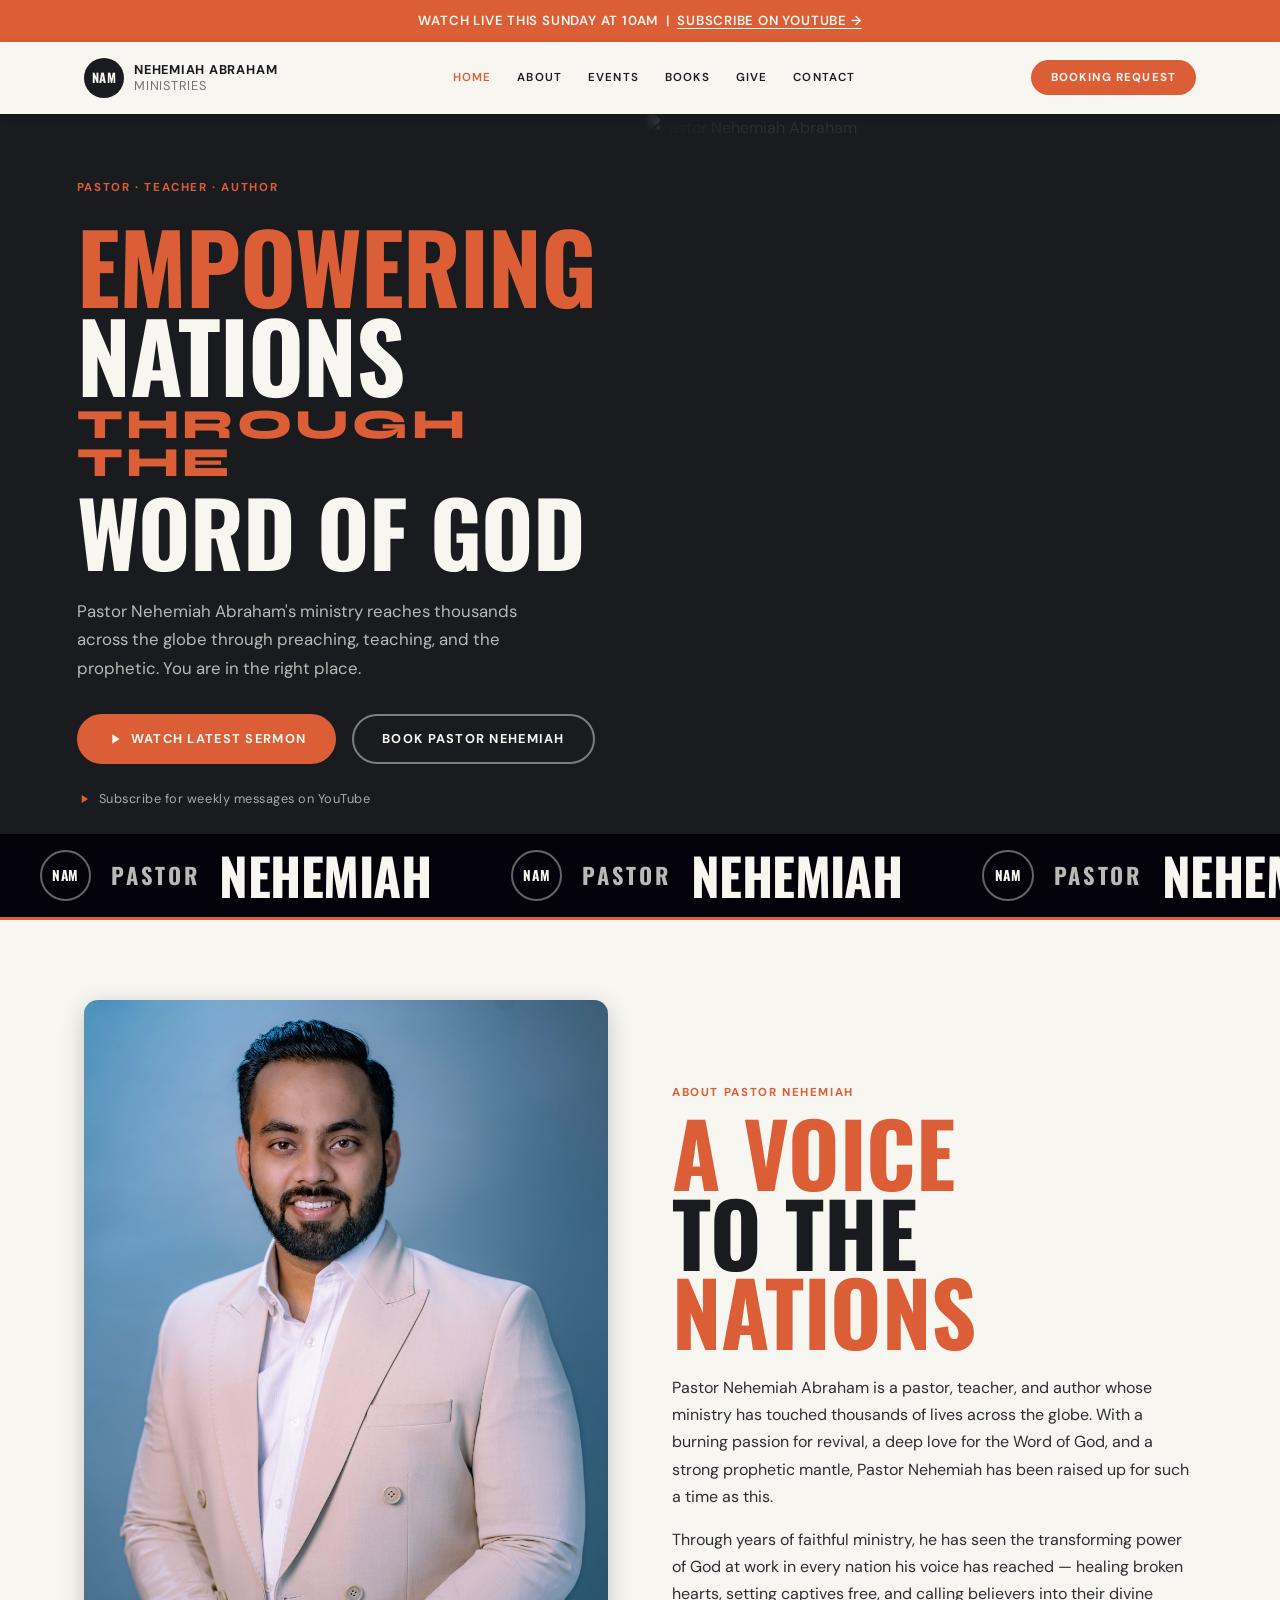
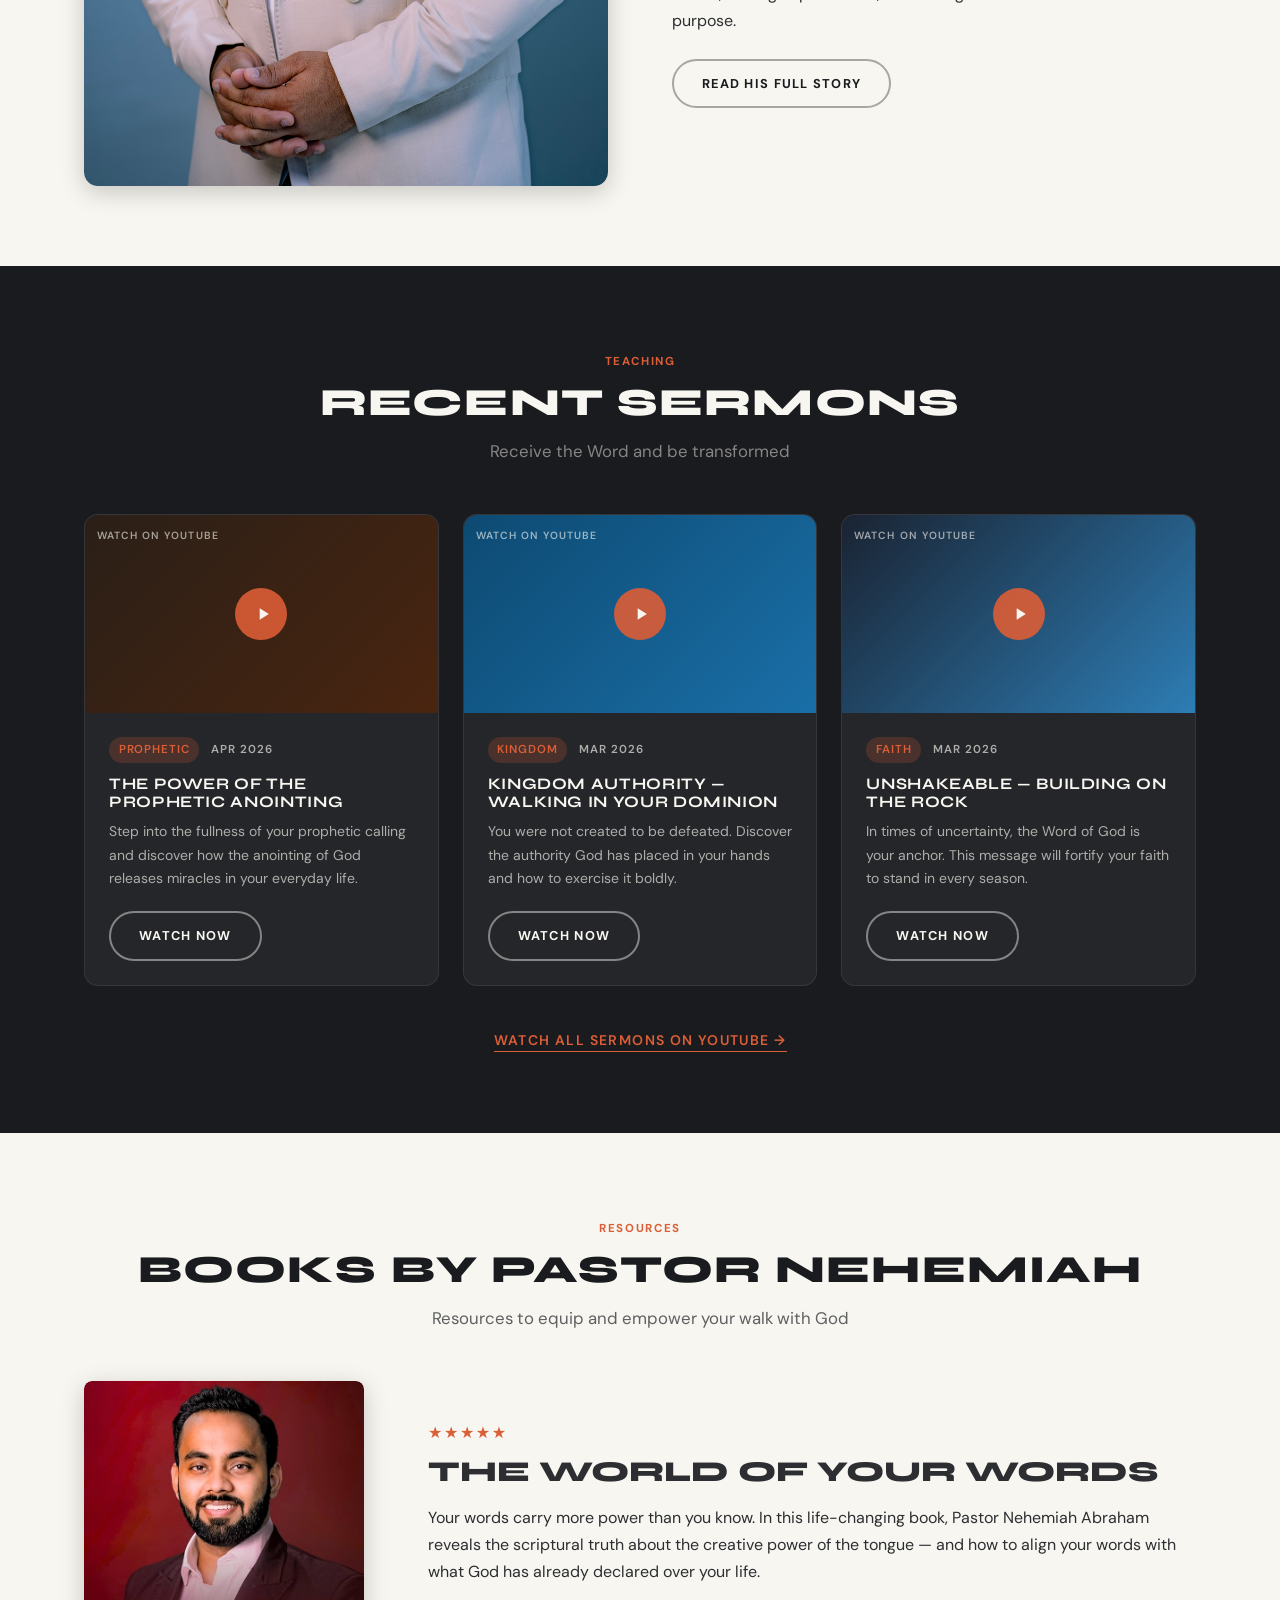
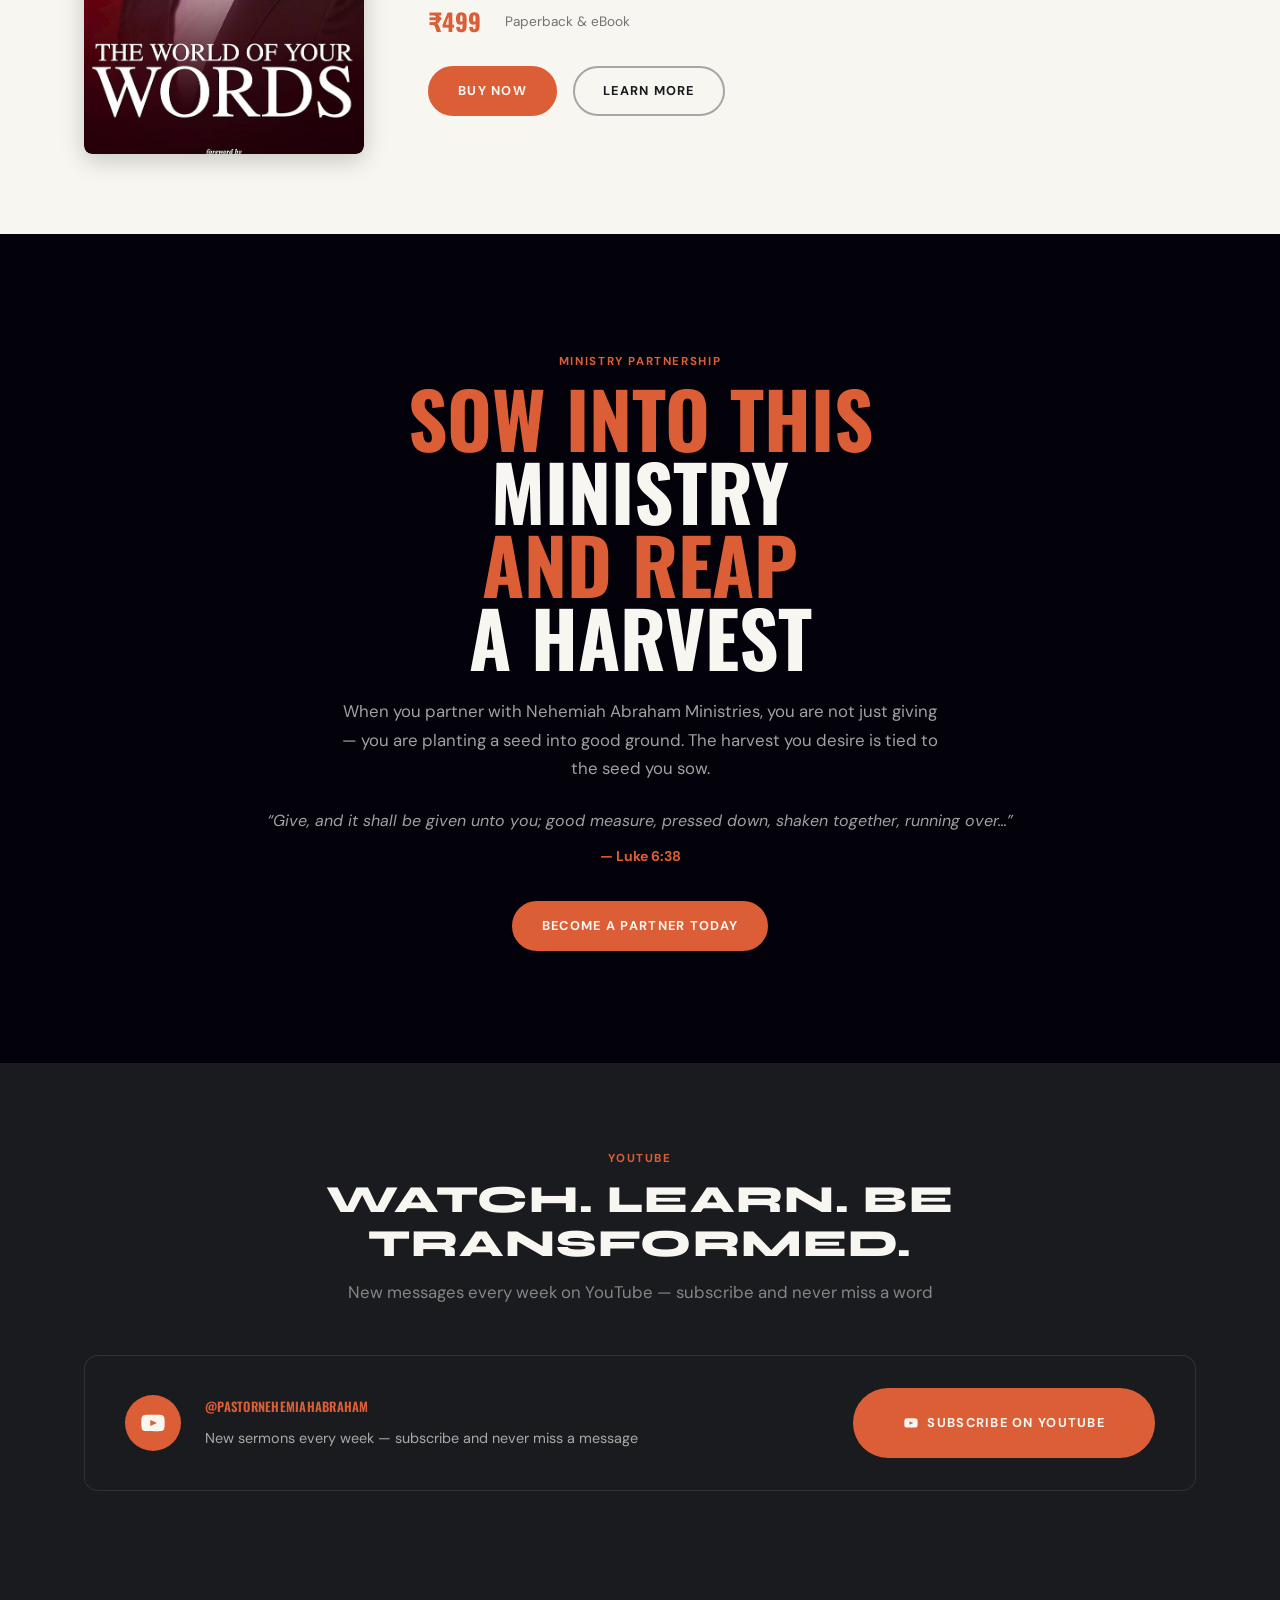
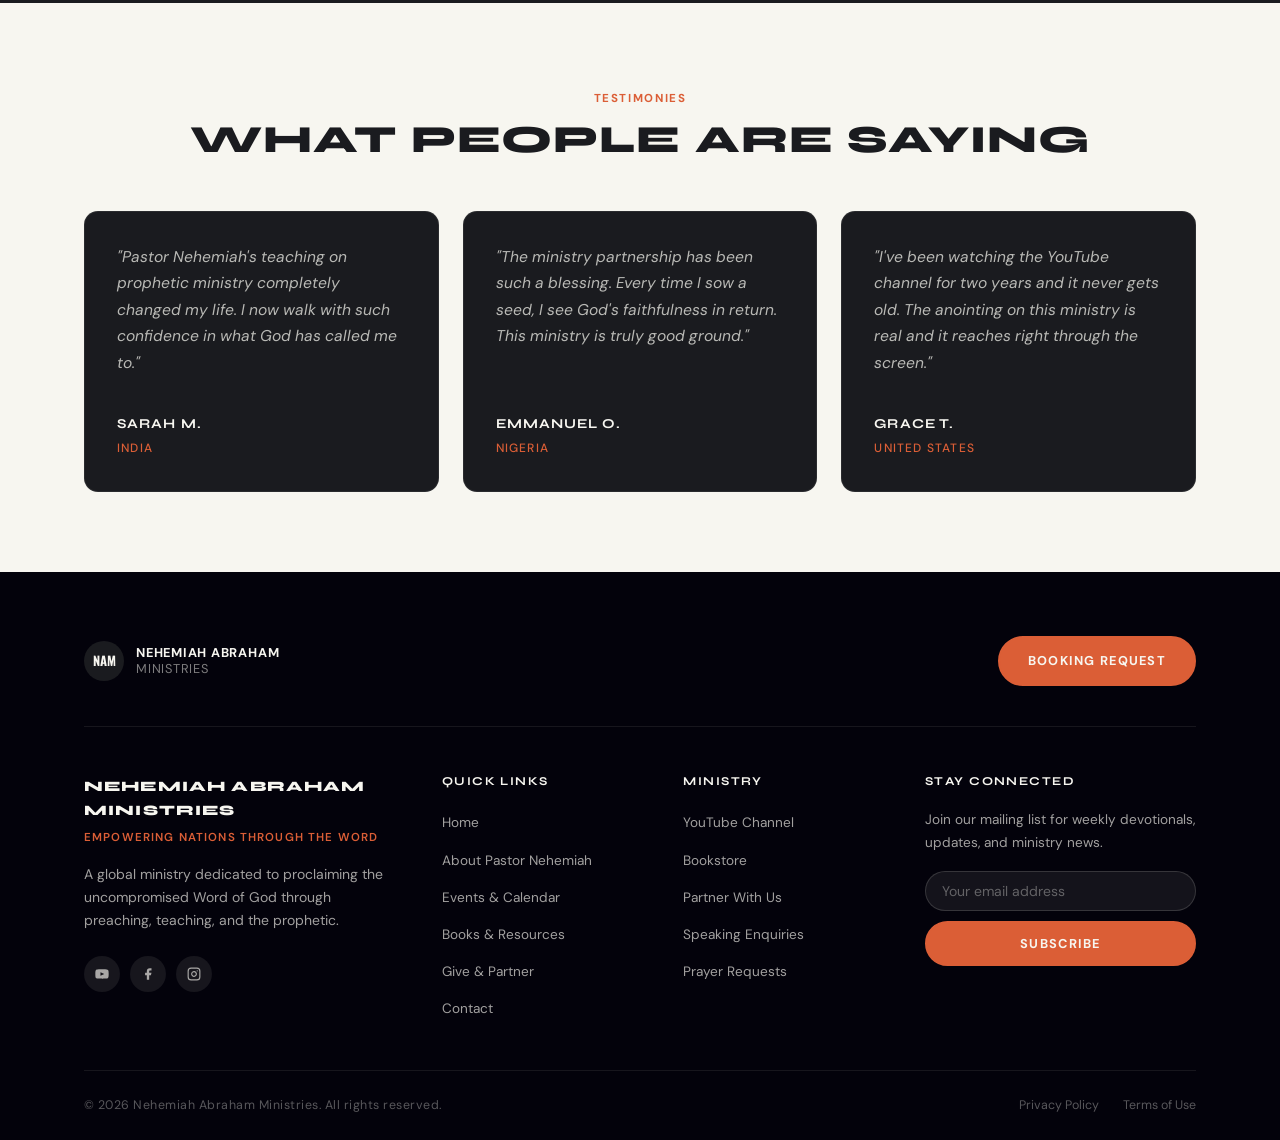
==== index.html @ fdcc4d50 "Initial commit — Nehemiah Abraham Ministries website" ====
<!DOCTYPE html>
<html lang="en">
<head>
  <meta charset="UTF-8" />
  <meta name="viewport" content="width=device-width, initial-scale=1.0" />
  <meta name="description" content="Nehemiah Abraham Ministries — Pastor, Teacher, Author. Empowering nations through the Word of God." />
  <title>Nehemiah Abraham Ministries — Empowering Nations Through the Word</title>
  <link rel="preconnect" href="https://fonts.googleapis.com" />
  <link rel="preconnect" href="https://fonts.gstatic.com" crossorigin />
  <link href="https://fonts.googleapis.com/css2?family=Oswald:wght@400;700&family=Syne:wght@700;800&family=DM+Sans:opsz,wght@9..40,400;9..40,500;9..40,600;9..40,700&display=swap" rel="stylesheet" />
  <link rel="stylesheet" href="css/style.css" />
</head>
<body>

  <a class="skip-link" href="#main">Skip to main content</a>

  <!-- ===== NOTICE BANNER ===== -->
  <div class="notice-banner">
    Watch LIVE this Sunday at 10AM &nbsp;|&nbsp;
    <a href="https://www.youtube.com/@PastorNehemiahAbraham" target="_blank" rel="noopener">Subscribe on YouTube &rarr;</a>
  </div>

  <!-- ===== NAVBAR ===== -->
  <header class="navbar">
    <div class="container">
      <div class="navbar__inner">

        <a href="index.html" class="navbar__brand">
          <div class="navbar__brand-icon">NAM</div>
          <div class="navbar__brand-name">
            Nehemiah Abraham
            <span>Ministries</span>
          </div>
        </a>

        <nav class="navbar__nav" id="nav-menu" aria-label="Main navigation">
          <a href="index.html" aria-current="page">Home</a>
          <a href="about.html">About</a>
          <a href="events.html">Events</a>
          <a href="store.html">Books</a>
          <a href="give.html">Give</a>
          <a href="contact.html">Contact</a>
        </nav>

        <a href="booking.html" class="navbar__cta">Booking Request</a>

        <button class="navbar__hamburger" id="hamburger" aria-label="Toggle menu" aria-expanded="false">
          <span></span>
          <span></span>
          <span></span>
        </button>

      </div>
    </div>
  </header>

  <main id="main">

    <!-- ===== HERO ===== -->
    <section class="hero" aria-label="Hero">

      <!-- Left: Content -->
      <div class="hero__content">
        <p class="hero__label">Pastor &middot; Teacher &middot; Author</p>

        <div class="hero__stacked" aria-label="Empowering Nations Through the Word of God">
          <span class="line-display c-orange">Empowering</span>
          <span class="line-display c-cream">Nations</span>
          <span class="line-heading c-orange">Through the</span>
          <span class="line-display c-cream" style="font-size: clamp(2.5rem, 7vw, 6rem);">Word of God</span>
        </div>

        <p class="hero__body">Pastor Nehemiah Abraham's ministry reaches thousands across the globe through preaching, teaching, and the prophetic. You are in the right place.</p>

        <div class="hero__actions">
          <a href="https://www.youtube.com/@PastorNehemiahAbraham" target="_blank" rel="noopener" class="btn btn--orange">
            <svg width="16" height="16" viewBox="0 0 24 24" fill="currentColor" aria-hidden="true"><path d="M8 5v14l11-7z"/></svg>
            Watch Latest Sermon
          </a>
          <a href="booking.html" class="btn btn--outline">Book Pastor Nehemiah</a>
        </div>

        <div class="hero__trust">
          <svg width="14" height="14" viewBox="0 0 24 24" fill="currentColor" aria-hidden="true"><path d="M8 5v14l11-7z"/></svg>
          Subscribe for weekly messages on YouTube
        </div>
      </div>

      <!-- Right: Pastor photo -->
      <div class="hero__image-col">
        <img src="images/IMG_6929.JPG" alt="Pastor Nehemiah Abraham" width="580" height="387" loading="eager" />
      </div>

    </section>

    <!-- ===== MARQUEE STRIP ===== -->
    <div class="marquee-section" aria-hidden="true">
      <div class="marquee-section__track" aria-hidden="true">
        <!-- set 1 -->
        <span class="marquee-section__item">
          <span class="marquee-section__logo">NAM</span>
          <span class="marquee-section__word marquee-section__word--sm">Pastor</span>
          <span class="marquee-section__word marquee-section__word--lg">Nehemiah</span>
        </span>
        <span class="marquee-section__item">
          <span class="marquee-section__logo">NAM</span>
          <span class="marquee-section__word marquee-section__word--sm">Pastor</span>
          <span class="marquee-section__word marquee-section__word--lg">Nehemiah</span>
        </span>
        <span class="marquee-section__item">
          <span class="marquee-section__logo">NAM</span>
          <span class="marquee-section__word marquee-section__word--sm">Pastor</span>
          <span class="marquee-section__word marquee-section__word--lg">Nehemiah</span>
        </span>
        <span class="marquee-section__item">
          <span class="marquee-section__logo">NAM</span>
          <span class="marquee-section__word marquee-section__word--sm">Pastor</span>
          <span class="marquee-section__word marquee-section__word--lg">Nehemiah</span>
        </span>
        <!-- duplicate for seamless loop -->
        <span class="marquee-section__item">
          <span class="marquee-section__logo">NAM</span>
          <span class="marquee-section__word marquee-section__word--sm">Pastor</span>
          <span class="marquee-section__word marquee-section__word--lg">Nehemiah</span>
        </span>
        <span class="marquee-section__item">
          <span class="marquee-section__logo">NAM</span>
          <span class="marquee-section__word marquee-section__word--sm">Pastor</span>
          <span class="marquee-section__word marquee-section__word--lg">Nehemiah</span>
        </span>
        <span class="marquee-section__item">
          <span class="marquee-section__logo">NAM</span>
          <span class="marquee-section__word marquee-section__word--sm">Pastor</span>
          <span class="marquee-section__word marquee-section__word--lg">Nehemiah</span>
        </span>
        <span class="marquee-section__item">
          <span class="marquee-section__logo">NAM</span>
          <span class="marquee-section__word marquee-section__word--sm">Pastor</span>
          <span class="marquee-section__word marquee-section__word--lg">Nehemiah</span>
        </span>
      </div>
    </div>

    <!-- ===== ABOUT SNIPPET ===== -->
    <section class="section section--cream">
      <div class="container">
        <div class="about-split">

          <div class="about-split__img">
            <img src="images/20-DSC00076.jpg" alt="Pastor Nehemiah Abraham" width="560" height="700" loading="lazy" />
          </div>

          <div class="about-split__text">
            <span class="label-tag">About Pastor Nehemiah</span>
            <div class="about-split__heading-editorial">
              <span class="line-orange">A Voice</span><br>
              <span class="line-dark">to the</span><br>
              <span class="line-orange">Nations</span>
            </div>
            <p>Pastor Nehemiah Abraham is a pastor, teacher, and author whose ministry has touched thousands of lives across the globe. With a burning passion for revival, a deep love for the Word of God, and a strong prophetic mantle, Pastor Nehemiah has been raised up for such a time as this.</p>
            <p>Through years of faithful ministry, he has seen the transforming power of God at work in every nation his voice has reached — healing broken hearts, setting captives free, and calling believers into their divine purpose.</p>
            <a href="about.html" class="btn btn--outline-dark" style="margin-top:0.5rem;">Read His Full Story</a>
          </div>

        </div>
      </div>
    </section>

    <!-- ===== LATEST SERMONS ===== -->
    <section class="section section--dark">
      <div class="container">

        <div class="section__header">
          <span class="label-tag">Teaching</span>
          <h2 style="color:var(--cream);">Recent Sermons</h2>
          <p style="color:var(--muted);">Receive the Word and be transformed</p>
        </div>

        <div class="sermons-grid">

          <!-- Sermon 1 -->
          <article class="sermon-card">
            <div class="sermon-card__thumb">
              <span class="sermon-card__thumb-text">Watch on YouTube</span>
              <div class="sermon-card__play">
                <svg viewBox="0 0 24 24" aria-hidden="true"><path d="M8 5v14l11-7z"/></svg>
              </div>
            </div>
            <div class="sermon-card__body">
              <div class="sermon-card__meta">
                <span class="sermon-card__tag">Prophetic</span>
                <span>Apr 2026</span>
              </div>
              <h3>The Power of the Prophetic Anointing</h3>
              <p>Step into the fullness of your prophetic calling and discover how the anointing of God releases miracles in your everyday life.</p>
              <a href="https://www.youtube.com/@PastorNehemiahAbraham" target="_blank" rel="noopener" class="btn btn--outline">Watch Now</a>
            </div>
          </article>

          <!-- Sermon 2 -->
          <article class="sermon-card">
            <div class="sermon-card__thumb sermon-card__thumb--2">
              <span class="sermon-card__thumb-text">Watch on YouTube</span>
              <div class="sermon-card__play">
                <svg viewBox="0 0 24 24" aria-hidden="true"><path d="M8 5v14l11-7z"/></svg>
              </div>
            </div>
            <div class="sermon-card__body">
              <div class="sermon-card__meta">
                <span class="sermon-card__tag">Kingdom</span>
                <span>Mar 2026</span>
              </div>
              <h3>Kingdom Authority — Walking in Your Dominion</h3>
              <p>You were not created to be defeated. Discover the authority God has placed in your hands and how to exercise it boldly.</p>
              <a href="https://www.youtube.com/@PastorNehemiahAbraham" target="_blank" rel="noopener" class="btn btn--outline">Watch Now</a>
            </div>
          </article>

          <!-- Sermon 3 -->
          <article class="sermon-card">
            <div class="sermon-card__thumb sermon-card__thumb--3">
              <span class="sermon-card__thumb-text">Watch on YouTube</span>
              <div class="sermon-card__play">
                <svg viewBox="0 0 24 24" aria-hidden="true"><path d="M8 5v14l11-7z"/></svg>
              </div>
            </div>
            <div class="sermon-card__body">
              <div class="sermon-card__meta">
                <span class="sermon-card__tag">Faith</span>
                <span>Mar 2026</span>
              </div>
              <h3>Unshakeable — Building on the Rock</h3>
              <p>In times of uncertainty, the Word of God is your anchor. This message will fortify your faith to stand in every season.</p>
              <a href="https://www.youtube.com/@PastorNehemiahAbraham" target="_blank" rel="noopener" class="btn btn--outline">Watch Now</a>
            </div>
          </article>

        </div>

        <div class="section__cta-link">
          <a href="https://www.youtube.com/@PastorNehemiahAbraham" target="_blank" rel="noopener">Watch All Sermons on YouTube &rarr;</a>
        </div>

      </div>
    </section>

    <!-- ===== FEATURED BOOK ===== -->
    <section class="section section--cream">
      <div class="container">

        <div class="section__header">
          <span class="label-tag">Resources</span>
          <h2 style="color:var(--dark);">Books by Pastor Nehemiah</h2>
          <p>Resources to equip and empower your walk with God</p>
        </div>

        <div class="single-book-feature">
          <div class="single-book-feature__cover">
            <img src="images/worldofyourwords.jpg" alt="The World Of Your Words — Nehemiah Abraham" width="280" height="420" loading="lazy" style="width:100%;height:100%;object-fit:cover;border-radius:var(--radius-card);" />
          </div>
          <div class="single-book-feature__info">
            <div class="star-rating">&#9733;&#9733;&#9733;&#9733;&#9733;</div>
            <h3>The World Of Your Words</h3>
            <p>Your words carry more power than you know. In this life-changing book, Pastor Nehemiah Abraham reveals the scriptural truth about the creative power of the tongue — and how to align your words with what God has already declared over your life.</p>
            <div style="display:flex;align-items:center;gap:1.5rem;margin-top:1rem;">
              <span class="book-price">&#8377;499</span>
              <span class="book-meta">Paperback &amp; eBook</span>
            </div>
            <div class="book-actions">
              <a href="#" class="btn btn--orange">Buy Now</a>
              <a href="store.html" class="btn btn--outline-dark">Learn More</a>
            </div>
          </div>
        </div>

      </div>
    </section>

    <!-- ===== PARTNER CTA ===== -->
    <section class="section section--black">
      <div class="container">
        <div class="partner-cta">
          <span class="label-tag">Ministry Partnership</span>
          <div class="partner-cta__heading">
            <div class="line-orange">Sow Into This</div>
            <div style="color:var(--cream);">Ministry</div>
            <div class="line-orange">And Reap</div>
            <div style="color:var(--cream);">A Harvest</div>
          </div>
          <p class="partner-cta__body">When you partner with Nehemiah Abraham Ministries, you are not just giving — you are planting a seed into good ground. The harvest you desire is tied to the seed you sow.</p>
          <blockquote>
            &ldquo;Give, and it shall be given unto you; good measure, pressed down, shaken together, running over&hellip;&rdquo;
            <cite>— Luke 6:38</cite>
          </blockquote>
          <a href="give.html" class="btn btn--orange">Become a Partner Today</a>
        </div>
      </div>
    </section>

    <!-- ===== YOUTUBE SECTION ===== -->
    <section class="section section--dark">
      <div class="container">

        <div class="section__header">
          <span class="label-tag">YouTube</span>
          <h2 style="color:var(--cream);">Watch. Learn. Be Transformed.</h2>
          <p style="color:var(--muted);">New messages every week on YouTube — subscribe and never miss a word</p>
        </div>

        <a href="https://www.youtube.com/@PastorNehemiahAbraham" target="_blank" rel="noopener" class="yt-channel-card" aria-label="Visit Pastor Nehemiah Abraham on YouTube">
          <div class="yt-channel-card__left">
            <div class="yt-channel-card__icon" aria-hidden="true">
              <svg viewBox="0 0 24 24" fill="currentColor"><path d="M21.8 8s-.2-1.4-.8-2c-.8-.8-1.7-.8-2.1-.9C16.2 5 12 5 12 5s-4.2 0-6.9.1c-.4.1-1.3.1-2.1.9C2.4 6.6 2.2 8 2.2 8S2 9.6 2 11.2v1.5C2 14.3 2.2 16 2.2 16s.2 1.4.8 2c.8.8 1.8.8 2.3.9C6.8 19 12 19 12 19s4.2 0 6.9-.2c.4-.1 1.3-.1 2.1-.9.6-.6.8-2 .8-2S22 14.3 22 12.7v-1.5C22 9.6 21.8 8 21.8 8zM9.7 14.5v-5l5.7 2.5-5.7 2.5z"/></svg>
            </div>
            <div>
              <p class="yt-channel-card__handle">@PastorNehemiahAbraham</p>
              <p class="yt-channel-card__sub">New sermons every week &mdash; subscribe and never miss a message</p>
            </div>
          </div>
          <div class="yt-channel-card__cta">
            <span class="btn btn--orange">
              <svg width="16" height="16" viewBox="0 0 24 24" fill="currentColor" aria-hidden="true"><path d="M21.8 8s-.2-1.4-.8-2c-.8-.8-1.7-.8-2.1-.9C16.2 5 12 5 12 5s-4.2 0-6.9.1c-.4.1-1.3.1-2.1.9C2.4 6.6 2.2 8 2.2 8S2 9.6 2 11.2v1.5C2 14.3 2.2 16 2.2 16s.2 1.4.8 2c.8.8 1.8.8 2.3.9C6.8 19 12 19 12 19s4.2 0 6.9-.2c.4-.1 1.3-.1 2.1-.9.6-.6.8-2 .8-2S22 14.3 22 12.7v-1.5C22 9.6 21.8 8 21.8 8zM9.7 14.5v-5l5.7 2.5-5.7 2.5z"/></svg>
              Subscribe on YouTube
            </span>
          </div>
        </a>

      </div>
    </section>

    <!-- ===== TESTIMONIALS ===== -->
    <section class="section section--cream">
      <div class="container">

        <div class="section__header">
          <span class="label-tag">Testimonies</span>
          <h2 style="color:var(--dark);">What People Are Saying</h2>
        </div>

        <div class="testimonials-grid">

          <div class="testimonial-card">
            <p>"Pastor Nehemiah's teaching on prophetic ministry completely changed my life. I now walk with such confidence in what God has called me to."</p>
            <div>
              <span class="testimonial-card__name">Sarah M.</span>
              <span class="testimonial-card__role">India</span>
            </div>
          </div>

          <div class="testimonial-card">
            <p>"The ministry partnership has been such a blessing. Every time I sow a seed, I see God's faithfulness in return. This ministry is truly good ground."</p>
            <div>
              <span class="testimonial-card__name">Emmanuel O.</span>
              <span class="testimonial-card__role">Nigeria</span>
            </div>
          </div>

          <div class="testimonial-card">
            <p>"I've been watching the YouTube channel for two years and it never gets old. The anointing on this ministry is real and it reaches right through the screen."</p>
            <div>
              <span class="testimonial-card__name">Grace T.</span>
              <span class="testimonial-card__role">United States</span>
            </div>
          </div>

        </div>

      </div>
    </section>

  </main>

  <!-- ===== FOOTER ===== -->
  <footer class="footer">
    <div class="container">

      <div class="footer__top-bar">
        <div class="footer__brand-logo">
          <div class="footer__brand-logo-icon">NAM</div>
          <div class="footer__brand-logo-name">
            Nehemiah Abraham
            <span>Ministries</span>
          </div>
        </div>
        <a href="booking.html" class="btn btn--orange">Booking Request</a>
      </div>

      <div class="footer__grid">

        <!-- Brand col -->
        <div class="footer__col">
          <p class="footer__brand-name">Nehemiah Abraham Ministries</p>
          <p class="footer__brand-sub">Empowering Nations Through the Word</p>
          <p class="footer__tagline">A global ministry dedicated to proclaiming the uncompromised Word of God through preaching, teaching, and the prophetic.</p>
          <div class="footer__social">
            <a href="https://www.youtube.com/@PastorNehemiahAbraham" target="_blank" rel="noopener" class="footer__social-link" aria-label="YouTube">
              <svg width="16" height="16" viewBox="0 0 24 24" fill="currentColor" aria-hidden="true"><path d="M21.8 8s-.2-1.4-.8-2c-.8-.8-1.7-.8-2.1-.9C16.2 5 12 5 12 5s-4.2 0-6.9.1c-.4.1-1.3.1-2.1.9C2.4 6.6 2.2 8 2.2 8S2 9.6 2 11.2v1.5C2 14.3 2.2 16 2.2 16s.2 1.4.8 2c.8.8 1.8.8 2.3.9C6.8 19 12 19 12 19s4.2 0 6.9-.2c.4-.1 1.3-.1 2.1-.9.6-.6.8-2 .8-2S22 14.3 22 12.7v-1.5C22 9.6 21.8 8 21.8 8zM9.7 14.5v-5l5.7 2.5-5.7 2.5z"/></svg>
            </a>
            <a href="#" class="footer__social-link" aria-label="Facebook">
              <svg width="14" height="14" viewBox="0 0 24 24" fill="currentColor" aria-hidden="true"><path d="M18 2h-3a5 5 0 00-5 5v3H7v4h3v8h4v-8h3l1-4h-4V7a1 1 0 011-1h3z"/></svg>
            </a>
            <a href="#" class="footer__social-link" aria-label="Instagram">
              <svg width="14" height="14" viewBox="0 0 24 24" fill="none" stroke="currentColor" stroke-width="2" stroke-linecap="round" stroke-linejoin="round" aria-hidden="true"><rect x="2" y="2" width="20" height="20" rx="5" ry="5"/><path d="M16 11.37A4 4 0 1112.63 8 4 4 0 0116 11.37z"/><line x1="17.5" y1="6.5" x2="17.51" y2="6.5"/></svg>
            </a>
          </div>
        </div>

        <!-- Quick links -->
        <div class="footer__col">
          <h4>Quick Links</h4>
          <ul class="footer__links">
            <li><a href="index.html">Home</a></li>
            <li><a href="about.html">About Pastor Nehemiah</a></li>
            <li><a href="events.html">Events &amp; Calendar</a></li>
            <li><a href="store.html">Books &amp; Resources</a></li>
            <li><a href="give.html">Give &amp; Partner</a></li>
            <li><a href="contact.html">Contact</a></li>
          </ul>
        </div>

        <!-- Ministry -->
        <div class="footer__col">
          <h4>Ministry</h4>
          <ul class="footer__links">
            <li><a href="https://www.youtube.com/@PastorNehemiahAbraham" target="_blank" rel="noopener">YouTube Channel</a></li>
            <li><a href="store.html">Bookstore</a></li>
            <li><a href="give.html">Partner With Us</a></li>
            <li><a href="contact.html">Speaking Enquiries</a></li>
            <li><a href="give.html">Prayer Requests</a></li>
          </ul>
        </div>

        <!-- Newsletter -->
        <div class="footer__col">
          <h4>Stay Connected</h4>
          <form action="#" onsubmit="return false" class="footer__newsletter-form">
            <p>Join our mailing list for weekly devotionals, updates, and ministry news.</p>
            <input type="email" placeholder="Your email address" aria-label="Email address" />
            <button type="submit" class="btn btn--orange">Subscribe</button>
          </form>
        </div>

      </div>

      <div class="footer__bottom">
        <p class="footer__copyright">&copy; 2026 Nehemiah Abraham Ministries. All rights reserved.</p>
        <div class="footer__bottom-links">
          <a href="#">Privacy Policy</a>
          <a href="#">Terms of Use</a>
        </div>
      </div>

    </div>
  </footer>

  <!-- ===== HAMBURGER SCRIPT ===== -->
  <script>
    const hamburger = document.getElementById('hamburger');
    const navMenu = document.getElementById('nav-menu');
    hamburger.addEventListener('click', function() {
      const isOpen = navMenu.classList.toggle('is-open');
      hamburger.classList.toggle('is-open', isOpen);
      hamburger.setAttribute('aria-expanded', String(isOpen));
    });
    document.querySelectorAll('.navbar__nav a').forEach(link => {
      link.addEventListener('click', () => {
        navMenu.classList.remove('is-open');
        hamburger.classList.remove('is-open');
        hamburger.setAttribute('aria-expanded', 'false');
      });
    });
  </script>

</body>
</html>
---- css/style.css ----
/* ============================================================
   NEHEMIAH ABRAHAM MINISTRIES — STYLESHEET
   Inspired by pastorsam.com design aesthetic
   ============================================================ */

/* ============================================================
   1. GOOGLE FONTS + CSS CUSTOM PROPERTIES
   ============================================================ */
@import url('https://fonts.googleapis.com/css2?family=Oswald:wght@400;700&family=Syne:wght@700;800&family=DM+Sans:opsz,wght@9..40,400;9..40,500;9..40,600;9..40,700&display=swap');

:root {
  --cream:        #F7F6F0;
  --cream-dim:    rgba(247,246,240,0.72);
  --orange:       #DB5E36;
  --orange-dark:  #B84D2A;
  --black:        #03020B;
  --dark:         #1A1B1F;
  --body-text:    #2D2E32;
  --muted:        rgba(247,246,240,0.65);

  --font-display: 'Oswald', sans-serif;
  --font-heading: 'Syne', sans-serif;
  --font-body:    'DM Sans', system-ui, sans-serif;

  --radius-btn:   999px;
  --radius-card:  8px;
  --radius-lg:    14px;
  --shadow-sm:    0 2px 8px rgba(0,0,0,0.12);
  --shadow-md:    0 6px 24px rgba(0,0,0,0.2);
  --transition:   0.22s ease;
  --max-w:        1160px;
  --nav-h:        72px;
}

/* ============================================================
   2. RESET & BASE
   ============================================================ */
*, *::before, *::after {
  box-sizing: border-box;
  margin: 0;
  padding: 0;
}

html {
  scroll-behavior: smooth;
  -webkit-text-size-adjust: 100%;
}

body {
  font-family: var(--font-body);
  font-size: 1rem;
  line-height: 1.7;
  color: var(--body-text);
  background: var(--cream);
  -webkit-font-smoothing: antialiased;
}

img, video, iframe {
  max-width: 100%;
  display: block;
}

a {
  color: inherit;
  text-decoration: none;
  transition: color var(--transition);
}

ul { list-style: none; }

p { margin-bottom: 1rem; }
p:last-child { margin-bottom: 0; }

/* ============================================================
   3. FOCUS / ACCESSIBILITY
   ============================================================ */
.skip-link {
  position: absolute;
  top: -100%;
  left: 1rem;
  z-index: 9999;
  background: var(--orange);
  color: var(--cream);
  font-family: var(--font-body);
  font-weight: 700;
  font-size: 0.875rem;
  padding: 0.5rem 1.25rem;
  border-radius: var(--radius-btn);
  text-transform: uppercase;
  letter-spacing: 0.1em;
  transition: top var(--transition);
}
.skip-link:focus-visible {
  top: 1rem;
  outline: 3px solid var(--cream);
  outline-offset: 2px;
}

:focus-visible {
  outline: 2px solid var(--orange);
  outline-offset: 3px;
}

/* ============================================================
   4. TYPOGRAPHY
   ============================================================ */
h1, h2, h3, h4, h5, h6 {
  line-height: 1.15;
  text-transform: uppercase;
}

h2 {
  font-family: var(--font-heading);
  font-weight: 800;
  font-size: clamp(1.6rem, 3.5vw, 2.4rem);
  letter-spacing: 0.03em;
}

h3 {
  font-family: var(--font-heading);
  font-weight: 700;
  font-size: clamp(1.1rem, 2vw, 1.35rem);
}

h4 {
  font-family: var(--font-heading);
  font-weight: 700;
  font-size: 1rem;
}

.label-tag {
  display: inline-block;
  font-family: var(--font-body);
  font-size: 0.72rem;
  font-weight: 700;
  letter-spacing: 0.14em;
  text-transform: uppercase;
  color: var(--orange);
  margin-bottom: 0.6rem;
}

/* ============================================================
   5. LAYOUT UTILITIES
   ============================================================ */
.container {
  width: 100%;
  max-width: var(--max-w);
  margin-inline: auto;
  padding-inline: 1.5rem;
}

.section {
  padding-block: 5rem;
}

.section--cream { background: var(--cream); color: var(--body-text); }
.section--dark   { background: var(--dark);  color: var(--cream); }
.section--black  { background: var(--black); color: var(--cream); }

.section__header {
  text-align: center;
  margin-bottom: 3rem;
}
.section__header h2 { margin-bottom: 0.5rem; }
.section__header p  { margin-top: 0.75rem; opacity: 0.75; font-size: 1.05rem; }

.section__cta-link {
  text-align: center;
  margin-top: 2.5rem;
}
.section__cta-link a {
  font-family: var(--font-body);
  font-weight: 600;
  font-size: 0.875rem;
  letter-spacing: 0.1em;
  text-transform: uppercase;
  color: var(--orange);
  border-bottom: 1px solid var(--orange);
  padding-bottom: 2px;
  transition: opacity var(--transition);
}
.section__cta-link a:hover { opacity: 0.75; }

/* ============================================================
   6. NOTICE BANNER
   ============================================================ */
.notice-banner {
  background: var(--orange);
  color: var(--cream);
  text-align: center;
  padding: 0.6rem 1rem;
  font-family: var(--font-body);
  font-size: 0.825rem;
  font-weight: 600;
  letter-spacing: 0.06em;
  text-transform: uppercase;
}
.notice-banner a {
  color: var(--cream);
  text-decoration: underline;
  text-underline-offset: 3px;
}
.notice-banner a:hover { opacity: 0.8; }

/* ============================================================
   7. NAVBAR
   ============================================================ */
.navbar {
  position: sticky;
  top: 0;
  z-index: 1000;
  background: var(--cream);
  box-shadow: 0 1px 0 rgba(0,0,0,0.08), var(--shadow-sm);
  height: var(--nav-h);
}

.navbar__inner {
  display: flex;
  align-items: center;
  gap: 1.5rem;
  height: var(--nav-h);
}

.navbar__brand {
  display: flex;
  align-items: center;
  gap: 0.625rem;
  flex-shrink: 0;
  text-decoration: none;
}

.navbar__brand-icon {
  width: 40px;
  height: 40px;
  border-radius: 50%;
  background: var(--dark);
  color: var(--cream);
  font-family: var(--font-display);
  font-weight: 700;
  font-size: 0.8rem;
  letter-spacing: 0.05em;
  display: flex;
  align-items: center;
  justify-content: center;
  flex-shrink: 0;
}

.navbar__brand-name {
  font-family: var(--font-body);
  font-weight: 700;
  font-size: 0.8rem;
  text-transform: uppercase;
  letter-spacing: 0.06em;
  color: var(--dark);
  line-height: 1.2;
}
.navbar__brand-name span {
  display: block;
  font-weight: 400;
  opacity: 0.6;
}

.navbar__nav {
  display: flex;
  align-items: center;
  gap: 0.125rem;
  margin-inline: auto;
}

.navbar__nav a {
  font-family: var(--font-body);
  font-weight: 600;
  font-size: 0.72rem;
  text-transform: uppercase;
  letter-spacing: 0.1em;
  color: var(--dark);
  padding: 0.375rem 0.75rem;
  border-radius: 4px;
  transition: color var(--transition), background var(--transition);
}
.navbar__nav a:hover,
.navbar__nav a.active,
.navbar__nav a[aria-current="page"] {
  color: var(--orange);
}

.navbar__cta {
  flex-shrink: 0;
  background: var(--orange);
  color: var(--cream);
  font-family: var(--font-body);
  font-weight: 700;
  font-size: 0.72rem;
  text-transform: uppercase;
  letter-spacing: 0.1em;
  padding: 0.5rem 1.25rem;
  border-radius: var(--radius-btn);
  transition: background var(--transition);
  white-space: nowrap;
}
.navbar__cta:hover { background: var(--orange-dark); color: var(--cream); }

.navbar__hamburger {
  display: none;
  flex-direction: column;
  justify-content: center;
  align-items: center;
  gap: 5px;
  width: 44px;
  height: 44px;
  padding: 10px;
  background: none;
  border: none;
  cursor: pointer;
  flex-shrink: 0;
  border-radius: 4px;
}
.navbar__hamburger span {
  display: block;
  width: 22px;
  height: 2px;
  background: var(--dark);
  border-radius: 2px;
  transition: transform var(--transition), opacity var(--transition);
  transform-origin: center;
}
.navbar__hamburger:focus-visible {
  outline: 2px solid var(--orange);
  outline-offset: 2px;
}
.navbar__hamburger.is-open span:nth-child(1) { transform: translateY(7px) rotate(45deg); }
.navbar__hamburger.is-open span:nth-child(2) { opacity: 0; }
.navbar__hamburger.is-open span:nth-child(3) { transform: translateY(-7px) rotate(-45deg); }

/* ============================================================
   8. HERO (index only)
   ============================================================ */
.hero {
  background: var(--dark);
  height: 720px;
  display: grid;
  grid-template-columns: 1fr 1fr;
  align-items: stretch;
  overflow: hidden;
}

.hero__content {
  display: flex;
  flex-direction: column;
  justify-content: center;
  padding-top: 4rem;
  padding-bottom: 5rem;
  padding-left: clamp(2rem, 6vw, 6rem);
  padding-right: 3rem;
}

.hero__label {
  font-family: var(--font-body);
  font-size: 0.72rem;
  font-weight: 700;
  text-transform: uppercase;
  letter-spacing: 0.14em;
  color: var(--orange);
  margin-bottom: 1.5rem;
}

.hero__stacked {
  line-height: 0.92;
  margin-bottom: 1.5rem;
}
.hero__stacked .line-display {
  display: block;
  font-family: var(--font-display);
  font-weight: 700;
  font-size: clamp(3rem, 7.5vw, 6.5rem);
  text-transform: uppercase;
  letter-spacing: -0.01em;
}
.hero__stacked .line-heading {
  display: block;
  font-family: var(--font-heading);
  font-weight: 800;
  font-size: clamp(1.4rem, 3.5vw, 2.6rem);
  text-transform: uppercase;
  letter-spacing: 0.08em;
  margin-block: 0.5rem;
}
.hero__stacked .c-orange { color: var(--orange); }
.hero__stacked .c-cream  { color: var(--cream); }

.hero__body {
  color: var(--cream-dim);
  font-size: 1.05rem;
  margin-bottom: 2rem;
  max-width: 480px;
}

.hero__actions {
  display: flex;
  gap: 1rem;
  flex-wrap: wrap;
  margin-bottom: 1.5rem;
}

.hero__trust {
  display: flex;
  align-items: center;
  gap: 0.5rem;
  font-family: var(--font-body);
  font-size: 0.8rem;
  color: var(--muted);
  letter-spacing: 0.04em;
}
.hero__trust svg { flex-shrink: 0; color: var(--orange); }

.hero__image-col {
  position: relative;
  overflow: hidden;
}
.hero__image-col::before {
  content: '';
  position: absolute;
  inset: 0;
  left: 0;
  width: 120px;
  background: linear-gradient(to right, var(--dark), transparent);
  z-index: 1;
  pointer-events: none;
}
.hero__image-col img {
  width: 100%;
  height: 100%;
  object-fit: cover;
  object-position: center center;
}

/* ============================================================
   9. MARQUEE STRIP
   ============================================================ */
.marquee-section {
  background: var(--black);
  overflow: hidden;
  padding-block: 0;
  border-bottom: 3px solid var(--orange);
}

.marquee-section__track {
  display: flex;
  gap: 0;
  white-space: nowrap;
  animation: marquee-scroll 22s linear infinite;
}

.marquee-section__item {
  display: inline-flex;
  align-items: center;
  gap: 1.25rem;
  padding-inline: 2.5rem;
  padding-block: 1rem;
}

.marquee-section__word {
  font-family: var(--font-display);
  font-weight: 700;
  text-transform: uppercase;
  color: var(--cream);
  line-height: 1;
}

.marquee-section__word--sm {
  font-size: clamp(1rem, 2vw, 1.4rem);
  letter-spacing: 0.12em;
  opacity: 0.75;
}

.marquee-section__word--lg {
  font-size: clamp(2rem, 4vw, 3.25rem);
  letter-spacing: -0.01em;
}

.marquee-section__logo {
  display: flex;
  align-items: center;
  justify-content: center;
  width: clamp(36px, 4vw, 52px);
  height: clamp(36px, 4vw, 52px);
  border-radius: 50%;
  border: 2px solid rgba(247,246,240,0.4);
  font-family: var(--font-display);
  font-weight: 700;
  font-size: clamp(0.6rem, 1.2vw, 0.85rem);
  color: var(--cream);
  flex-shrink: 0;
  letter-spacing: 0.05em;
}

@keyframes marquee-scroll {
  from { transform: translateX(0); }
  to   { transform: translateX(-50%); }
}

@media (prefers-reduced-motion: reduce) {
  .marquee-section__track { animation: none; }
}

/* ============================================================
   10. ABOUT SPLIT
   ============================================================ */
.about-split {
  display: grid;
  grid-template-columns: 1fr 1fr;
  gap: 4rem;
  align-items: center;
}

.about-split__img {
  position: relative;
  border-radius: var(--radius-lg);
  overflow: hidden;
  box-shadow: var(--shadow-md);
}
.about-split__img img {
  width: 100%;
  height: 100%;
  object-fit: cover;
  display: block;
}

.about-split__text h2 {
  color: var(--dark);
  margin-bottom: 0.5rem;
}

.about-split__text p {
  color: var(--body-text);
  margin-bottom: 1rem;
}

/* Big editorial heading variant for about snippet on index */
.about-split__heading-editorial {
  font-family: var(--font-display);
  font-weight: 700;
  font-size: clamp(3rem, 7vw, 5.5rem);
  text-transform: uppercase;
  line-height: 0.9;
  margin-bottom: 1.5rem;
}
.about-split__heading-editorial .line-orange { color: var(--orange); }
.about-split__heading-editorial .line-dark   { color: var(--dark); }

/* ============================================================
   11. BUTTONS
   ============================================================ */
.btn {
  display: inline-flex;
  align-items: center;
  gap: 0.5rem;
  font-family: var(--font-body);
  font-weight: 700;
  font-size: 0.8rem;
  text-transform: uppercase;
  letter-spacing: 0.1em;
  padding: 0.75rem 1.75rem;
  border-radius: var(--radius-btn);
  border: 2px solid transparent;
  cursor: pointer;
  transition: background var(--transition), color var(--transition), border-color var(--transition);
  text-decoration: none;
  white-space: nowrap;
}

.btn--orange {
  background: var(--orange);
  color: var(--cream);
  border-color: var(--orange);
}
.btn--orange:hover { background: var(--orange-dark); border-color: var(--orange-dark); color: var(--cream); }

.btn--dark {
  background: var(--dark);
  color: var(--cream);
  border-color: var(--dark);
}
.btn--dark:hover { background: var(--cream); color: var(--dark); border-color: var(--dark); }

.btn--cream {
  background: var(--cream);
  color: var(--dark);
  border-color: var(--cream);
}
.btn--cream:hover { background: transparent; color: var(--cream); border-color: var(--cream); }

.btn--outline {
  background: transparent;
  color: var(--cream);
  border-color: rgba(247,246,240,0.45);
}
.btn--outline:hover { background: var(--cream); color: var(--dark); border-color: var(--cream); }

.btn--outline-dark {
  background: transparent;
  color: var(--dark);
  border-color: rgba(45,46,50,0.4);
}
.btn--outline-dark:hover { background: var(--dark); color: var(--cream); border-color: var(--dark); }

/* ============================================================
   12. SERMON CARDS
   ============================================================ */
.sermons-grid {
  display: grid;
  grid-template-columns: repeat(3, 1fr);
  gap: 1.5rem;
}

.sermon-card {
  background: rgba(255,255,255,0.05);
  border-radius: var(--radius-lg);
  overflow: hidden;
  border: 1px solid rgba(247,246,240,0.08);
  transition: transform var(--transition), box-shadow var(--transition);
}
.sermon-card:hover {
  transform: translateY(-4px);
  box-shadow: var(--shadow-md);
}

.sermon-card__thumb {
  position: relative;
  aspect-ratio: 16/9;
  background: linear-gradient(135deg, #2a1f17 0%, #4a2510 100%);
  display: flex;
  align-items: center;
  justify-content: center;
}
.sermon-card__thumb--2 { background: linear-gradient(135deg, #0d4a72 0%, #1A6FA8 100%); }
.sermon-card__thumb--3 { background: linear-gradient(135deg, #1A2332 0%, #2d7db5 100%); }

.sermon-card__thumb-text {
  position: absolute;
  top: 0.75rem;
  left: 0.75rem;
  font-family: var(--font-body);
  font-size: 0.65rem;
  font-weight: 600;
  text-transform: uppercase;
  letter-spacing: 0.1em;
  color: rgba(247,246,240,0.6);
}

.sermon-card__play {
  width: 52px;
  height: 52px;
  border-radius: 50%;
  background: rgba(219,94,54,0.9);
  display: flex;
  align-items: center;
  justify-content: center;
  transition: background var(--transition), transform var(--transition);
}
.sermon-card:hover .sermon-card__play {
  background: var(--orange);
  transform: scale(1.1);
}
.sermon-card__play svg {
  width: 20px;
  height: 20px;
  fill: var(--cream);
  margin-left: 3px;
}

.sermon-card__body {
  padding: 1.5rem;
}

.sermon-card__meta {
  display: flex;
  align-items: center;
  gap: 0.75rem;
  margin-bottom: 0.75rem;
  font-family: var(--font-body);
  font-size: 0.72rem;
  font-weight: 600;
  text-transform: uppercase;
  letter-spacing: 0.08em;
  color: var(--muted);
}

.sermon-card__tag {
  background: rgba(219,94,54,0.2);
  color: var(--orange);
  padding: 0.2rem 0.6rem;
  border-radius: 999px;
}

.sermon-card h3 {
  font-family: var(--font-heading);
  font-size: 1rem;
  font-weight: 700;
  color: var(--cream);
  text-transform: uppercase;
  letter-spacing: 0.04em;
  margin-bottom: 0.5rem;
}

.sermon-card p {
  font-size: 0.875rem;
  color: var(--muted);
  margin-bottom: 1.25rem;
}

/* ============================================================
   13. FEATURED BOOK
   ============================================================ */
.single-book-feature {
  display: grid;
  grid-template-columns: 280px 1fr;
  gap: 4rem;
  align-items: center;
}

.single-book-feature__cover {
  border-radius: var(--radius-card);
  aspect-ratio: 3/4;
  overflow: hidden;
  box-shadow: var(--shadow-md);
}

.single-book-feature__cover-label {
  font-family: var(--font-body);
  font-size: 0.6rem;
  font-weight: 700;
  letter-spacing: 0.15em;
  text-transform: uppercase;
  color: rgba(247,246,240,0.6);
  margin-bottom: 0.5rem;
}

.single-book-feature__cover-title {
  font-family: var(--font-display);
  font-weight: 700;
  font-size: 1.5rem;
  text-transform: uppercase;
  letter-spacing: 0.04em;
  color: var(--cream);
  line-height: 1.1;
  margin-bottom: 1rem;
}

.single-book-feature__cover-line {
  height: 3px;
  width: 40px;
  background: var(--orange);
  border-radius: 2px;
}

.single-book-feature__info .star-rating {
  color: var(--orange);
  font-size: 1rem;
  letter-spacing: 0.1em;
  margin-bottom: 0.5rem;
}

.single-book-feature__info h3 {
  font-family: var(--font-heading);
  font-weight: 800;
  font-size: clamp(1.3rem, 2.5vw, 1.8rem);
  color: var(--body-text);
  margin-bottom: 1rem;
}

.single-book-feature__info p {
  color: var(--body-text);
  font-size: 1rem;
  margin-bottom: 1rem;
}

.book-price {
  font-family: var(--font-display);
  font-weight: 700;
  font-size: 1.5rem;
  color: var(--orange);
}

.book-meta {
  font-size: 0.85rem;
  color: var(--body-text);
  opacity: 0.65;
}

.book-actions {
  display: flex;
  gap: 1rem;
  flex-wrap: wrap;
  margin-top: 1.5rem;
}

/* ============================================================
   14. PARTNER CTA
   ============================================================ */
.partner-cta {
  text-align: center;
  max-width: 780px;
  margin-inline: auto;
  padding-block: 2rem;
}

.partner-cta__heading {
  font-family: var(--font-display);
  font-weight: 700;
  font-size: clamp(2.5rem, 6vw, 5rem);
  text-transform: uppercase;
  line-height: 0.95;
  color: var(--cream);
  margin-bottom: 1.5rem;
}
.partner-cta__heading .line-orange { color: var(--orange); }

.partner-cta__body {
  color: var(--muted);
  font-size: 1.05rem;
  margin-bottom: 1.5rem;
  max-width: 600px;
  margin-inline: auto;
}

.partner-cta blockquote {
  font-style: italic;
  color: var(--muted);
  font-size: 1rem;
  margin-bottom: 2rem;
  line-height: 1.8;
}
.partner-cta blockquote cite {
  display: block;
  font-style: normal;
  font-size: 0.88rem;
  color: var(--orange);
  margin-top: 0.5rem;
  font-weight: 700;
}

/* ============================================================
   15. YOUTUBE SECTION
   ============================================================ */
.yt-channel-card {
  display: flex;
  align-items: center;
  justify-content: space-between;
  gap: 2rem;
  background: rgba(255,255,255,0.05);
  border: 1px solid rgba(255,255,255,0.1);
  border-radius: var(--radius-lg);
  padding: 2rem 2.5rem;
  text-decoration: none;
  transition: background var(--transition), border-color var(--transition);
}
.yt-channel-card:hover {
  background: rgba(255,255,255,0.08);
  border-color: var(--orange);
}
.yt-channel-card__left {
  display: flex;
  align-items: center;
  gap: 1.5rem;
}
.yt-channel-card__icon {
  width: 56px;
  height: 56px;
  border-radius: 50%;
  background: var(--orange);
  display: flex;
  align-items: center;
  justify-content: center;
  flex-shrink: 0;
}
.yt-channel-card__icon svg {
  width: 28px;
  height: 28px;
  fill: var(--cream);
}
.yt-channel-card__handle {
  font-family: var(--font-display);
  font-size: clamp(1.1rem, 2vw, 1.4rem);
  font-weight: 700;
  color: var(--cream);
  text-transform: uppercase;
  letter-spacing: 0.02em;
  margin: 0 0 0.25rem;
}
.yt-channel-card__sub {
  font-size: 0.9rem;
  color: var(--muted);
  margin: 0;
}
.yt-channel-card__cta {
  flex-shrink: 0;
}
@media (max-width: 640px) {
  .yt-channel-card {
    flex-direction: column;
    align-items: flex-start;
    padding: 1.5rem;
  }
  .yt-channel-card__cta { width: 100%; }
  .yt-channel-card__cta .btn { width: 100%; justify-content: center; }
}

.yt-grid {
  display: grid;
  grid-template-columns: repeat(3, 1fr);
  gap: 1.5rem;
}

.yt-item { }

.yt-placeholder {
  display: block;
  aspect-ratio: 16/9;
  background: linear-gradient(135deg, #1a120c 0%, #3a1f0d 100%);
  border-radius: var(--radius-card);
  position: relative;
  overflow: hidden;
  transition: transform var(--transition);
}
.yt-placeholder:hover { transform: scale(1.02); }
.yt-placeholder--2 { background: linear-gradient(135deg, #0d3a5c 0%, #1A6FA8 100%); }
.yt-placeholder--3 { background: linear-gradient(135deg, #1A2332 0%, #243148 100%); }

.yt-placeholder__play {
  position: absolute;
  inset: 0;
  display: flex;
  align-items: center;
  justify-content: center;
}
.yt-placeholder__play svg {
  width: 40px;
  height: 40px;
  fill: var(--cream);
  opacity: 0.8;
  transition: opacity var(--transition), transform var(--transition);
}
.yt-placeholder:hover .yt-placeholder__play svg {
  opacity: 1;
  transform: scale(1.15);
}

.yt-item__title {
  font-family: var(--font-body);
  font-size: 0.875rem;
  font-weight: 600;
  color: var(--muted);
  margin-top: 0.75rem;
  text-transform: uppercase;
  letter-spacing: 0.04em;
}

/* ============================================================
   16. TESTIMONIALS
   ============================================================ */
.testimonials-grid {
  display: grid;
  grid-template-columns: repeat(3, 1fr);
  gap: 1.5rem;
}

.testimonial-card {
  background: var(--dark);
  border-radius: var(--radius-lg);
  padding: 2rem;
  border: 1px solid rgba(247,246,240,0.07);
  display: flex;
  flex-direction: column;
  gap: 1.25rem;
}

.testimonial-card p {
  color: var(--cream-dim);
  font-size: 0.975rem;
  font-style: italic;
  line-height: 1.7;
  flex: 1;
}

.testimonial-card__name {
  display: block;
  font-family: var(--font-heading);
  font-weight: 700;
  font-size: 0.85rem;
  text-transform: uppercase;
  letter-spacing: 0.08em;
  color: var(--cream);
}

.testimonial-card__role {
  display: block;
  font-family: var(--font-body);
  font-size: 0.75rem;
  font-weight: 500;
  color: var(--orange);
  text-transform: uppercase;
  letter-spacing: 0.1em;
  margin-top: 0.2rem;
}

/* ============================================================
   17. PAGE HERO (inner pages)
   ============================================================ */
.page-hero {
  background: var(--dark);
  padding-block: 5rem 4rem;
  text-align: center;
}

.page-hero h1 {
  font-family: var(--font-display);
  font-weight: 700;
  font-size: clamp(2.5rem, 7vw, 5.5rem);
  text-transform: uppercase;
  letter-spacing: -0.01em;
  color: var(--cream);
  line-height: 1;
  margin-bottom: 0.75rem;
}

.page-hero p {
  font-family: var(--font-body);
  font-size: 1rem;
  color: var(--muted);
  text-transform: uppercase;
  letter-spacing: 0.1em;
  font-weight: 500;
}

.breadcrumb {
  display: inline-flex;
  align-items: center;
  gap: 0.5rem;
  font-family: var(--font-body);
  font-size: 0.75rem;
  font-weight: 600;
  text-transform: uppercase;
  letter-spacing: 0.1em;
  color: var(--muted);
  margin-top: 1.5rem;
}
.breadcrumb a { color: var(--orange); }
.breadcrumb a:hover { opacity: 0.8; }
.breadcrumb-sep { color: rgba(247,246,240,0.3); }

/* ============================================================
   18. STATS STRIP
   ============================================================ */
.stats-strip {
  background: var(--orange);
  padding-block: 3rem;
}

.stats-strip__inner {
  display: grid;
  grid-template-columns: repeat(3, 1fr);
  gap: 2rem;
  text-align: center;
}

.stat-item__number {
  display: block;
  font-family: var(--font-display);
  font-weight: 700;
  font-size: clamp(2.5rem, 5vw, 4rem);
  color: var(--cream);
  letter-spacing: -0.02em;
  line-height: 1;
  margin-bottom: 0.375rem;
}

.stat-item__label {
  display: block;
  font-family: var(--font-body);
  font-size: 0.75rem;
  font-weight: 600;
  text-transform: uppercase;
  letter-spacing: 0.12em;
  color: rgba(247,246,240,0.75);
}

/* ============================================================
   19. VISION & MISSION CARDS
   ============================================================ */
.vm-cards {
  display: grid;
  grid-template-columns: 1fr 1fr;
  gap: 2rem;
}

.vm-card {
  border-radius: var(--radius-lg);
  padding: 2.5rem;
  border: 1px solid rgba(247,246,240,0.1);
}
.vm-card--vision { background: rgba(219,94,54,0.12); border-color: rgba(219,94,54,0.25); }
.vm-card--mission { background: rgba(247,246,240,0.05); }

.vm-card__icon {
  display: flex;
  align-items: center;
  justify-content: center;
  width: 48px;
  height: 48px;
  background: rgba(219,94,54,0.15);
  border-radius: 10px;
  margin-bottom: 1.25rem;
  color: var(--orange);
}

.vm-card h3 {
  color: var(--cream);
  margin-bottom: 0.75rem;
  font-size: 1.15rem;
}

.vm-card p {
  color: var(--cream-dim);
  font-size: 0.975rem;
  line-height: 1.7;
}

/* ============================================================
   20. DOCTRINE GRID
   ============================================================ */
.doctrine-grid {
  display: grid;
  grid-template-columns: repeat(3, 1fr);
  gap: 1.5rem;
}

.doctrine-card {
  background: rgba(247,246,240,0.04);
  border: 1px solid rgba(247,246,240,0.08);
  border-radius: var(--radius-lg);
  padding: 2rem;
  transition: border-color var(--transition), background var(--transition);
}
.doctrine-card:hover {
  background: rgba(247,246,240,0.07);
  border-color: rgba(219,94,54,0.3);
}

.doctrine-card__icon {
  display: flex;
  align-items: center;
  justify-content: center;
  width: 44px;
  height: 44px;
  background: rgba(219,94,54,0.12);
  border-radius: 10px;
  margin-bottom: 1rem;
  color: var(--orange);
}
.doctrine-card__icon svg {
  width: 22px;
  height: 22px;
  stroke: var(--orange);
  stroke-width: 2;
  stroke-linecap: round;
  stroke-linejoin: round;
  fill: none;
}

.doctrine-card h4 {
  color: var(--cream);
  font-size: 0.9rem;
  margin-bottom: 0.5rem;
}

.doctrine-card p {
  color: var(--muted);
  font-size: 0.875rem;
  line-height: 1.65;
}

/* ============================================================
   21. SPEAKING CTA
   ============================================================ */
.speaking-cta {
  text-align: center;
  max-width: 640px;
  margin-inline: auto;
}
.speaking-cta h2 { color: var(--dark); margin-bottom: 1rem; }
.speaking-cta p { color: var(--body-text); margin-bottom: 2rem; }

/* ============================================================
   22. EVENT CARDS
   ============================================================ */
.events-list {
  display: flex;
  flex-direction: column;
  gap: 1.25rem;
  margin-bottom: 3.5rem;
}

.event-card {
  display: grid;
  grid-template-columns: 80px 1fr auto;
  gap: 1.5rem;
  align-items: center;
  background: rgba(247,246,240,0.04);
  border: 1px solid rgba(247,246,240,0.08);
  border-radius: var(--radius-lg);
  padding: 1.5rem;
  transition: border-color var(--transition), background var(--transition);
}
.event-card:hover {
  background: rgba(247,246,240,0.07);
  border-color: rgba(219,94,54,0.3);
}

.event-card__date {
  text-align: center;
  background: rgba(219,94,54,0.15);
  border-radius: var(--radius-card);
  padding: 0.625rem 0.75rem;
  border: 1px solid rgba(219,94,54,0.25);
}

.event-card__day {
  font-family: var(--font-display);
  font-weight: 700;
  font-size: 1.75rem;
  color: var(--orange);
  line-height: 1;
}

.event-card__month {
  font-family: var(--font-body);
  font-size: 0.65rem;
  font-weight: 700;
  text-transform: uppercase;
  letter-spacing: 0.1em;
  color: var(--muted);
  margin-top: 0.2rem;
}

.event-card__cat {
  font-family: var(--font-body);
  font-size: 0.65rem;
  font-weight: 700;
  text-transform: uppercase;
  letter-spacing: 0.12em;
  color: var(--orange);
  margin-bottom: 0.3rem;
}

.event-card__title {
  font-family: var(--font-heading);
  font-weight: 700;
  font-size: 1rem;
  color: var(--cream);
  text-transform: uppercase;
  letter-spacing: 0.04em;
  margin-bottom: 0.3rem;
}

.event-card__meta {
  font-family: var(--font-body);
  font-size: 0.8rem;
  color: var(--muted);
}

.badge {
  display: inline-block;
  font-family: var(--font-body);
  font-size: 0.65rem;
  font-weight: 700;
  text-transform: uppercase;
  letter-spacing: 0.1em;
  padding: 0.3rem 0.75rem;
  border-radius: var(--radius-btn);
}
.badge--green  { background: rgba(34,197,94,0.15);  color: #4ade80; border: 1px solid rgba(34,197,94,0.25); }
.badge--special { background: rgba(219,94,54,0.15); color: var(--orange); border: 1px solid rgba(219,94,54,0.25); }

.events-subheader {
  margin-top: 3.5rem;
  margin-bottom: 1.5rem;
}
.events-subheader h2 {
  font-family: var(--font-heading);
  font-weight: 800;
  font-size: clamp(1.4rem, 3vw, 2rem);
  color: var(--cream);
  text-transform: uppercase;
}

/* ============================================================
   23. VOLUNTEER CTA
   ============================================================ */
.volunteer-cta {
  text-align: center;
  max-width: 600px;
  margin-inline: auto;
}
.volunteer-cta h2 { color: var(--dark); margin-bottom: 0.75rem; }
.volunteer-cta p  { color: var(--body-text); margin-bottom: 2rem; font-size: 1.05rem; }

/* ============================================================
   24. FOOTER
   ============================================================ */
.footer {
  background: var(--black);
  padding-top: 4rem;
  padding-bottom: 0;
}

.footer__top-bar {
  display: flex;
  align-items: center;
  justify-content: space-between;
  padding-bottom: 2.5rem;
  border-bottom: 1px solid rgba(247,246,240,0.08);
  margin-bottom: 3rem;
}

.footer__brand-logo {
  display: flex;
  align-items: center;
  gap: 0.75rem;
}
.footer__brand-logo-icon {
  width: 40px;
  height: 40px;
  border-radius: 50%;
  background: var(--dark);
  color: var(--cream);
  font-family: var(--font-display);
  font-weight: 700;
  font-size: 0.8rem;
  display: flex;
  align-items: center;
  justify-content: center;
}
.footer__brand-logo-name {
  font-family: var(--font-body);
  font-weight: 700;
  font-size: 0.8rem;
  text-transform: uppercase;
  letter-spacing: 0.06em;
  color: var(--cream);
  line-height: 1.2;
}
.footer__brand-logo-name span {
  display: block;
  font-weight: 400;
  opacity: 0.5;
}

.footer__grid {
  display: grid;
  grid-template-columns: 1.6fr 1fr 1fr 1.4fr;
  gap: 3rem;
  margin-bottom: 3rem;
}

.footer__brand-name {
  font-family: var(--font-heading);
  font-weight: 800;
  font-size: 0.9rem;
  text-transform: uppercase;
  letter-spacing: 0.08em;
  color: var(--cream);
  margin-bottom: 0.25rem;
}

.footer__brand-sub {
  font-family: var(--font-body);
  font-size: 0.72rem;
  font-weight: 600;
  text-transform: uppercase;
  letter-spacing: 0.1em;
  color: var(--orange);
  margin-bottom: 1rem;
}

.footer__tagline {
  font-size: 0.875rem;
  color: var(--muted);
  line-height: 1.65;
  margin-bottom: 1.5rem;
}

.footer__social {
  display: flex;
  gap: 0.625rem;
}

.footer__social-link {
  display: flex;
  align-items: center;
  justify-content: center;
  width: 36px;
  height: 36px;
  border-radius: 50%;
  background: rgba(247,246,240,0.08);
  color: var(--muted);
  transition: background var(--transition), color var(--transition);
}
.footer__social-link:hover {
  background: var(--orange);
  color: var(--cream);
}

.footer__col h4 {
  font-family: var(--font-heading);
  font-weight: 700;
  font-size: 0.75rem;
  text-transform: uppercase;
  letter-spacing: 0.12em;
  color: var(--cream);
  margin-bottom: 1.25rem;
}

.footer__links {
  display: flex;
  flex-direction: column;
  gap: 0.625rem;
}

.footer__links a {
  font-family: var(--font-body);
  font-size: 0.85rem;
  color: var(--muted);
  transition: color var(--transition);
}
.footer__links a:hover { color: var(--orange); }

.footer__newsletter-form p {
  font-size: 0.85rem;
  color: var(--muted);
  margin-bottom: 1rem;
}

.footer__newsletter-form input[type="email"] {
  width: 100%;
  background: rgba(247,246,240,0.07);
  border: 1px solid rgba(247,246,240,0.15);
  border-radius: var(--radius-btn);
  padding: 0.65rem 1rem;
  font-family: var(--font-body);
  font-size: 0.875rem;
  color: var(--cream);
  margin-bottom: 0.625rem;
  transition: border-color var(--transition);
}
.footer__newsletter-form input[type="email"]::placeholder { color: rgba(247,246,240,0.35); }
.footer__newsletter-form input[type="email"]:focus-visible {
  outline: 2px solid var(--orange);
  outline-offset: 2px;
  border-color: transparent;
}

.footer__newsletter-form .btn {
  width: 100%;
  justify-content: center;
}

.footer__bottom {
  border-top: 1px solid rgba(247,246,240,0.08);
  padding-block: 1.5rem;
  display: flex;
  align-items: center;
  justify-content: space-between;
  gap: 1rem;
  flex-wrap: wrap;
}

.footer__copyright {
  font-family: var(--font-body);
  font-size: 0.775rem;
  color: rgba(247,246,240,0.35);
  letter-spacing: 0.04em;
  margin: 0;
}

.footer__bottom-links {
  display: flex;
  gap: 1.5rem;
}
.footer__bottom-links a {
  font-family: var(--font-body);
  font-size: 0.775rem;
  color: rgba(247,246,240,0.35);
  transition: color var(--transition);
}
.footer__bottom-links a:hover { color: var(--orange); }

/* ============================================================
   24a. GIVE PAGE
   ============================================================ */
.scripture-pull {
  text-align: center;
  max-width: 680px;
  margin-inline: auto;
  padding: 3rem 2rem;
  border-top: 2px solid rgba(219,94,54,0.3);
  border-bottom: 2px solid rgba(219,94,54,0.3);
}
.scripture-pull blockquote {
  font-family: var(--font-heading);
  font-weight: 700;
  font-size: clamp(1.1rem, 2.5vw, 1.5rem);
  color: var(--dark);
  line-height: 1.5;
  font-style: italic;
  margin-bottom: 0.75rem;
}
.scripture-pull cite {
  font-family: var(--font-body);
  font-size: 0.8rem;
  font-weight: 700;
  text-transform: uppercase;
  letter-spacing: 0.12em;
  color: var(--orange);
  font-style: normal;
}

.principles-grid {
  display: grid;
  grid-template-columns: repeat(3, 1fr);
  gap: 1.5rem;
}

.principle-card {
  background: rgba(247,246,240,0.04);
  border: 1px solid rgba(247,246,240,0.08);
  border-radius: var(--radius-lg);
  padding: 2rem;
}

.principle-card__icon {
  display: flex;
  align-items: center;
  justify-content: center;
  width: 48px;
  height: 48px;
  background: rgba(219,94,54,0.12);
  border-radius: 10px;
  margin-bottom: 1.25rem;
  color: var(--orange);
}
.principle-card__icon svg {
  width: 22px; height: 22px;
  stroke: var(--orange);
  stroke-width: 2;
  stroke-linecap: round;
  stroke-linejoin: round;
  fill: none;
}

.principle-card h3 {
  font-family: var(--font-heading);
  font-weight: 700;
  font-size: 0.95rem;
  text-transform: uppercase;
  letter-spacing: 0.05em;
  color: var(--cream);
  margin-bottom: 0.75rem;
}

.principle-card p {
  font-size: 0.875rem;
  color: var(--muted);
  line-height: 1.7;
  margin-bottom: 1rem;
}

.principle-verse {
  font-size: 0.78rem;
  font-style: italic;
  color: var(--orange);
  line-height: 1.6;
  border-left: 2px solid rgba(219,94,54,0.4);
  padding-left: 0.75rem;
}

.partner-grid {
  display: grid;
  grid-template-columns: repeat(3, 1fr);
  gap: 1.5rem;
  align-items: start;
}

.partner-card {
  background: #fff;
  border: 1.5px solid rgba(3,2,11,0.1);
  border-radius: var(--radius-lg);
  padding: 2rem;
  position: relative;
}

.partner-card--featured {
  border-color: var(--orange);
  box-shadow: 0 8px 32px rgba(219,94,54,0.15);
}

.partner-badge {
  display: inline-block;
  font-family: var(--font-body);
  font-size: 0.65rem;
  font-weight: 700;
  text-transform: uppercase;
  letter-spacing: 0.12em;
  color: var(--cream);
  background: var(--orange);
  padding: 0.25rem 0.75rem;
  border-radius: var(--radius-btn);
  margin-bottom: 1rem;
}

.partner-card__icon {
  display: flex;
  align-items: center;
  justify-content: center;
  width: 48px;
  height: 48px;
  background: rgba(219,94,54,0.1);
  border-radius: 10px;
  margin-bottom: 1rem;
}
.partner-card__icon svg {
  width: 22px; height: 22px;
  stroke: var(--orange);
  stroke-width: 2;
  stroke-linecap: round;
  stroke-linejoin: round;
  fill: none;
}

.partner-card h3 {
  font-family: var(--font-heading);
  font-weight: 700;
  font-size: 1rem;
  text-transform: uppercase;
  letter-spacing: 0.05em;
  color: var(--dark);
  margin-bottom: 0.375rem;
}

.partner-amount {
  font-family: var(--font-display);
  font-weight: 700;
  font-size: 1.75rem;
  color: var(--orange);
  margin-bottom: 0.75rem;
}
.partner-amount span { font-size: 0.9rem; color: var(--body-text); font-family: var(--font-body); font-weight: 500; }

.partner-card p { font-size: 0.875rem; color: var(--body-text); line-height: 1.65; margin-bottom: 1rem; }

.partner-benefits {
  list-style: none;
  display: flex;
  flex-direction: column;
  gap: 0.5rem;
}
.partner-benefits li {
  font-size: 0.83rem;
  color: var(--body-text);
  display: flex;
  align-items: center;
  gap: 0.5rem;
}
.partner-benefits li::before {
  content: '';
  display: inline-flex;
  flex-shrink: 0;
  width: 16px;
  height: 16px;
  border-radius: 50%;
  background: rgba(219,94,54,0.1);
  background-image: url("data:image/svg+xml,%3Csvg xmlns='http://www.w3.org/2000/svg' viewBox='0 0 24 24' fill='none' stroke='%23DB5E36' stroke-width='2.5' stroke-linecap='round' stroke-linejoin='round'%3E%3Cpolyline points='20 6 9 17 4 12'/%3E%3C/svg%3E");
  background-size: 10px;
  background-repeat: no-repeat;
  background-position: center;
}

.give-methods {
  display: grid;
  grid-template-columns: repeat(4, 1fr);
  gap: 1.25rem;
}

.give-method {
  background: rgba(247,246,240,0.04);
  border: 1px solid rgba(247,246,240,0.08);
  border-radius: var(--radius-lg);
  padding: 2rem 1.5rem;
}

.give-method__icon {
  display: flex;
  align-items: center;
  justify-content: center;
  width: 48px;
  height: 48px;
  background: rgba(219,94,54,0.12);
  border-radius: 10px;
  margin-bottom: 1rem;
}
.give-method__icon svg {
  width: 22px; height: 22px;
  stroke: var(--orange);
  stroke-width: 2;
  stroke-linecap: round;
  stroke-linejoin: round;
  fill: none;
}

.give-method h3 {
  font-family: var(--font-heading);
  font-weight: 700;
  font-size: 0.9rem;
  text-transform: uppercase;
  letter-spacing: 0.05em;
  color: var(--cream);
  margin-bottom: 0.5rem;
}

.give-method p { font-size: 0.875rem; color: var(--muted); line-height: 1.65; }

.bank-details {
  margin-top: 1rem;
  display: flex;
  flex-direction: column;
  gap: 0.375rem;
  font-size: 0.8rem;
  color: var(--muted);
  background: rgba(247,246,240,0.05);
  border-radius: 6px;
  padding: 0.875rem;
}
.bank-details strong { color: var(--cream); }

/* ============================================================
   24b. CONTACT PAGE
   ============================================================ */
.contact-grid {
  display: grid;
  grid-template-columns: 1fr 360px;
  gap: 3rem;
  align-items: start;
}

.contact-form-wrap h2 {
  font-family: var(--font-display);
  font-weight: 700;
  font-size: clamp(1.75rem, 3vw, 2.5rem);
  text-transform: uppercase;
  letter-spacing: -0.01em;
  color: var(--dark);
  margin-bottom: 0.5rem;
}

.contact-info {
  display: flex;
  flex-direction: column;
  gap: 1.25rem;
}

.contact-info-card {
  display: flex;
  align-items: flex-start;
  gap: 1rem;
  background: var(--cream);
  border: 1px solid rgba(3,2,11,0.1);
  border-radius: var(--radius-lg);
  padding: 1.25rem 1.5rem;
}

.contact-info-card__icon {
  display: flex;
  align-items: center;
  justify-content: center;
  flex-shrink: 0;
  width: 40px;
  height: 40px;
  background: rgba(219,94,54,0.1);
  border-radius: 8px;
  color: var(--orange);
}
.contact-info-card__icon svg {
  width: 18px; height: 18px;
  stroke: var(--orange);
  stroke-width: 2;
  stroke-linecap: round;
  stroke-linejoin: round;
  fill: none;
}
.contact-info-card h4 {
  font-family: var(--font-heading);
  font-weight: 700;
  font-size: 0.75rem;
  text-transform: uppercase;
  letter-spacing: 0.1em;
  color: var(--dark);
  margin-bottom: 0.25rem;
}
.contact-info-card p {
  font-size: 0.875rem;
  color: var(--body-text);
}
.contact-info-card__sub {
  font-size: 0.75rem !important;
  color: rgba(45,46,50,0.55) !important;
  margin-top: 0.2rem;
}

.prayer-box {
  background: var(--dark);
  border-radius: var(--radius-lg);
  padding: 2rem;
  text-align: center;
  border: 1px solid rgba(247,246,240,0.07);
}
.prayer-box__icon {
  display: flex;
  align-items: center;
  justify-content: center;
  width: 52px;
  height: 52px;
  background: rgba(219,94,54,0.15);
  border-radius: 50%;
  margin: 0 auto 1rem;
}
.prayer-box__icon svg {
  width: 22px; height: 22px;
  stroke: var(--orange);
  stroke-width: 2;
  stroke-linecap: round;
  stroke-linejoin: round;
  fill: none;
}
.prayer-box h3 {
  font-family: var(--font-heading);
  font-weight: 700;
  font-size: 0.9rem;
  text-transform: uppercase;
  letter-spacing: 0.06em;
  color: var(--cream);
  margin-bottom: 0.75rem;
}
.prayer-box p { font-size: 0.875rem; color: var(--muted); line-height: 1.65; }

.speaking-block {
  display: grid;
  grid-template-columns: 1fr 420px;
  gap: 4rem;
  align-items: center;
}

.speaking-block__image {
  border-radius: var(--radius-lg);
  overflow: hidden;
}
.speaking-block__image img {
  width: 100%;
  display: block;
  object-fit: cover;
}

/* ============================================================
   24b. SERMONS PAGE
   ============================================================ */
.yt-channel-card {
  display: flex;
  align-items: center;
  gap: 1.5rem;
  background: var(--dark);
  border-radius: var(--radius-lg);
  padding: 2rem 2.5rem;
  text-decoration: none;
  transition: box-shadow var(--transition), transform var(--transition);
  margin-bottom: 2rem;
}
.yt-channel-card:hover { box-shadow: var(--shadow-md); transform: translateY(-2px); }

.yt-channel-card__avatar {
  flex-shrink: 0;
  width: 64px;
  height: 64px;
  border-radius: 50%;
  background: var(--orange);
  display: flex;
  align-items: center;
  justify-content: center;
  font-family: var(--font-display);
  font-weight: 700;
  font-size: 1.1rem;
  color: var(--cream);
}

.yt-channel-card__info { flex: 1; }

.yt-channel-card__name {
  font-family: var(--font-heading);
  font-weight: 700;
  font-size: 1rem;
  color: var(--cream);
  text-transform: uppercase;
  letter-spacing: 0.05em;
  margin-bottom: 0.2rem;
}

.yt-channel-card__handle {
  font-size: 0.8rem;
  color: var(--orange);
  font-weight: 600;
  margin-bottom: 0.5rem;
}

.yt-channel-card__desc {
  font-size: 0.875rem;
  color: var(--muted);
  line-height: 1.6;
}

.yt-channel-card__cta {
  display: flex;
  align-items: center;
  gap: 0.5rem;
  background: var(--orange);
  color: var(--cream);
  font-family: var(--font-body);
  font-size: 0.8rem;
  font-weight: 700;
  text-transform: uppercase;
  letter-spacing: 0.1em;
  padding: 0.65rem 1.25rem;
  border-radius: var(--radius-btn);
  flex-shrink: 0;
  transition: background var(--transition);
}
.yt-channel-card:hover .yt-channel-card__cta { background: var(--orange-dark); }

/* Filter Bar */
.filter-bar {
  display: flex;
  flex-wrap: wrap;
  gap: 0.5rem;
  margin-bottom: 2.5rem;
}

.filter-btn {
  font-family: var(--font-body);
  font-size: 0.75rem;
  font-weight: 700;
  text-transform: uppercase;
  letter-spacing: 0.1em;
  padding: 0.45rem 1rem;
  border-radius: var(--radius-btn);
  border: 1.5px solid rgba(247,246,240,0.2);
  background: transparent;
  color: var(--muted);
  cursor: pointer;
  transition: all var(--transition);
}
.filter-btn:hover { border-color: var(--orange); color: var(--orange); }
.filter-btn--active { background: var(--orange); border-color: var(--orange); color: var(--cream); }
.filter-btn:focus-visible { outline: 2px solid var(--orange); outline-offset: 2px; }

/* Podcast */
.podcast-layout {
  display: grid;
  grid-template-columns: 1fr 400px;
  gap: 4rem;
  align-items: center;
}

.podcast-badges {
  display: flex;
  gap: 0.75rem;
  flex-wrap: wrap;
}

.podcast-badge {
  display: inline-flex;
  align-items: center;
  gap: 0.5rem;
  background: var(--dark);
  color: var(--cream);
  font-family: var(--font-body);
  font-size: 0.8rem;
  font-weight: 600;
  text-transform: uppercase;
  letter-spacing: 0.08em;
  padding: 0.6rem 1.25rem;
  border-radius: var(--radius-btn);
  text-decoration: none;
  transition: background var(--transition);
}
.podcast-badge:hover { background: var(--orange); }

.podcast-card {
  background: var(--dark);
  border-radius: var(--radius-lg);
  padding: 3rem 2.5rem;
  text-align: center;
  border: 1px solid rgba(247,246,240,0.07);
}

.podcast-card__icon {
  display: flex;
  align-items: center;
  justify-content: center;
  width: 72px;
  height: 72px;
  background: rgba(219,94,54,0.12);
  border-radius: 50%;
  margin: 0 auto 1.25rem;
}

.podcast-card h3 {
  font-family: var(--font-heading);
  font-weight: 700;
  font-size: 1rem;
  text-transform: uppercase;
  letter-spacing: 0.05em;
  color: var(--cream);
  margin-bottom: 0.75rem;
}

.podcast-card p {
  font-size: 0.875rem;
  color: var(--muted);
  line-height: 1.65;
}

/* ============================================================
   25. STORE / BOOKS PAGE
   ============================================================ */
.store-book-layout {
  display: grid;
  grid-template-columns: 320px 1fr;
  gap: 4rem;
  align-items: start;
}

.store-book-cover {
  border-radius: var(--radius-card);
  overflow: hidden;
  box-shadow: 0 20px 60px rgba(0,0,0,0.18);
  position: sticky;
  top: calc(var(--nav-h) + 2rem);
}
.store-book-cover img {
  width: 100%;
  display: block;
}

.store-book-bullets {
  list-style: none;
  display: flex;
  flex-direction: column;
  gap: 0.6rem;
  margin-bottom: 1.5rem;
}
.store-book-bullets li {
  font-size: 0.9rem;
  color: var(--body-text);
  display: flex;
  align-items: flex-start;
  gap: 0.6rem;
  line-height: 1.5;
}
.store-book-bullets li::before {
  content: '';
  display: inline-flex;
  flex-shrink: 0;
  margin-top: 3px;
  width: 18px;
  height: 18px;
  border-radius: 50%;
  background: rgba(219,94,54,0.12);
  background-image: url("data:image/svg+xml,%3Csvg xmlns='http://www.w3.org/2000/svg' viewBox='0 0 24 24' fill='none' stroke='%23DB5E36' stroke-width='2.5' stroke-linecap='round' stroke-linejoin='round'%3E%3Cpolyline points='20 6 9 17 4 12'/%3E%3C/svg%3E");
  background-size: 12px;
  background-repeat: no-repeat;
  background-position: center;
}

/* Book Inside Grid */
.book-inside-grid {
  display: grid;
  grid-template-columns: repeat(3, 1fr);
  gap: 1.5rem;
}

.book-inside-card {
  background: rgba(247,246,240,0.04);
  border: 1px solid rgba(247,246,240,0.08);
  border-radius: var(--radius-lg);
  padding: 2rem;
  transition: border-color var(--transition), background var(--transition);
}
.book-inside-card:hover {
  background: rgba(247,246,240,0.07);
  border-color: rgba(219,94,54,0.3);
}

.book-inside-card__num {
  font-family: var(--font-display);
  font-weight: 700;
  font-size: 2rem;
  color: rgba(219,94,54,0.35);
  line-height: 1;
  margin-bottom: 0.75rem;
}

.book-inside-card h4 {
  font-family: var(--font-heading);
  font-weight: 700;
  font-size: 0.9rem;
  text-transform: uppercase;
  letter-spacing: 0.05em;
  color: var(--cream);
  margin-bottom: 0.5rem;
}

.book-inside-card p {
  font-size: 0.875rem;
  color: var(--muted);
  line-height: 1.65;
}

/* ============================================================
   26. BOOKING PAGE
   ============================================================ */
.booking-intro-grid {
  display: grid;
  grid-template-columns: repeat(4, 1fr);
  gap: 1.25rem;
  margin-bottom: 0;
}

.booking-intro-card {
  background: var(--cream);
  border-radius: var(--radius-lg);
  padding: 2rem 1.5rem;
  border: 1px solid rgba(3,2,11,0.08);
  transition: box-shadow var(--transition), transform var(--transition);
}
.booking-intro-card:hover {
  box-shadow: var(--shadow-md);
  transform: translateY(-2px);
}

.booking-intro-card__icon {
  display: flex;
  align-items: center;
  justify-content: center;
  width: 48px;
  height: 48px;
  background: rgba(219,94,54,0.1);
  border-radius: 10px;
  margin-bottom: 1rem;
  color: var(--orange);
}
.booking-intro-card__icon svg {
  width: 22px; height: 22px;
  stroke: var(--orange);
  stroke-width: 2;
  stroke-linecap: round;
  stroke-linejoin: round;
  fill: none;
}

.booking-intro-card h4 {
  font-family: var(--font-heading);
  font-weight: 700;
  font-size: 0.9rem;
  color: var(--dark);
  text-transform: uppercase;
  letter-spacing: 0.06em;
  margin-bottom: 0.5rem;
}

.booking-intro-card p {
  font-size: 0.875rem;
  color: var(--body-text);
  line-height: 1.6;
}

/* Two-column booking layout */
.booking-layout {
  display: grid;
  grid-template-columns: 1fr 360px;
  gap: 3rem;
  align-items: start;
}

.booking-form-wrap h2 {
  font-family: var(--font-display);
  font-weight: 700;
  font-size: clamp(1.75rem, 3vw, 2.5rem);
  text-transform: uppercase;
  letter-spacing: -0.01em;
  color: var(--dark);
  margin-bottom: 0.5rem;
}

.booking-form-wrap > p {
  font-size: 0.95rem;
  color: var(--body-text);
  margin-bottom: 2rem;
}

.form-divider {
  width: 48px;
  height: 3px;
  background: var(--orange);
  border-radius: 2px;
  margin-bottom: 1.5rem;
}

.booking-form .form-group {
  margin-bottom: 1.25rem;
}

.booking-form label {
  display: block;
  font-family: var(--font-body);
  font-size: 0.8rem;
  font-weight: 600;
  text-transform: uppercase;
  letter-spacing: 0.1em;
  color: var(--dark);
  margin-bottom: 0.4rem;
}

.booking-form input[type="text"],
.booking-form input[type="email"],
.booking-form input[type="tel"],
.booking-form textarea,
.booking-form select {
  width: 100%;
  background: var(--cream);
  border: 1.5px solid rgba(3,2,11,0.15);
  border-radius: 8px;
  padding: 0.75rem 1rem;
  font-family: var(--font-body);
  font-size: 0.9rem;
  color: var(--dark);
  transition: border-color var(--transition), box-shadow var(--transition);
  appearance: none;
}
.booking-form input::placeholder,
.booking-form textarea::placeholder { color: rgba(45,46,50,0.4); }
.booking-form input:focus-visible,
.booking-form textarea:focus-visible,
.booking-form select:focus-visible {
  outline: 2px solid var(--orange);
  outline-offset: 2px;
  border-color: transparent;
}
.booking-form textarea { resize: vertical; min-height: 140px; }

.form-row {
  display: grid;
  grid-template-columns: 1fr 1fr;
  gap: 1rem;
}

/* Sidebar */
.booking-sidebar {
  display: flex;
  flex-direction: column;
  gap: 1.25rem;
}

.booking-sidebar__pastor {
  border-radius: var(--radius-lg);
  overflow: hidden;
  aspect-ratio: 3/4;
}
.booking-sidebar__pastor img {
  width: 100%;
  height: 100%;
  object-fit: cover;
  display: block;
}

.booking-sidebar__card {
  background: var(--cream);
  border: 1px solid rgba(3,2,11,0.1);
  border-radius: var(--radius-lg);
  padding: 1.5rem;
}

.booking-sidebar__card h4 {
  font-family: var(--font-heading);
  font-weight: 700;
  font-size: 0.8rem;
  text-transform: uppercase;
  letter-spacing: 0.1em;
  color: var(--dark);
  margin-bottom: 1rem;
}

.booking-sidebar__card--dark {
  background: var(--dark);
  border-color: rgba(247,246,240,0.08);
  text-align: center;
}
.booking-sidebar__card--dark h4 { color: var(--cream); }

.booking-check-list {
  list-style: none;
  display: flex;
  flex-direction: column;
  gap: 0.6rem;
}
.booking-check-list li {
  font-size: 0.875rem;
  color: var(--body-text);
  display: flex;
  align-items: center;
  gap: 0.6rem;
}
.booking-check-list li::before {
  content: '';
  display: inline-flex;
  flex-shrink: 0;
  width: 18px;
  height: 18px;
  border-radius: 50%;
  background: rgba(219,94,54,0.12);
  background-image: url("data:image/svg+xml,%3Csvg xmlns='http://www.w3.org/2000/svg' viewBox='0 0 24 24' fill='none' stroke='%23DB5E36' stroke-width='2.5' stroke-linecap='round' stroke-linejoin='round'%3E%3Cpolyline points='20 6 9 17 4 12'/%3E%3C/svg%3E");
  background-size: 12px;
  background-repeat: no-repeat;
  background-position: center;
}

.booking-tags {
  display: flex;
  flex-wrap: wrap;
  gap: 0.5rem;
}
.booking-tags span {
  font-family: var(--font-body);
  font-size: 0.72rem;
  font-weight: 600;
  text-transform: uppercase;
  letter-spacing: 0.08em;
  color: var(--orange);
  background: rgba(219,94,54,0.1);
  border: 1px solid rgba(219,94,54,0.25);
  border-radius: var(--radius-btn);
  padding: 0.3rem 0.7rem;
}

.booking-email-icon {
  display: flex;
  align-items: center;
  justify-content: center;
  width: 44px;
  height: 44px;
  background: rgba(219,94,54,0.15);
  border-radius: 50%;
  margin: 0 auto 0.75rem;
  color: var(--orange);
}
.booking-email-icon svg {
  width: 20px; height: 20px;
  stroke: var(--orange);
  stroke-width: 2;
  stroke-linecap: round;
  stroke-linejoin: round;
  fill: none;
}

/* ============================================================
   26. RESPONSIVE
   ============================================================ */
@media (max-width: 1024px) {
  .sermons-grid       { grid-template-columns: repeat(2, 1fr); }
  .testimonials-grid  { grid-template-columns: repeat(2, 1fr); }
  .doctrine-grid      { grid-template-columns: repeat(2, 1fr); }
  .footer__grid       { grid-template-columns: 1fr 1fr; gap: 2rem; }
  .single-book-feature { grid-template-columns: 220px 1fr; gap: 2.5rem; }
  .booking-intro-grid { grid-template-columns: repeat(2, 1fr); }
  .booking-layout     { grid-template-columns: 1fr 300px; gap: 2rem; }
  .store-book-layout  { grid-template-columns: 260px 1fr; gap: 2.5rem; }
  .book-inside-grid   { grid-template-columns: repeat(2, 1fr); }
  .principles-grid    { grid-template-columns: 1fr 1fr; }
  .partner-grid       { grid-template-columns: 1fr 1fr; }
  .give-methods       { grid-template-columns: repeat(2, 1fr); }
  .contact-grid       { grid-template-columns: 1fr 300px; gap: 2rem; }
  .speaking-block     { grid-template-columns: 1fr 320px; gap: 2.5rem; }
  .podcast-layout     { grid-template-columns: 1fr 320px; gap: 2.5rem; }
}

@media (max-width: 768px) {
  .navbar__nav {
    display: none;
    position: fixed;
    top: var(--nav-h);
    left: 0;
    right: 0;
    background: var(--cream);
    flex-direction: column;
    padding: 1.5rem;
    gap: 0.25rem;
    box-shadow: var(--shadow-md);
    z-index: 999;
  }
  .navbar__nav.is-open { display: flex; }
  .navbar__nav a { font-size: 0.9rem; padding: 0.75rem 1rem; }
  .navbar__hamburger { display: flex; }
  .navbar__cta { display: none; }

  .hero {
    grid-template-columns: 1fr;
    height: auto;
  }
  .hero__image-col {
    order: -1;
    aspect-ratio: 4/3;
  }
  .hero__image-col::before { display: none; }
  .hero__content { padding-right: 0; padding-block: 3rem; }
  .hero__stacked .line-display { font-size: clamp(3rem, 16vw, 6rem); }

  .about-split { grid-template-columns: 1fr; gap: 2rem; }
  .sermons-grid { grid-template-columns: 1fr; }
  .testimonials-grid { grid-template-columns: 1fr; }
  .yt-grid { grid-template-columns: 1fr; }
  .vm-cards { grid-template-columns: 1fr; }
  .doctrine-grid { grid-template-columns: 1fr 1fr; }
  .stats-strip__inner { grid-template-columns: 1fr 1fr; }
  .single-book-feature { grid-template-columns: 1fr; }
  .single-book-feature__cover { max-width: 240px; margin-inline: auto; }
  .footer__grid { grid-template-columns: 1fr; gap: 2rem; }
  .footer__top-bar { flex-direction: column; gap: 1rem; text-align: center; }

  .event-card { grid-template-columns: 70px 1fr; }
  .event-card__action { grid-column: 2; }
  .booking-intro-grid { grid-template-columns: 1fr 1fr; }
  .booking-layout     { grid-template-columns: 1fr; }
  .booking-sidebar    { display: grid; grid-template-columns: 1fr 1fr; gap: 1rem; }
  .booking-sidebar__pastor { display: none; }
  .form-row           { grid-template-columns: 1fr; }
}

@media (max-width: 480px) {
  .doctrine-grid { grid-template-columns: 1fr; }
  .stats-strip__inner { grid-template-columns: 1fr; }
  .hero__actions { flex-direction: column; align-items: flex-start; }
  .hero__stacked .line-display { font-size: clamp(2.75rem, 18vw, 5rem); }
  .event-card { grid-template-columns: 1fr; }
  .event-card__date { width: fit-content; }
  .booking-intro-grid { grid-template-columns: 1fr; }
  .booking-sidebar    { grid-template-columns: 1fr; }
  .store-book-layout  { grid-template-columns: 1fr; }
  .store-book-cover   { position: static; max-width: 260px; margin-inline: auto; }
  .book-inside-grid   { grid-template-columns: 1fr; }
  .principles-grid    { grid-template-columns: 1fr; }
  .partner-grid       { grid-template-columns: 1fr; }
  .give-methods       { grid-template-columns: 1fr; }
  .contact-grid       { grid-template-columns: 1fr; }
  .speaking-block     { grid-template-columns: 1fr; }
  .speaking-block__image { display: none; }
  .podcast-layout     { grid-template-columns: 1fr; }
}
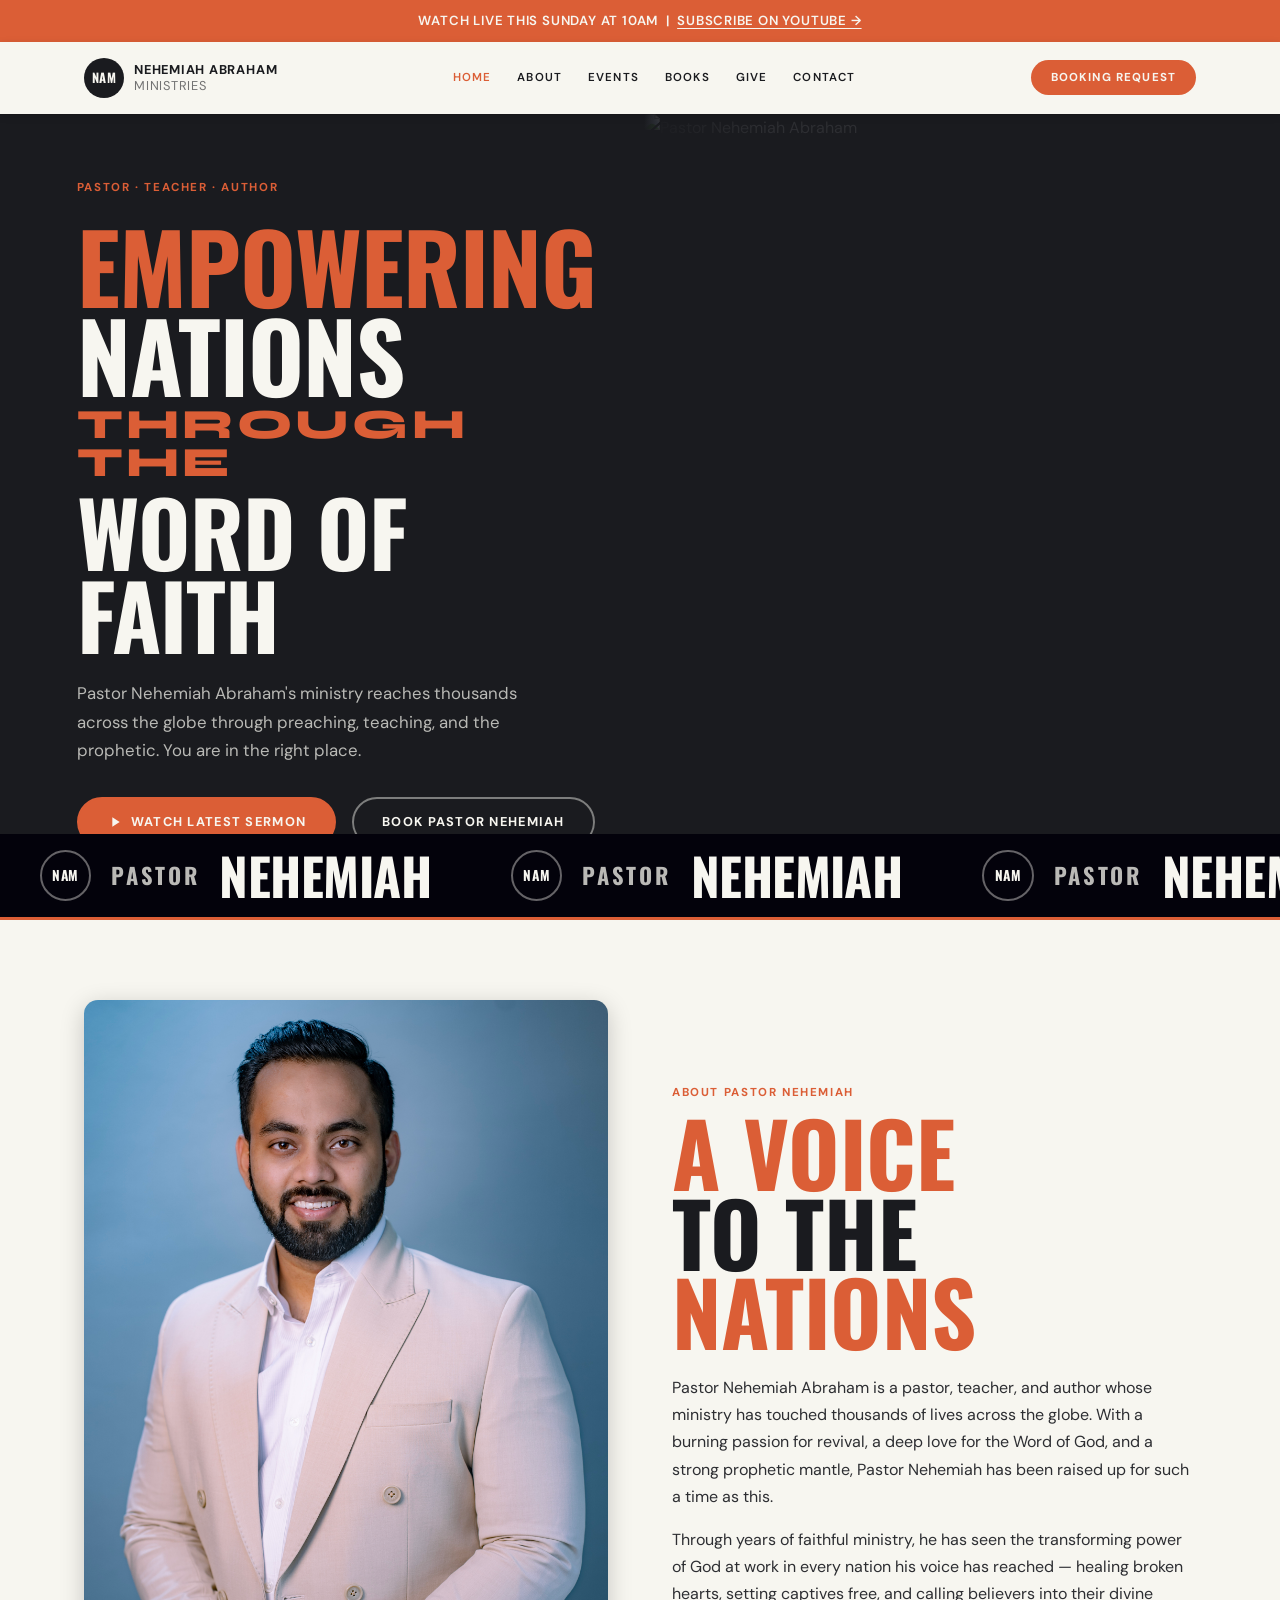
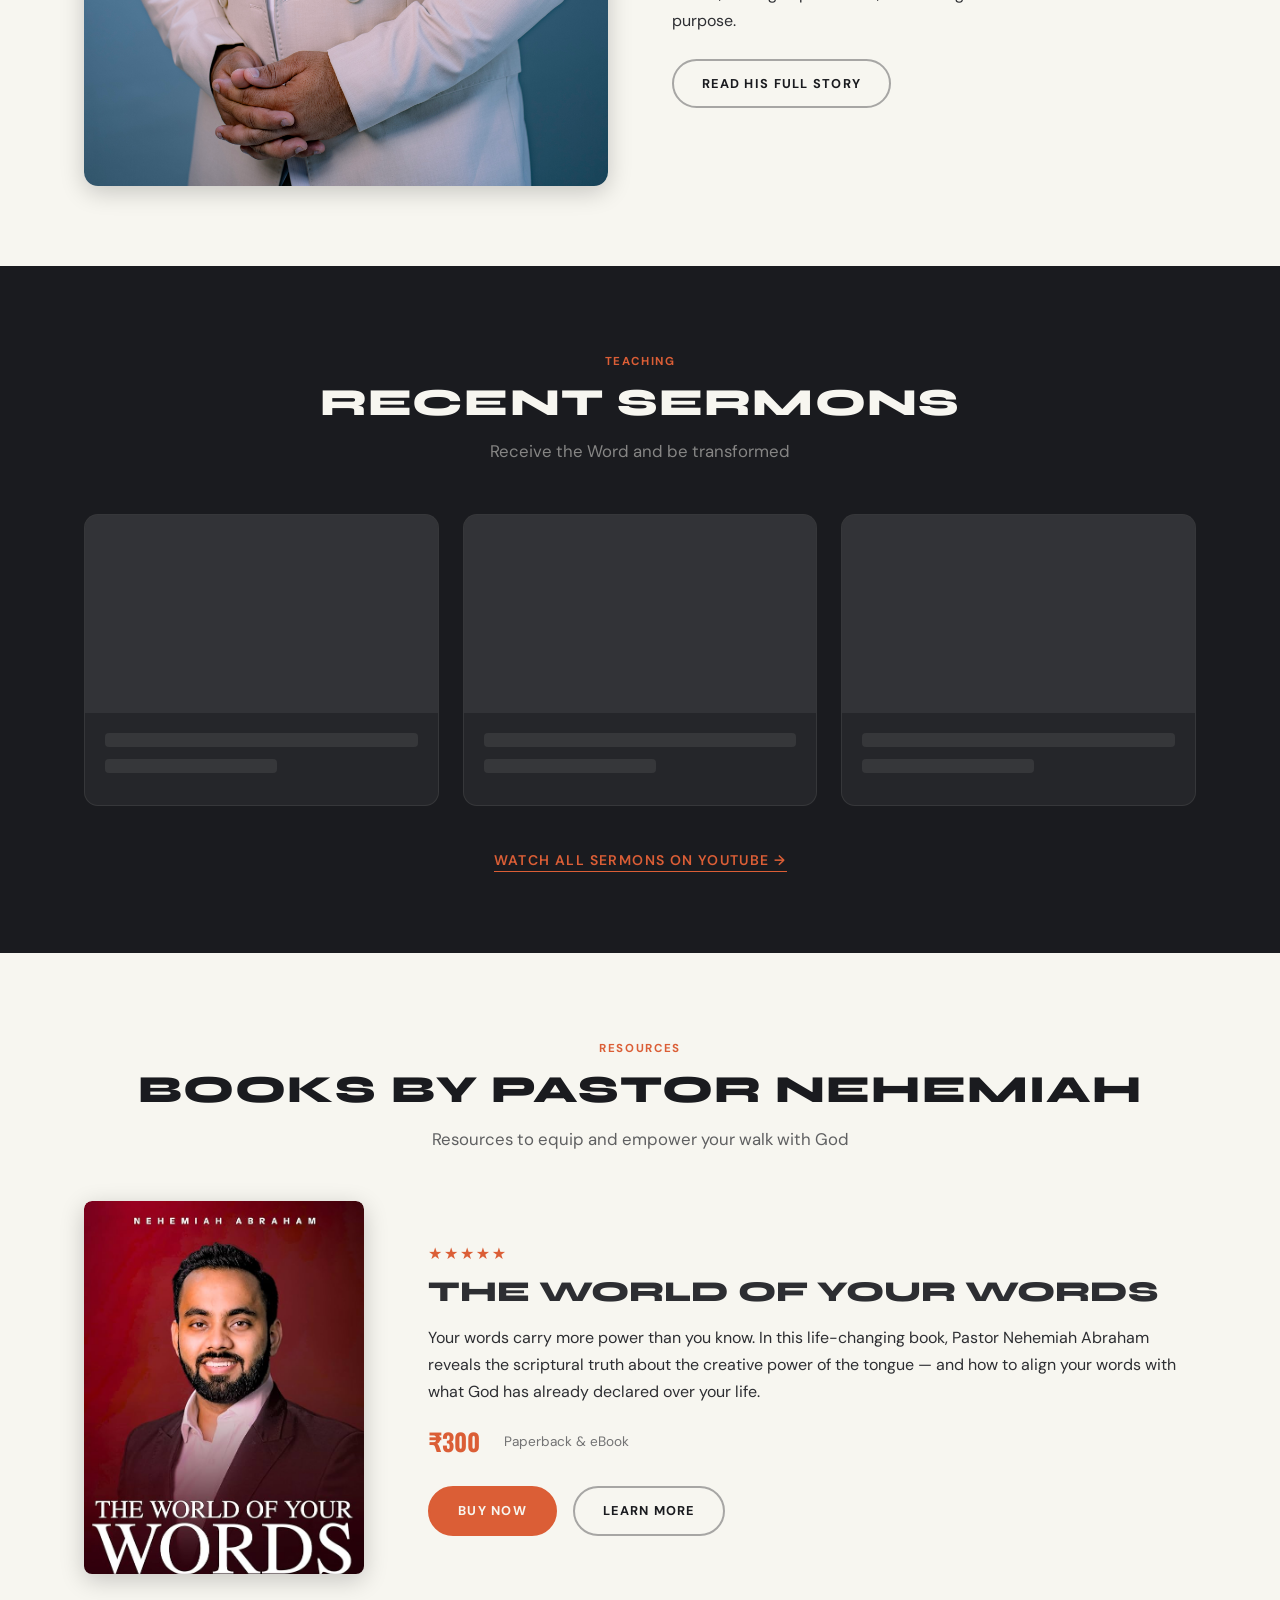
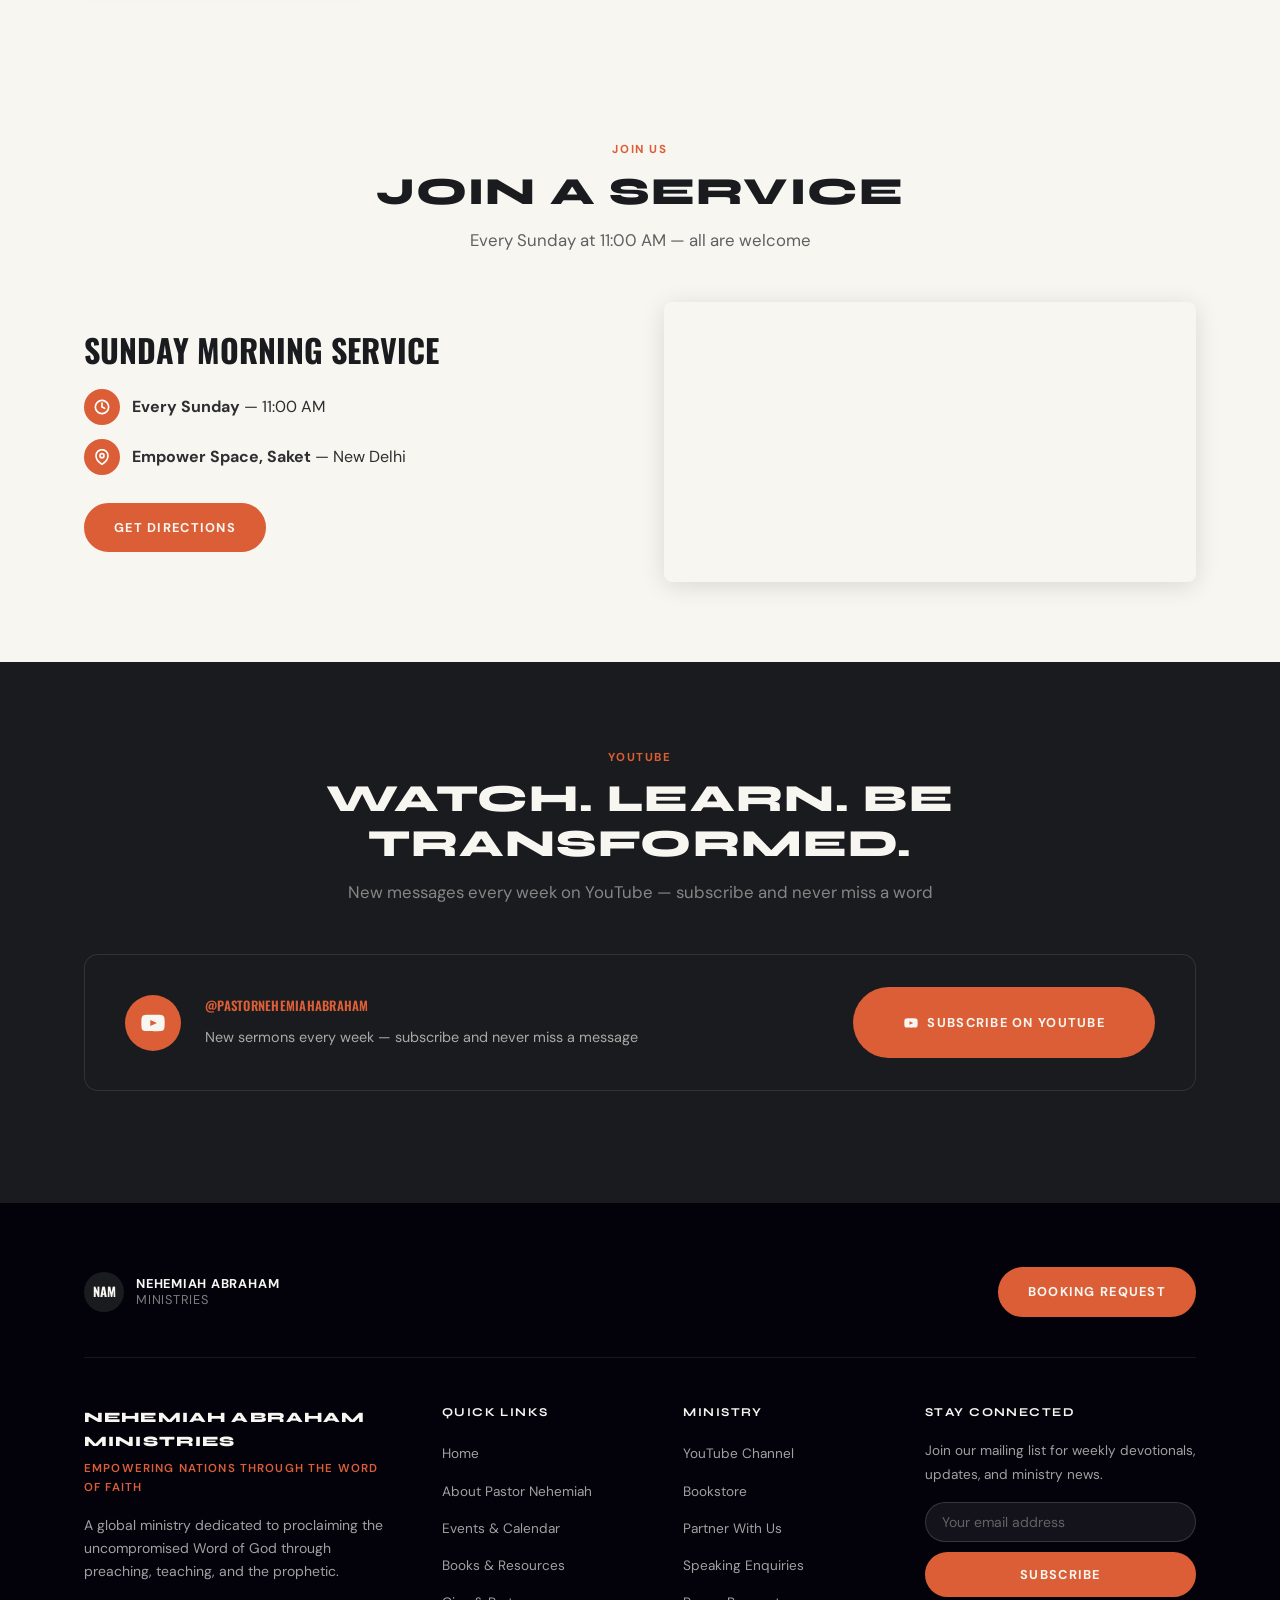
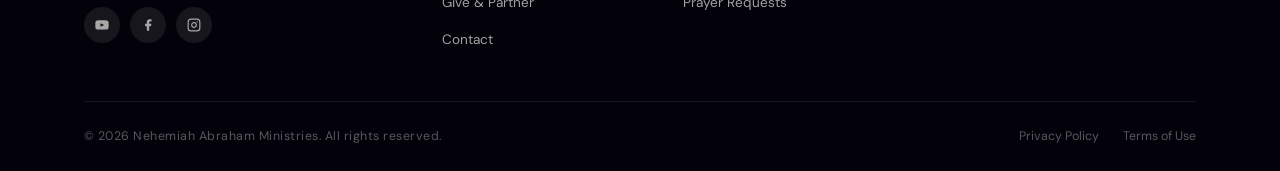
==== commit b73037f6: "Update site content, giving page, about page, and YouTube integration - Replace monthly giving tiers" ====
--- a/index.html
+++ b/index.html
@@ -63,11 +63,11 @@
       <div class="hero__content">
         <p class="hero__label">Pastor &middot; Teacher &middot; Author</p>
 
-        <div class="hero__stacked" aria-label="Empowering Nations Through the Word of God">
+        <div class="hero__stacked" aria-label="Empowering Nations Through the Word of Faith">
           <span class="line-display c-orange">Empowering</span>
           <span class="line-display c-cream">Nations</span>
           <span class="line-heading c-orange">Through the</span>
-          <span class="line-display c-cream" style="font-size: clamp(2.5rem, 7vw, 6rem);">Word of God</span>
+          <span class="line-display c-cream" style="font-size: clamp(2.5rem, 7vw, 6rem);">Word of Faith</span>
         </div>
 
         <p class="hero__body">Pastor Nehemiah Abraham's ministry reaches thousands across the globe through preaching, teaching, and the prophetic. You are in the right place.</p>
@@ -176,65 +176,20 @@
           <p style="color:var(--muted);">Receive the Word and be transformed</p>
         </div>
 
-        <div class="sermons-grid">
-
-          <!-- Sermon 1 -->
-          <article class="sermon-card">
-            <div class="sermon-card__thumb">
-              <span class="sermon-card__thumb-text">Watch on YouTube</span>
-              <div class="sermon-card__play">
-                <svg viewBox="0 0 24 24" aria-hidden="true"><path d="M8 5v14l11-7z"/></svg>
-              </div>
-            </div>
-            <div class="sermon-card__body">
-              <div class="sermon-card__meta">
-                <span class="sermon-card__tag">Prophetic</span>
-                <span>Apr 2026</span>
-              </div>
-              <h3>The Power of the Prophetic Anointing</h3>
-              <p>Step into the fullness of your prophetic calling and discover how the anointing of God releases miracles in your everyday life.</p>
-              <a href="https://www.youtube.com/@PastorNehemiahAbraham" target="_blank" rel="noopener" class="btn btn--outline">Watch Now</a>
-            </div>
+        <div class="sermons-grid" id="sermons-grid">
+          <!-- Populated by YouTube RSS feed -->
+          <article class="sermon-card sermon-card--loading">
+            <div class="sermon-card__thumb sermon-card__thumb--placeholder"></div>
+            <div class="sermon-card__body"><div class="sermon-skeleton"></div><div class="sermon-skeleton sermon-skeleton--short"></div></div>
           </article>
-
-          <!-- Sermon 2 -->
-          <article class="sermon-card">
-            <div class="sermon-card__thumb sermon-card__thumb--2">
-              <span class="sermon-card__thumb-text">Watch on YouTube</span>
-              <div class="sermon-card__play">
-                <svg viewBox="0 0 24 24" aria-hidden="true"><path d="M8 5v14l11-7z"/></svg>
-              </div>
-            </div>
-            <div class="sermon-card__body">
-              <div class="sermon-card__meta">
-                <span class="sermon-card__tag">Kingdom</span>
-                <span>Mar 2026</span>
-              </div>
-              <h3>Kingdom Authority — Walking in Your Dominion</h3>
-              <p>You were not created to be defeated. Discover the authority God has placed in your hands and how to exercise it boldly.</p>
-              <a href="https://www.youtube.com/@PastorNehemiahAbraham" target="_blank" rel="noopener" class="btn btn--outline">Watch Now</a>
-            </div>
+          <article class="sermon-card sermon-card--loading">
+            <div class="sermon-card__thumb sermon-card__thumb--placeholder"></div>
+            <div class="sermon-card__body"><div class="sermon-skeleton"></div><div class="sermon-skeleton sermon-skeleton--short"></div></div>
           </article>
-
-          <!-- Sermon 3 -->
-          <article class="sermon-card">
-            <div class="sermon-card__thumb sermon-card__thumb--3">
-              <span class="sermon-card__thumb-text">Watch on YouTube</span>
-              <div class="sermon-card__play">
-                <svg viewBox="0 0 24 24" aria-hidden="true"><path d="M8 5v14l11-7z"/></svg>
-              </div>
-            </div>
-            <div class="sermon-card__body">
-              <div class="sermon-card__meta">
-                <span class="sermon-card__tag">Faith</span>
-                <span>Mar 2026</span>
-              </div>
-              <h3>Unshakeable — Building on the Rock</h3>
-              <p>In times of uncertainty, the Word of God is your anchor. This message will fortify your faith to stand in every season.</p>
-              <a href="https://www.youtube.com/@PastorNehemiahAbraham" target="_blank" rel="noopener" class="btn btn--outline">Watch Now</a>
-            </div>
+          <article class="sermon-card sermon-card--loading">
+            <div class="sermon-card__thumb sermon-card__thumb--placeholder"></div>
+            <div class="sermon-card__body"><div class="sermon-skeleton"></div><div class="sermon-skeleton sermon-skeleton--short"></div></div>
           </article>
-
         </div>
 
         <div class="section__cta-link">
@@ -256,18 +211,18 @@
 
         <div class="single-book-feature">
           <div class="single-book-feature__cover">
-            <img src="images/worldofyourwords.jpg" alt="The World Of Your Words — Nehemiah Abraham" width="280" height="420" loading="lazy" style="width:100%;height:100%;object-fit:cover;border-radius:var(--radius-card);" />
+            <img src="images/worldofyourwords.jpg" alt="The World Of Your Words — Nehemiah Abraham" width="280" height="420" loading="lazy" style="width:100%;height:auto;display:block;border-radius:var(--radius-card);" />
           </div>
           <div class="single-book-feature__info">
             <div class="star-rating">&#9733;&#9733;&#9733;&#9733;&#9733;</div>
             <h3>The World Of Your Words</h3>
             <p>Your words carry more power than you know. In this life-changing book, Pastor Nehemiah Abraham reveals the scriptural truth about the creative power of the tongue — and how to align your words with what God has already declared over your life.</p>
             <div style="display:flex;align-items:center;gap:1.5rem;margin-top:1rem;">
-              <span class="book-price">&#8377;499</span>
+              <span class="book-price">&#8377;300</span>
               <span class="book-meta">Paperback &amp; eBook</span>
             </div>
             <div class="book-actions">
-              <a href="#" class="btn btn--orange">Buy Now</a>
+              <a href="https://razorpay.com/payment-link/plink_SVOV87KHdsoMOb?callback_url=https://empower-city.vercel.app/thankyou.html" target="_blank" rel="noopener" class="btn btn--orange">Buy Now</a>
               <a href="store.html" class="btn btn--outline-dark">Learn More</a>
             </div>
           </div>
@@ -276,24 +231,58 @@
       </div>
     </section>
 
-    <!-- ===== PARTNER CTA ===== -->
-    <section class="section section--black">
+    <!-- ===== JOIN A SERVICE ===== -->
+    <section class="section section--cream">
       <div class="container">
-        <div class="partner-cta">
-          <span class="label-tag">Ministry Partnership</span>
-          <div class="partner-cta__heading">
-            <div class="line-orange">Sow Into This</div>
-            <div style="color:var(--cream);">Ministry</div>
-            <div class="line-orange">And Reap</div>
-            <div style="color:var(--cream);">A Harvest</div>
-          </div>
-          <p class="partner-cta__body">When you partner with Nehemiah Abraham Ministries, you are not just giving — you are planting a seed into good ground. The harvest you desire is tied to the seed you sow.</p>
-          <blockquote>
-            &ldquo;Give, and it shall be given unto you; good measure, pressed down, shaken together, running over&hellip;&rdquo;
-            <cite>— Luke 6:38</cite>
-          </blockquote>
-          <a href="give.html" class="btn btn--orange">Become a Partner Today</a>
-        </div>
+
+        <div class="section__header">
+          <span class="label-tag">Join Us</span>
+          <h2 style="color:var(--dark);">Join a Service</h2>
+          <p>Every Sunday at 11:00 AM — all are welcome</p>
+        </div>
+
+        <div class="join-service-grid" style="display:grid;grid-template-columns:1fr 1fr;gap:3rem;align-items:center;">
+
+          <div>
+            <h3 style="font-family:var(--font-display);font-size:clamp(1.5rem,2.5vw,2rem);text-transform:uppercase;color:var(--dark);margin-bottom:1.25rem;">Sunday Morning Service</h3>
+            <ul style="list-style:none;padding:0;margin:0 0 1.75rem;display:flex;flex-direction:column;gap:0.85rem;">
+              <li style="display:flex;align-items:center;gap:0.75rem;font-size:1rem;color:var(--body-text);">
+                <span style="width:36px;height:36px;border-radius:50%;background:var(--orange);display:flex;align-items:center;justify-content:center;flex-shrink:0;">
+                  <svg width="16" height="16" viewBox="0 0 24 24" fill="none" stroke="#fff" stroke-width="2.5" stroke-linecap="round" stroke-linejoin="round" aria-hidden="true"><circle cx="12" cy="12" r="10"/><polyline points="12 6 12 12 16 14"/></svg>
+                </span>
+                <span><strong>Every Sunday</strong> &mdash; 11:00 AM</span>
+              </li>
+              <li style="display:flex;align-items:center;gap:0.75rem;font-size:1rem;color:var(--body-text);">
+                <span style="width:36px;height:36px;border-radius:50%;background:var(--orange);display:flex;align-items:center;justify-content:center;flex-shrink:0;">
+                  <svg width="16" height="16" viewBox="0 0 24 24" fill="none" stroke="#fff" stroke-width="2.5" stroke-linecap="round" stroke-linejoin="round" aria-hidden="true"><path d="M21 10c0 7-9 13-9 13s-9-6-9-13a9 9 0 0 1 18 0z"/><circle cx="12" cy="10" r="3"/></svg>
+                </span>
+                <span><strong>Empower Space, Saket</strong> &mdash; New Delhi</span>
+              </li>
+            </ul>
+            <a href="https://share.google/9Fv38ZhmdxitRfsXb" target="_blank" rel="noopener" class="btn btn--orange">Get Directions</a>
+          </div>
+
+          <div style="border-radius:var(--radius-card);overflow:hidden;box-shadow:0 4px 24px rgba(0,0,0,0.12);height:280px;">
+            <iframe
+              src="https://maps.google.com/maps?q=Empower+Space+Saket+New+Delhi&output=embed"
+              width="100%"
+              height="100%"
+              style="border:0;display:block;"
+              allowfullscreen=""
+              loading="lazy"
+              referrerpolicy="no-referrer-when-downgrade"
+              title="Empower Space, Saket, New Delhi"
+            ></iframe>
+          </div>
+
+        </div>
+
+        <style>
+          @media (max-width: 680px) {
+            .join-service-grid { grid-template-columns: 1fr !important; }
+          }
+        </style>
+
       </div>
     </section>
 
@@ -328,45 +317,6 @@
       </div>
     </section>
 
-    <!-- ===== TESTIMONIALS ===== -->
-    <section class="section section--cream">
-      <div class="container">
-
-        <div class="section__header">
-          <span class="label-tag">Testimonies</span>
-          <h2 style="color:var(--dark);">What People Are Saying</h2>
-        </div>
-
-        <div class="testimonials-grid">
-
-          <div class="testimonial-card">
-            <p>"Pastor Nehemiah's teaching on prophetic ministry completely changed my life. I now walk with such confidence in what God has called me to."</p>
-            <div>
-              <span class="testimonial-card__name">Sarah M.</span>
-              <span class="testimonial-card__role">India</span>
-            </div>
-          </div>
-
-          <div class="testimonial-card">
-            <p>"The ministry partnership has been such a blessing. Every time I sow a seed, I see God's faithfulness in return. This ministry is truly good ground."</p>
-            <div>
-              <span class="testimonial-card__name">Emmanuel O.</span>
-              <span class="testimonial-card__role">Nigeria</span>
-            </div>
-          </div>
-
-          <div class="testimonial-card">
-            <p>"I've been watching the YouTube channel for two years and it never gets old. The anointing on this ministry is real and it reaches right through the screen."</p>
-            <div>
-              <span class="testimonial-card__name">Grace T.</span>
-              <span class="testimonial-card__role">United States</span>
-            </div>
-          </div>
-
-        </div>
-
-      </div>
-    </section>
 
   </main>
 
@@ -390,7 +340,7 @@
         <!-- Brand col -->
         <div class="footer__col">
           <p class="footer__brand-name">Nehemiah Abraham Ministries</p>
-          <p class="footer__brand-sub">Empowering Nations Through the Word</p>
+          <p class="footer__brand-sub">Empowering Nations Through the Word of Faith</p>
           <p class="footer__tagline">A global ministry dedicated to proclaiming the uncompromised Word of God through preaching, teaching, and the prophetic.</p>
           <div class="footer__social">
             <a href="https://www.youtube.com/@PastorNehemiahAbraham" target="_blank" rel="noopener" class="footer__social-link" aria-label="YouTube">
@@ -471,5 +421,61 @@
     });
   </script>
 
+  <script>
+    (function () {
+      const CHANNEL_ID = 'UCfMbCmbWrchtewC87T5xVtQ';
+      const RSS_URL = `https://www.youtube.com/feeds/videos.xml?channel_id=${CHANNEL_ID}`;
+      const PROXY = `https://api.rss2json.com/v1/api.json?rss_url=${encodeURIComponent(RSS_URL)}&count=3`;
+
+      function formatDate(dateStr) {
+        const d = new Date(dateStr);
+        return d.toLocaleDateString('en-GB', { month: 'short', year: 'numeric' });
+      }
+
+      function videoIdFromUrl(url) {
+        const m = url.match(/[?&]v=([^&]+)/) || url.match(/youtu\.be\/([^?]+)/);
+        return m ? m[1] : null;
+      }
+
+      function buildCard(item) {
+        const videoId = videoIdFromUrl(item.link);
+        const thumb = videoId
+          ? `https://i.ytimg.com/vi/${videoId}/hqdefault.jpg`
+          : '';
+        const watchUrl = item.link;
+        const title = item.title;
+        const date = formatDate(item.pubDate);
+
+        return `
+          <article class="sermon-card">
+            <a href="${watchUrl}" target="_blank" rel="noopener" class="sermon-card__thumb" aria-label="Watch on YouTube" style="background-image:url('${thumb}');background-size:cover;background-position:center;">
+              <div class="sermon-card__play">
+                <svg viewBox="0 0 24 24" aria-hidden="true"><path d="M8 5v14l11-7z"/></svg>
+              </div>
+            </a>
+            <div class="sermon-card__body">
+              <div class="sermon-card__meta">
+                <span class="sermon-card__tag">Teaching</span>
+                <span>${date}</span>
+              </div>
+              <h3>${title}</h3>
+              <a href="${watchUrl}" target="_blank" rel="noopener" class="btn btn--outline">Watch Now</a>
+            </div>
+          </article>`;
+      }
+
+      fetch(PROXY)
+        .then(r => r.json())
+        .then(data => {
+          if (data.status !== 'ok' || !data.items || !data.items.length) return;
+          const grid = document.getElementById('sermons-grid');
+          grid.innerHTML = data.items.slice(0, 3).map(buildCard).join('');
+        })
+        .catch(() => {
+          // On failure, leave skeleton cards in place — they still link to the channel
+        });
+    })();
+  </script>
+
 </body>
 </html>
--- a/css/style.css
+++ b/css/style.css
@@ -194,6 +194,9 @@
   font-weight: 600;
   letter-spacing: 0.06em;
   text-transform: uppercase;
+  white-space: nowrap;
+  overflow: hidden;
+  text-overflow: ellipsis;
 }
 .notice-banner a {
   color: var(--cream);
@@ -212,6 +215,7 @@
   background: var(--cream);
   box-shadow: 0 1px 0 rgba(0,0,0,0.08), var(--shadow-sm);
   height: var(--nav-h);
+  isolation: isolate;
 }
 
 .navbar__inner {
@@ -448,7 +452,7 @@
   display: flex;
   gap: 0;
   white-space: nowrap;
-  animation: marquee-scroll 22s linear infinite;
+  animation: marquee-scroll 7s linear infinite;
 }
 
 .marquee-section__item {
@@ -635,6 +639,21 @@
 }
 .sermon-card__thumb--2 { background: linear-gradient(135deg, #0d4a72 0%, #1A6FA8 100%); }
 .sermon-card__thumb--3 { background: linear-gradient(135deg, #1A2332 0%, #2d7db5 100%); }
+.sermon-card__thumb--placeholder { background: rgba(247,246,240,0.06); }
+
+.sermon-card--loading .sermon-card__body { padding: 1.25rem; }
+.sermon-skeleton {
+  height: 14px;
+  background: rgba(247,246,240,0.08);
+  border-radius: 4px;
+  margin-bottom: 0.75rem;
+  animation: pulse 1.4s ease-in-out infinite;
+}
+.sermon-skeleton--short { width: 55%; }
+@keyframes pulse {
+  0%, 100% { opacity: 1; }
+  50% { opacity: 0.4; }
+}
 
 .sermon-card__thumb-text {
   position: absolute;
@@ -1591,6 +1610,23 @@
   align-items: start;
 }
 
+.partner-grid--two {
+  grid-template-columns: repeat(2, 1fr);
+  max-width: 820px;
+  margin: 0 auto;
+}
+
+.partner-card__label {
+  display: inline-block;
+  font-family: var(--font-body);
+  font-size: 0.65rem;
+  font-weight: 700;
+  text-transform: uppercase;
+  letter-spacing: 0.12em;
+  color: var(--orange);
+  margin-bottom: 0.5rem;
+}
+
 .partner-card {
   background: #fff;
   border: 1.5px solid rgba(3,2,11,0.1);
@@ -1667,6 +1703,10 @@
 .partner-benefits li {
   font-size: 0.83rem;
   color: var(--body-text);
+}
+
+.vm-card .partner-benefits li {
+  color: rgba(247,246,240,0.8);
   display: flex;
   align-items: center;
   gap: 0.5rem;
@@ -1689,6 +1729,12 @@
   display: grid;
   grid-template-columns: repeat(4, 1fr);
   gap: 1.25rem;
+}
+
+.give-methods--two {
+  grid-template-columns: repeat(2, 1fr);
+  max-width: 820px;
+  margin: 0 auto;
 }
 
 .give-method {
@@ -2402,8 +2448,8 @@
 @media (max-width: 768px) {
   .navbar__nav {
     display: none;
-    position: fixed;
-    top: var(--nav-h);
+    position: absolute;
+    top: 100%;
     left: 0;
     right: 0;
     background: var(--cream);
@@ -2415,7 +2461,7 @@
   }
   .navbar__nav.is-open { display: flex; }
   .navbar__nav a { font-size: 0.9rem; padding: 0.75rem 1rem; }
-  .navbar__hamburger { display: flex; }
+  .navbar__hamburger { display: flex; margin-left: auto; }
   .navbar__cta { display: none; }
 
   .hero {
@@ -2427,8 +2473,8 @@
     aspect-ratio: 4/3;
   }
   .hero__image-col::before { display: none; }
-  .hero__content { padding-right: 0; padding-block: 3rem; }
-  .hero__stacked .line-display { font-size: clamp(3rem, 16vw, 6rem); }
+  .hero__content { padding-inline: 1.25rem; padding-block: 3rem; overflow: hidden; }
+  .hero__stacked .line-display { font-size: clamp(2.5rem, 11vw, 5rem); }
 
   .about-split { grid-template-columns: 1fr; gap: 2rem; }
   .sermons-grid { grid-template-columns: 1fr; }
@@ -2455,7 +2501,7 @@
   .doctrine-grid { grid-template-columns: 1fr; }
   .stats-strip__inner { grid-template-columns: 1fr; }
   .hero__actions { flex-direction: column; align-items: flex-start; }
-  .hero__stacked .line-display { font-size: clamp(2.75rem, 18vw, 5rem); }
+  .hero__stacked .line-display { font-size: clamp(2.25rem, 10.5vw, 4.5rem); }
   .event-card { grid-template-columns: 1fr; }
   .event-card__date { width: fit-content; }
   .booking-intro-grid { grid-template-columns: 1fr; }
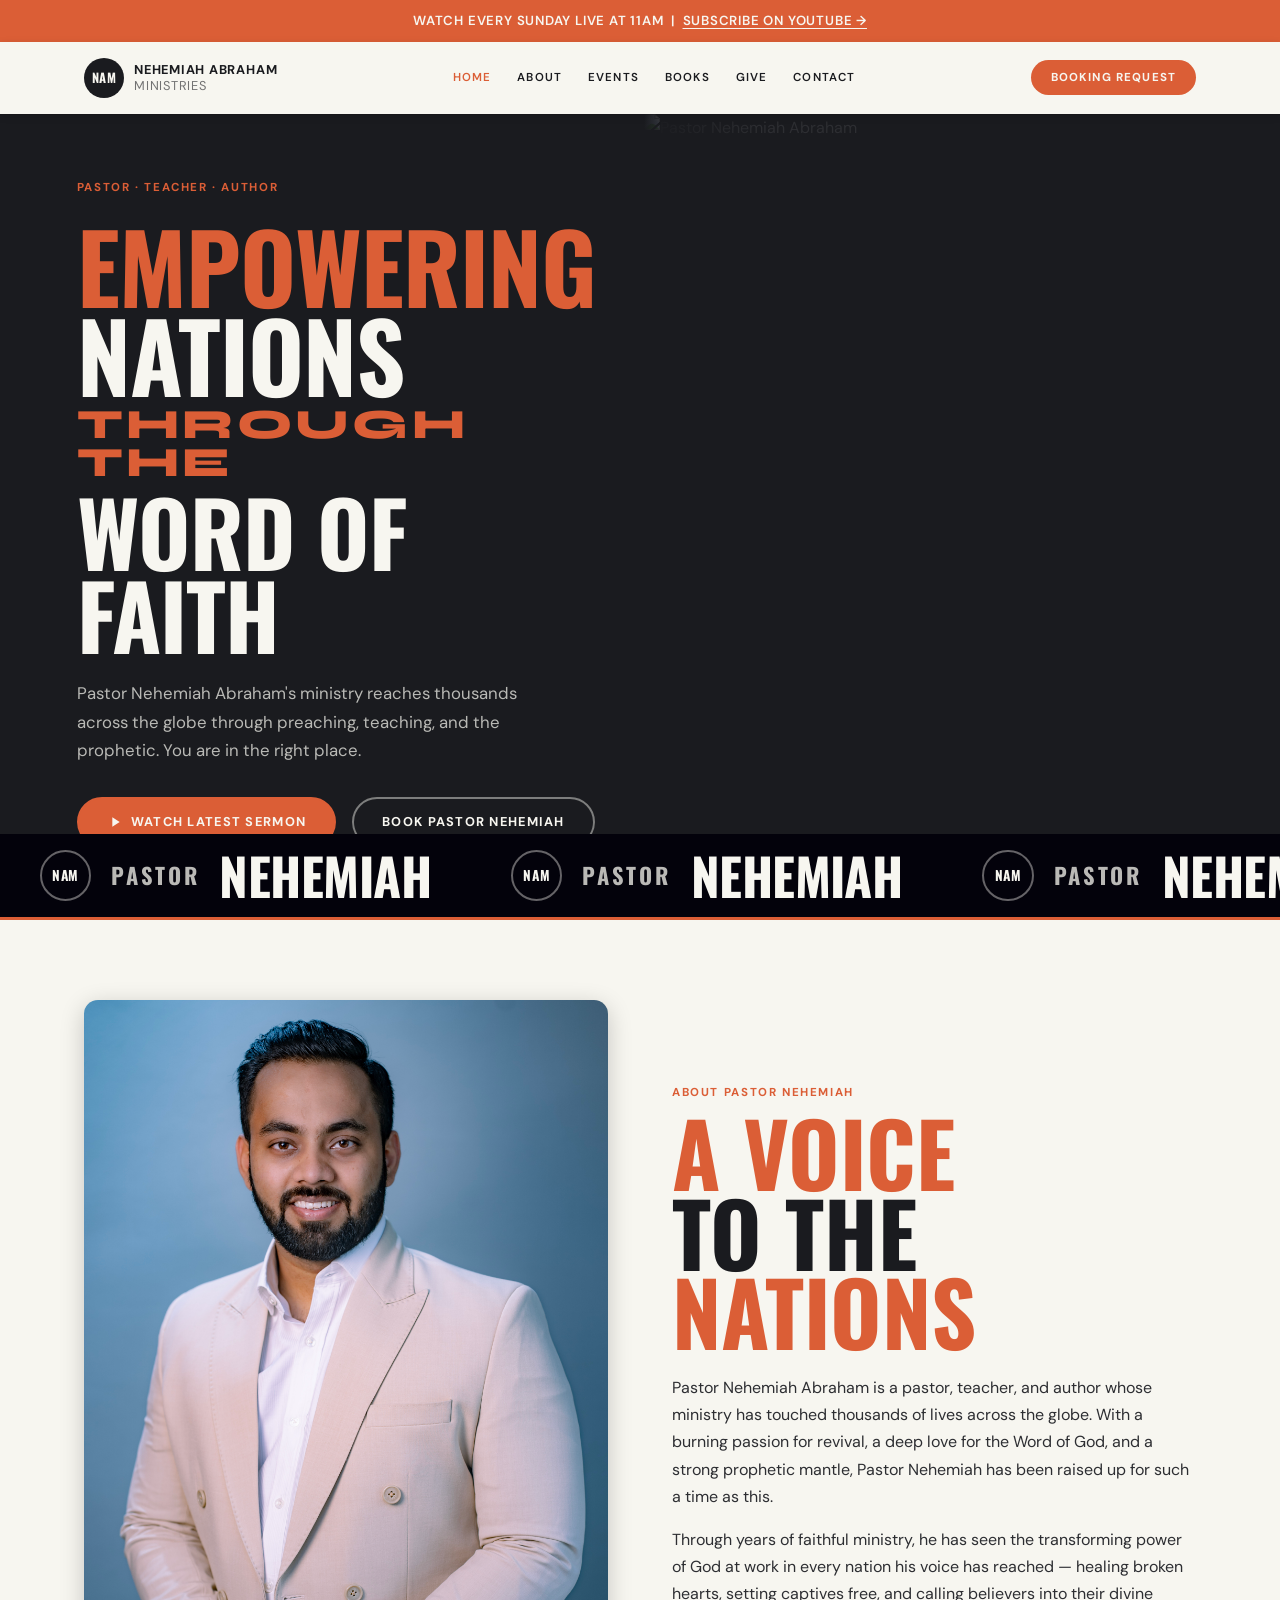
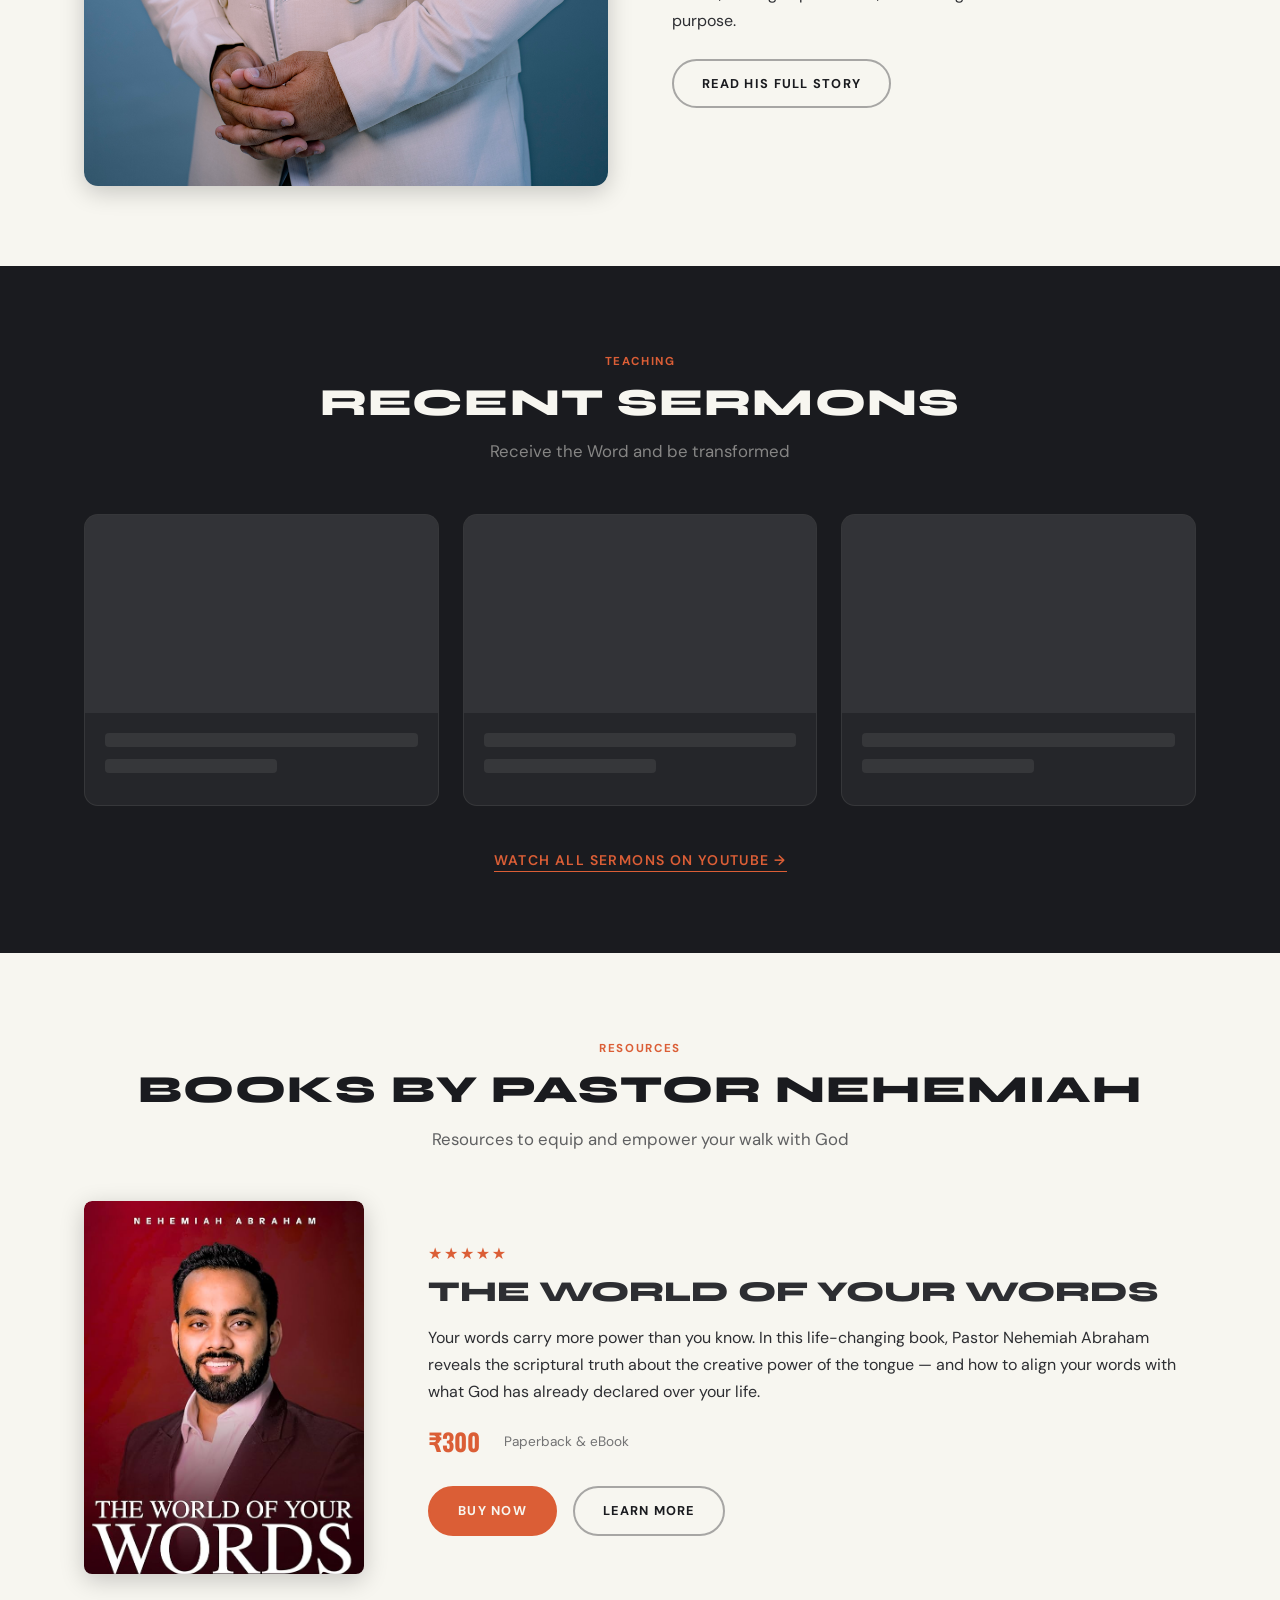
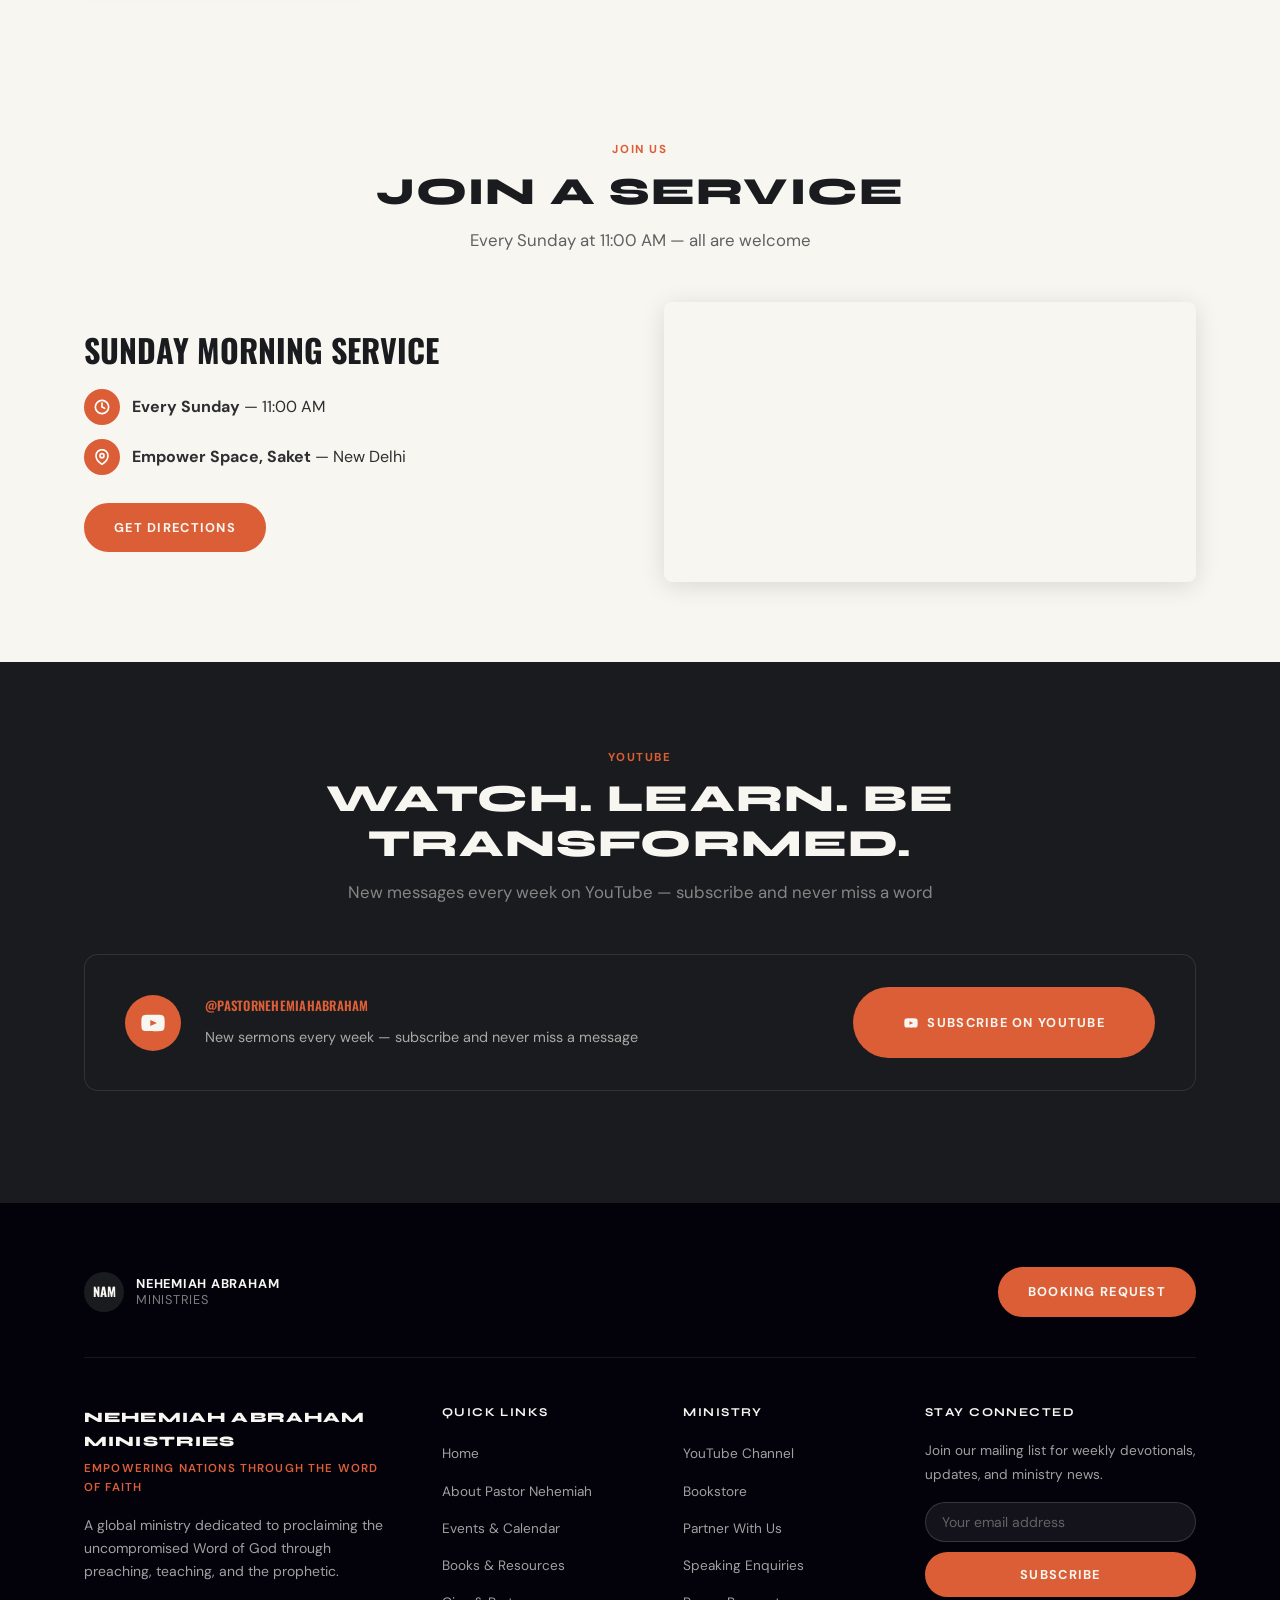
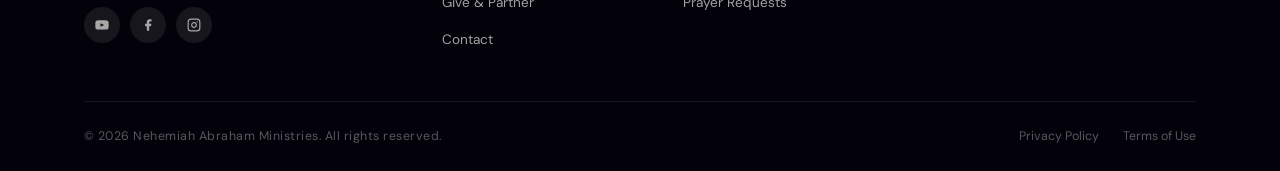
==== commit a98ab14a: "Update notice banner to 11AM across all pages Co-Authored-By: Claude Sonnet 4.6 <noreply@anthropic.c" ====
--- a/index.html
+++ b/index.html
@@ -16,7 +16,7 @@
 
   <!-- ===== NOTICE BANNER ===== -->
   <div class="notice-banner">
-    Watch LIVE this Sunday at 10AM &nbsp;|&nbsp;
+    Watch every Sunday LIVE at 11AM &nbsp;|&nbsp;
     <a href="https://www.youtube.com/@PastorNehemiahAbraham" target="_blank" rel="noopener">Subscribe on YouTube &rarr;</a>
   </div>
 
@@ -423,32 +423,15 @@
 
   <script>
     (function () {
-      const CHANNEL_ID = 'UCfMbCmbWrchtewC87T5xVtQ';
-      const RSS_URL = `https://www.youtube.com/feeds/videos.xml?channel_id=${CHANNEL_ID}`;
-      const PROXY = `https://api.rss2json.com/v1/api.json?rss_url=${encodeURIComponent(RSS_URL)}&count=3`;
-
       function formatDate(dateStr) {
         const d = new Date(dateStr);
         return d.toLocaleDateString('en-GB', { month: 'short', year: 'numeric' });
       }
 
-      function videoIdFromUrl(url) {
-        const m = url.match(/[?&]v=([^&]+)/) || url.match(/youtu\.be\/([^?]+)/);
-        return m ? m[1] : null;
-      }
-
-      function buildCard(item) {
-        const videoId = videoIdFromUrl(item.link);
-        const thumb = videoId
-          ? `https://i.ytimg.com/vi/${videoId}/hqdefault.jpg`
-          : '';
-        const watchUrl = item.link;
-        const title = item.title;
-        const date = formatDate(item.pubDate);
-
+      function buildCard(video) {
         return `
           <article class="sermon-card">
-            <a href="${watchUrl}" target="_blank" rel="noopener" class="sermon-card__thumb" aria-label="Watch on YouTube" style="background-image:url('${thumb}');background-size:cover;background-position:center;">
+            <a href="${video.url}" target="_blank" rel="noopener" class="sermon-card__thumb" aria-label="Watch on YouTube" style="background-image:url('${video.thumbnail}');background-size:cover;background-position:center;">
               <div class="sermon-card__play">
                 <svg viewBox="0 0 24 24" aria-hidden="true"><path d="M8 5v14l11-7z"/></svg>
               </div>
@@ -456,24 +439,21 @@
             <div class="sermon-card__body">
               <div class="sermon-card__meta">
                 <span class="sermon-card__tag">Teaching</span>
-                <span>${date}</span>
+                <span>${formatDate(video.published)}</span>
               </div>
-              <h3>${title}</h3>
-              <a href="${watchUrl}" target="_blank" rel="noopener" class="btn btn--outline">Watch Now</a>
+              <h3>${video.title}</h3>
+              <a href="${video.url}" target="_blank" rel="noopener" class="btn btn--outline">Watch Now</a>
             </div>
           </article>`;
       }
 
-      fetch(PROXY)
+      fetch('/api/youtube')
         .then(r => r.json())
         .then(data => {
-          if (data.status !== 'ok' || !data.items || !data.items.length) return;
-          const grid = document.getElementById('sermons-grid');
-          grid.innerHTML = data.items.slice(0, 3).map(buildCard).join('');
+          if (!data.videos || !data.videos.length) return;
+          document.getElementById('sermons-grid').innerHTML = data.videos.map(buildCard).join('');
         })
-        .catch(() => {
-          // On failure, leave skeleton cards in place — they still link to the channel
-        });
+        .catch(() => {});
     })();
   </script>
 
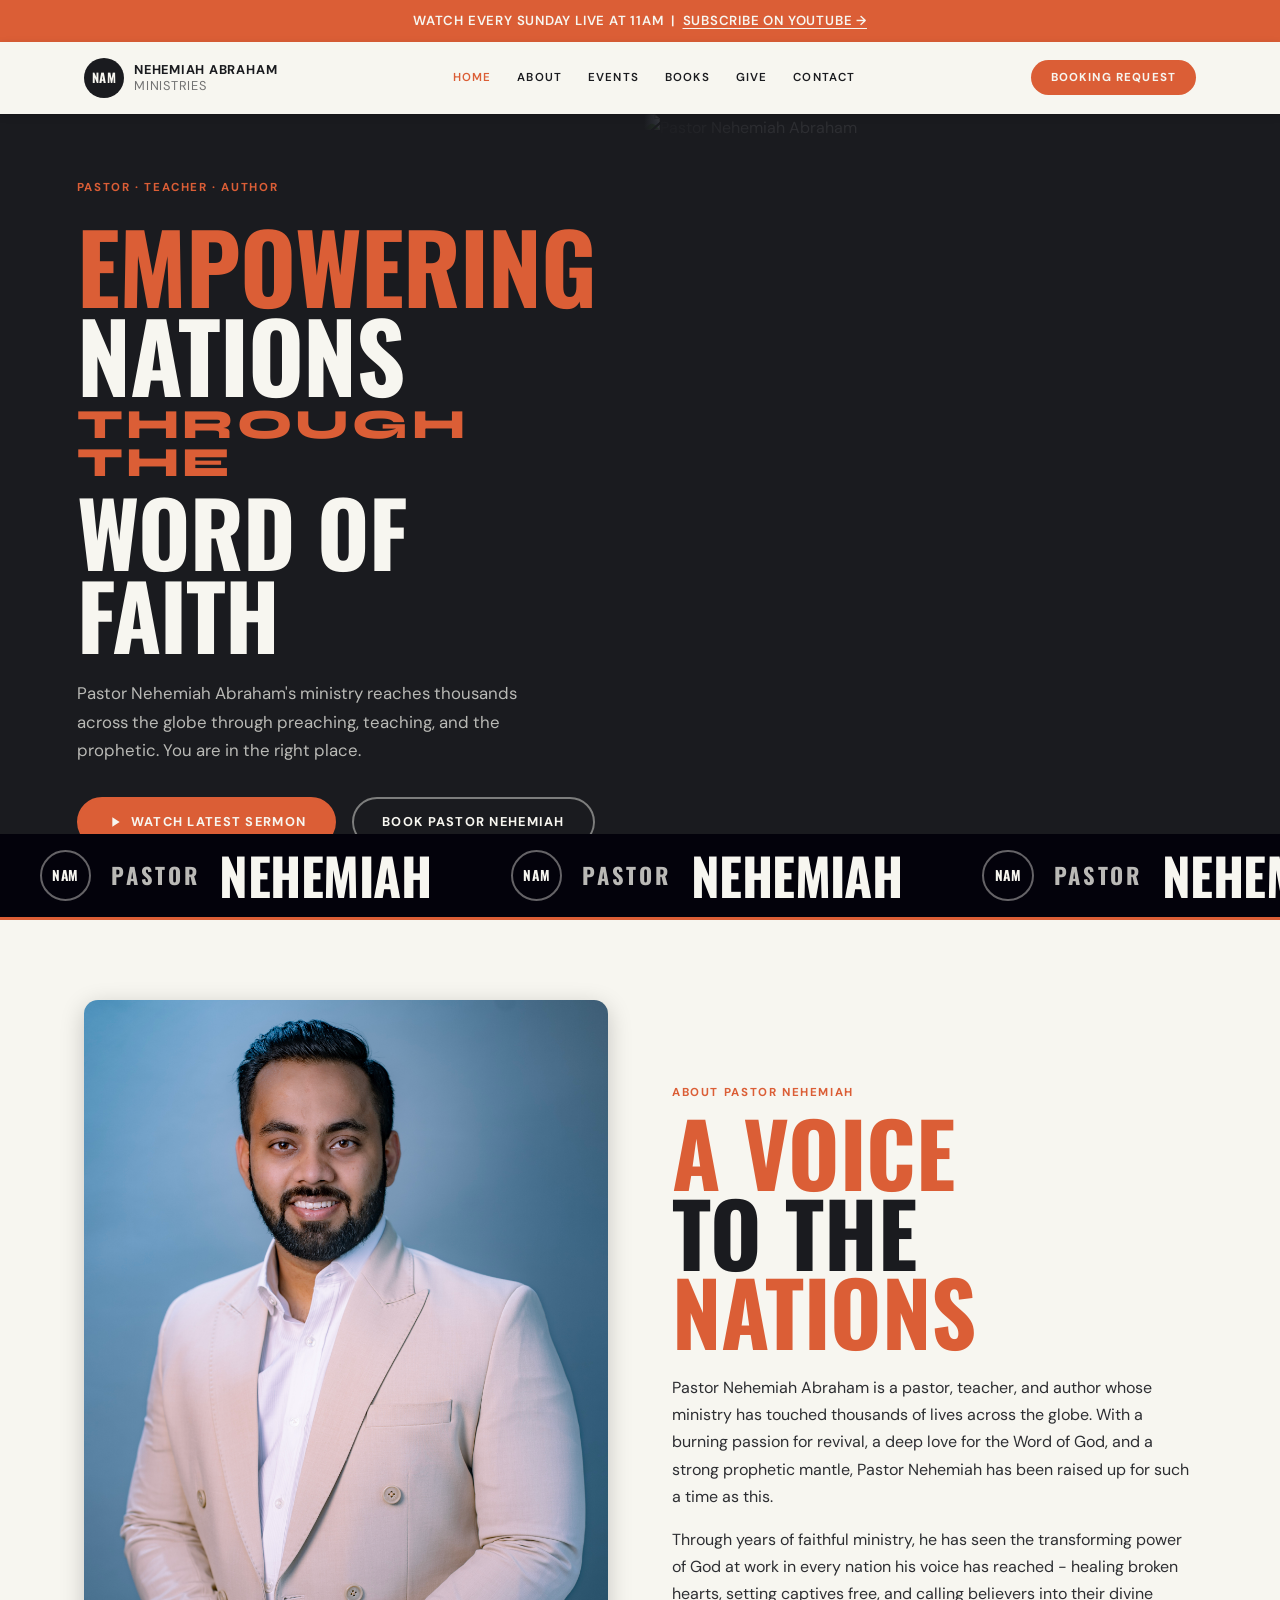
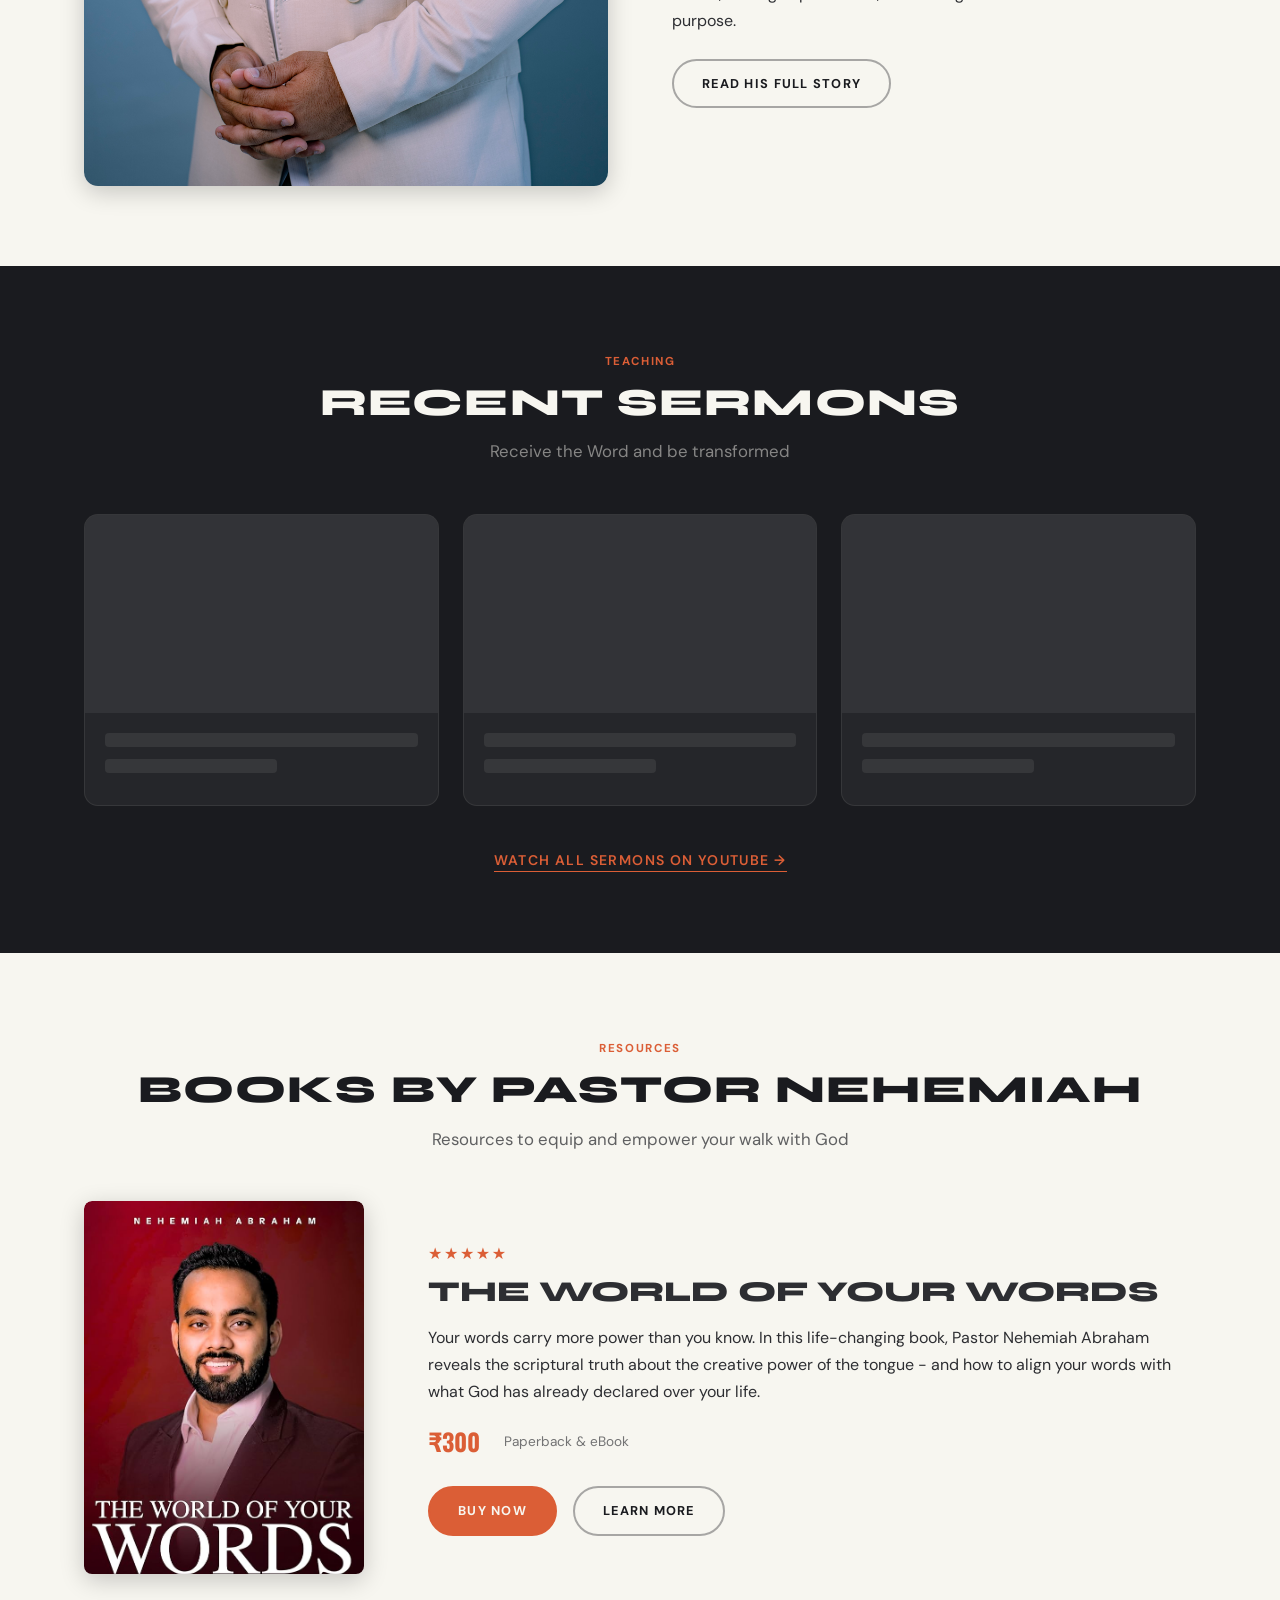
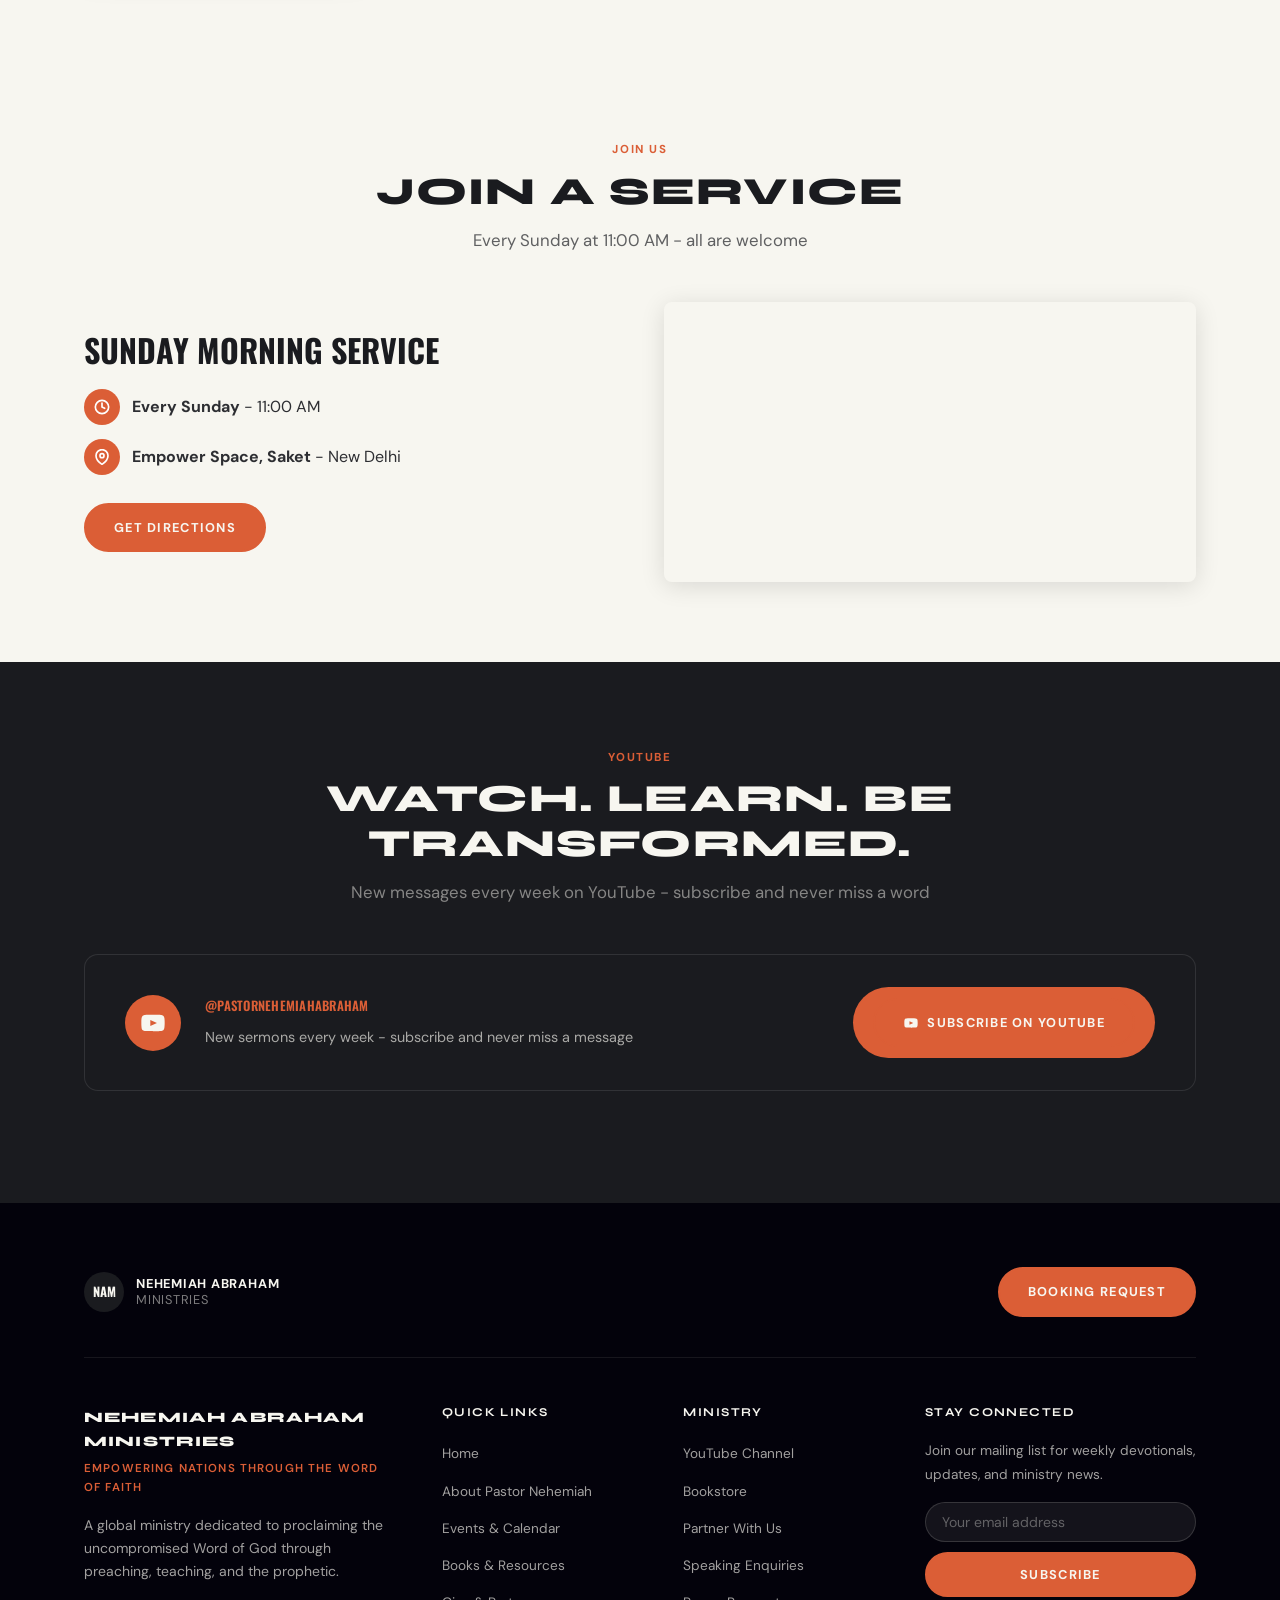
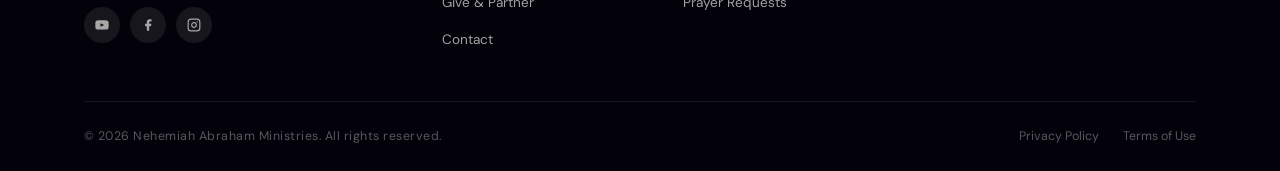
==== commit b03f93a7: "Update notice banner time and fix marquee speed across breakpoints - Change announcement bar from 10" ====
--- a/index.html
+++ b/index.html
@@ -3,8 +3,8 @@
 <head>
   <meta charset="UTF-8" />
   <meta name="viewport" content="width=device-width, initial-scale=1.0" />
-  <meta name="description" content="Nehemiah Abraham Ministries — Pastor, Teacher, Author. Empowering nations through the Word of God." />
-  <title>Nehemiah Abraham Ministries — Empowering Nations Through the Word</title>
+  <meta name="description" content="Nehemiah Abraham Ministries - Pastor, Teacher, Author. Empowering nations through the Word of God." />
+  <title>Nehemiah Abraham Ministries - Empowering Nations Through the Word</title>
   <link rel="preconnect" href="https://fonts.googleapis.com" />
   <link rel="preconnect" href="https://fonts.gstatic.com" crossorigin />
   <link href="https://fonts.googleapis.com/css2?family=Oswald:wght@400;700&family=Syne:wght@700;800&family=DM+Sans:opsz,wght@9..40,400;9..40,500;9..40,600;9..40,700&display=swap" rel="stylesheet" />
@@ -158,7 +158,7 @@
               <span class="line-orange">Nations</span>
             </div>
             <p>Pastor Nehemiah Abraham is a pastor, teacher, and author whose ministry has touched thousands of lives across the globe. With a burning passion for revival, a deep love for the Word of God, and a strong prophetic mantle, Pastor Nehemiah has been raised up for such a time as this.</p>
-            <p>Through years of faithful ministry, he has seen the transforming power of God at work in every nation his voice has reached — healing broken hearts, setting captives free, and calling believers into their divine purpose.</p>
+            <p>Through years of faithful ministry, he has seen the transforming power of God at work in every nation his voice has reached - healing broken hearts, setting captives free, and calling believers into their divine purpose.</p>
             <a href="about.html" class="btn btn--outline-dark" style="margin-top:0.5rem;">Read His Full Story</a>
           </div>
 
@@ -211,12 +211,12 @@
 
         <div class="single-book-feature">
           <div class="single-book-feature__cover">
-            <img src="images/worldofyourwords.jpg" alt="The World Of Your Words — Nehemiah Abraham" width="280" height="420" loading="lazy" style="width:100%;height:auto;display:block;border-radius:var(--radius-card);" />
+            <img src="images/worldofyourwords.jpg" alt="The World Of Your Words - Nehemiah Abraham" width="280" height="420" loading="lazy" style="width:100%;height:auto;display:block;border-radius:var(--radius-card);" />
           </div>
           <div class="single-book-feature__info">
             <div class="star-rating">&#9733;&#9733;&#9733;&#9733;&#9733;</div>
             <h3>The World Of Your Words</h3>
-            <p>Your words carry more power than you know. In this life-changing book, Pastor Nehemiah Abraham reveals the scriptural truth about the creative power of the tongue — and how to align your words with what God has already declared over your life.</p>
+            <p>Your words carry more power than you know. In this life-changing book, Pastor Nehemiah Abraham reveals the scriptural truth about the creative power of the tongue - and how to align your words with what God has already declared over your life.</p>
             <div style="display:flex;align-items:center;gap:1.5rem;margin-top:1rem;">
               <span class="book-price">&#8377;300</span>
               <span class="book-meta">Paperback &amp; eBook</span>
@@ -238,7 +238,7 @@
         <div class="section__header">
           <span class="label-tag">Join Us</span>
           <h2 style="color:var(--dark);">Join a Service</h2>
-          <p>Every Sunday at 11:00 AM — all are welcome</p>
+          <p>Every Sunday at 11:00 AM - all are welcome</p>
         </div>
 
         <div class="join-service-grid" style="display:grid;grid-template-columns:1fr 1fr;gap:3rem;align-items:center;">
@@ -250,13 +250,13 @@
                 <span style="width:36px;height:36px;border-radius:50%;background:var(--orange);display:flex;align-items:center;justify-content:center;flex-shrink:0;">
                   <svg width="16" height="16" viewBox="0 0 24 24" fill="none" stroke="#fff" stroke-width="2.5" stroke-linecap="round" stroke-linejoin="round" aria-hidden="true"><circle cx="12" cy="12" r="10"/><polyline points="12 6 12 12 16 14"/></svg>
                 </span>
-                <span><strong>Every Sunday</strong> &mdash; 11:00 AM</span>
+                <span><strong>Every Sunday</strong> - 11:00 AM</span>
               </li>
               <li style="display:flex;align-items:center;gap:0.75rem;font-size:1rem;color:var(--body-text);">
                 <span style="width:36px;height:36px;border-radius:50%;background:var(--orange);display:flex;align-items:center;justify-content:center;flex-shrink:0;">
                   <svg width="16" height="16" viewBox="0 0 24 24" fill="none" stroke="#fff" stroke-width="2.5" stroke-linecap="round" stroke-linejoin="round" aria-hidden="true"><path d="M21 10c0 7-9 13-9 13s-9-6-9-13a9 9 0 0 1 18 0z"/><circle cx="12" cy="10" r="3"/></svg>
                 </span>
-                <span><strong>Empower Space, Saket</strong> &mdash; New Delhi</span>
+                <span><strong>Empower Space, Saket</strong> - New Delhi</span>
               </li>
             </ul>
             <a href="https://share.google/9Fv38ZhmdxitRfsXb" target="_blank" rel="noopener" class="btn btn--orange">Get Directions</a>
@@ -293,7 +293,7 @@
         <div class="section__header">
           <span class="label-tag">YouTube</span>
           <h2 style="color:var(--cream);">Watch. Learn. Be Transformed.</h2>
-          <p style="color:var(--muted);">New messages every week on YouTube — subscribe and never miss a word</p>
+          <p style="color:var(--muted);">New messages every week on YouTube - subscribe and never miss a word</p>
         </div>
 
         <a href="https://www.youtube.com/@PastorNehemiahAbraham" target="_blank" rel="noopener" class="yt-channel-card" aria-label="Visit Pastor Nehemiah Abraham on YouTube">
@@ -303,7 +303,7 @@
             </div>
             <div>
               <p class="yt-channel-card__handle">@PastorNehemiahAbraham</p>
-              <p class="yt-channel-card__sub">New sermons every week &mdash; subscribe and never miss a message</p>
+              <p class="yt-channel-card__sub">New sermons every week - subscribe and never miss a message</p>
             </div>
           </div>
           <div class="yt-channel-card__cta">
--- a/css/style.css
+++ b/css/style.css
@@ -452,7 +452,15 @@
   display: flex;
   gap: 0;
   white-space: nowrap;
-  animation: marquee-scroll 7s linear infinite;
+  animation: marquee-scroll 12s linear infinite;
+}
+
+@media (min-width: 768px) {
+  .marquee-section__track { animation-duration: 16s; }
+}
+
+@media (min-width: 1024px) {
+  .marquee-section__track { animation-duration: 20s; }
 }
 
 .marquee-section__item {
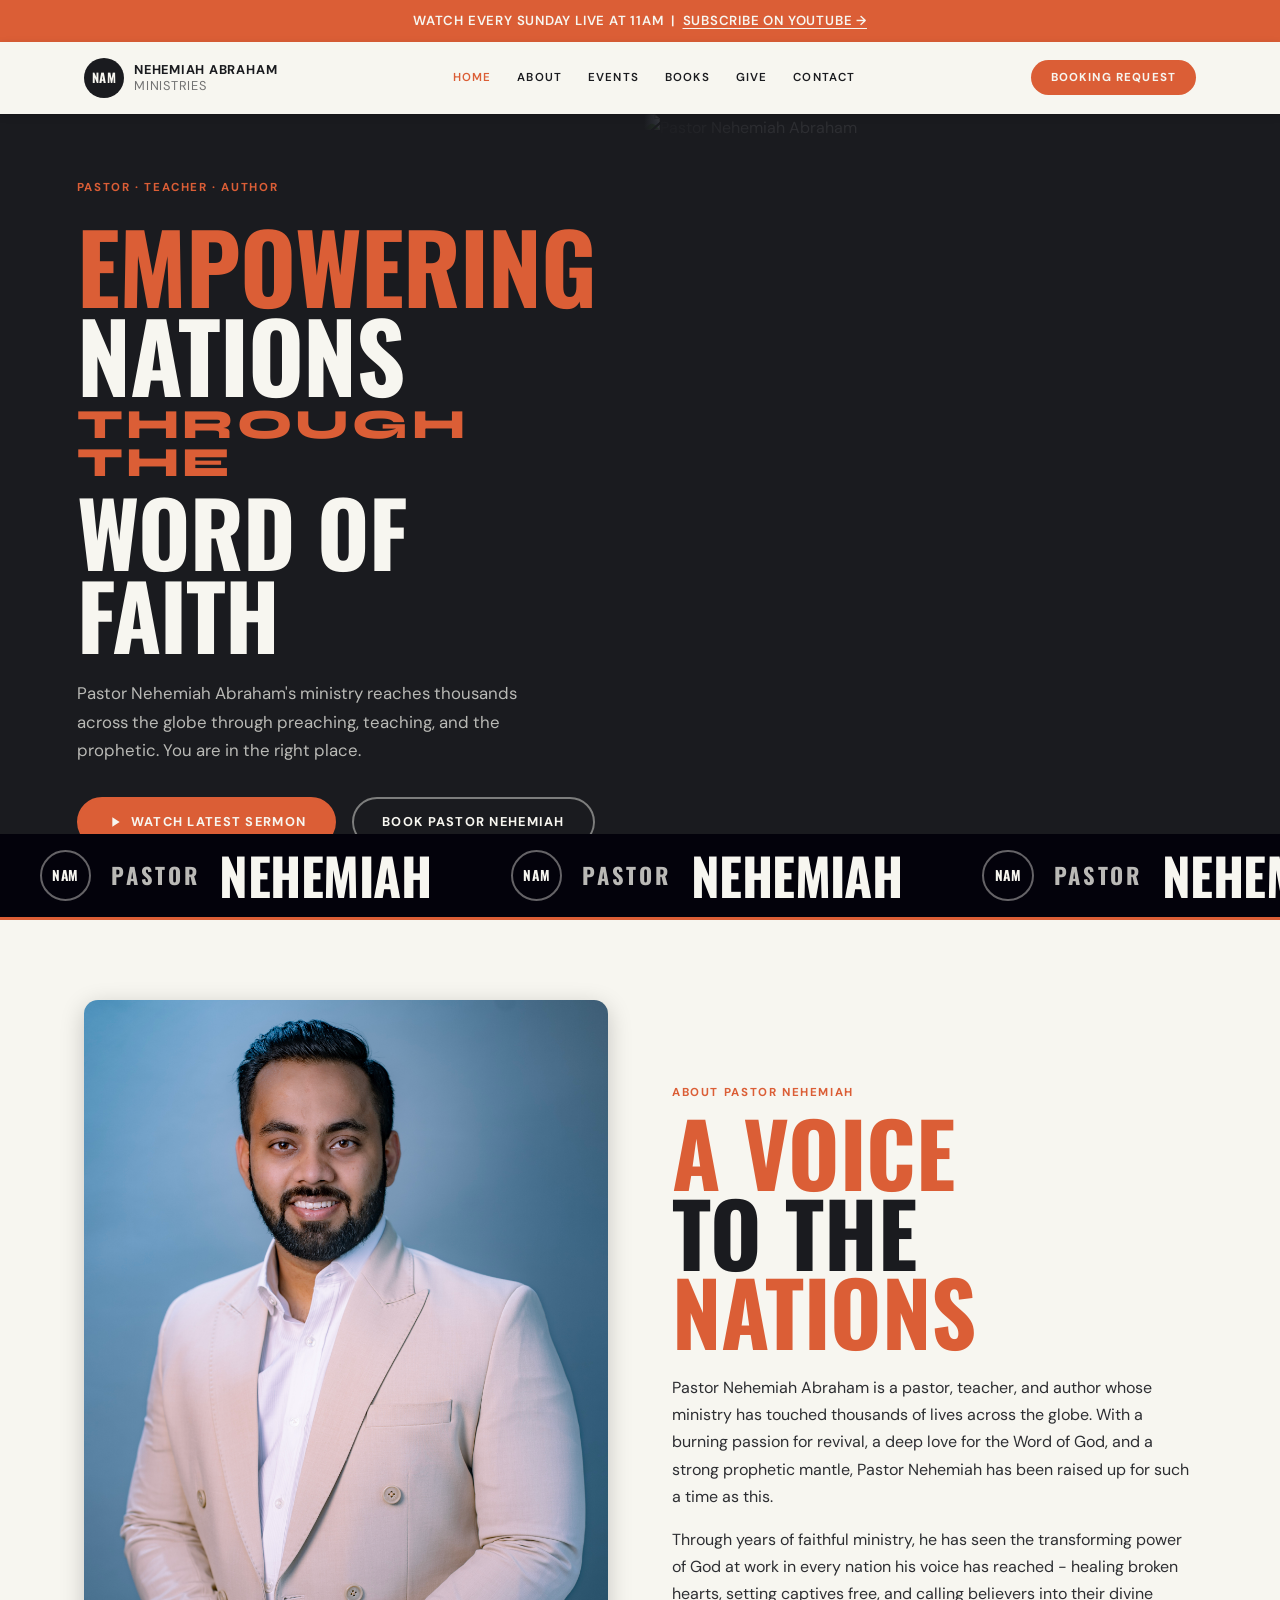
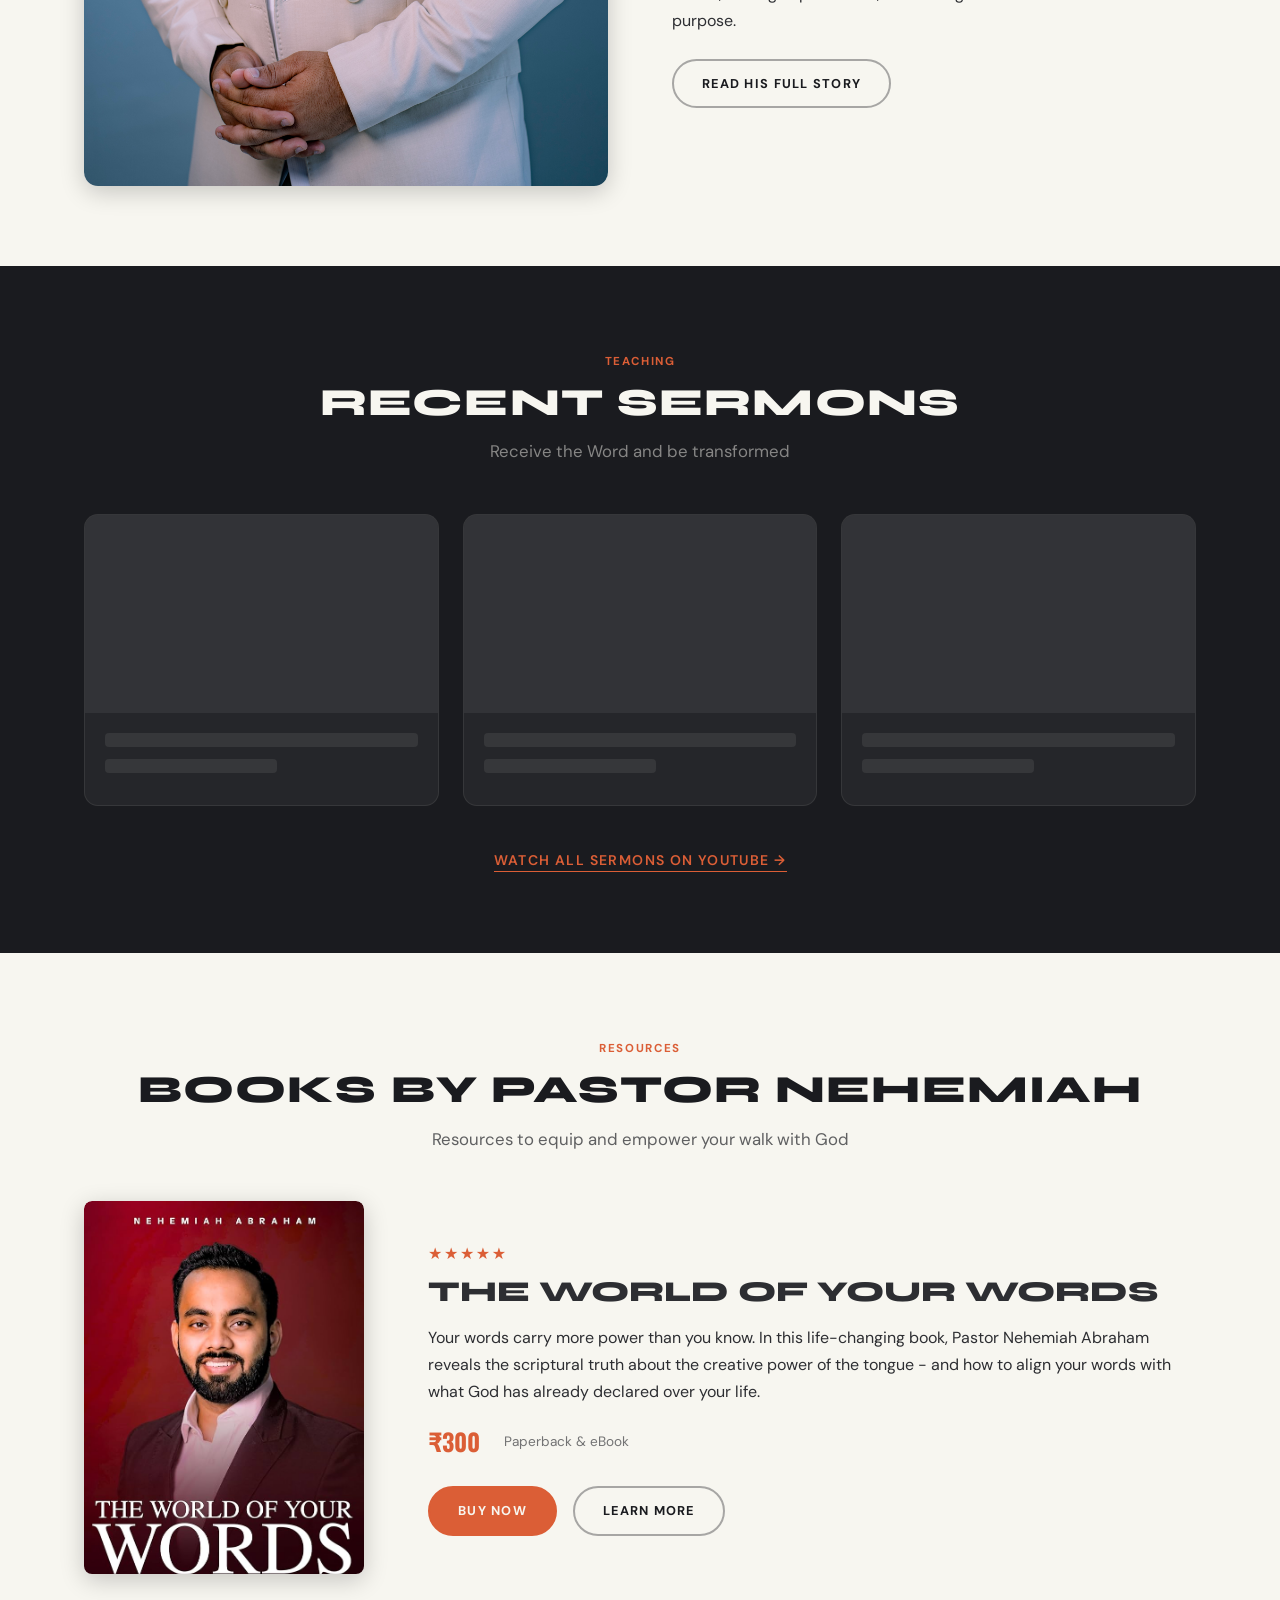
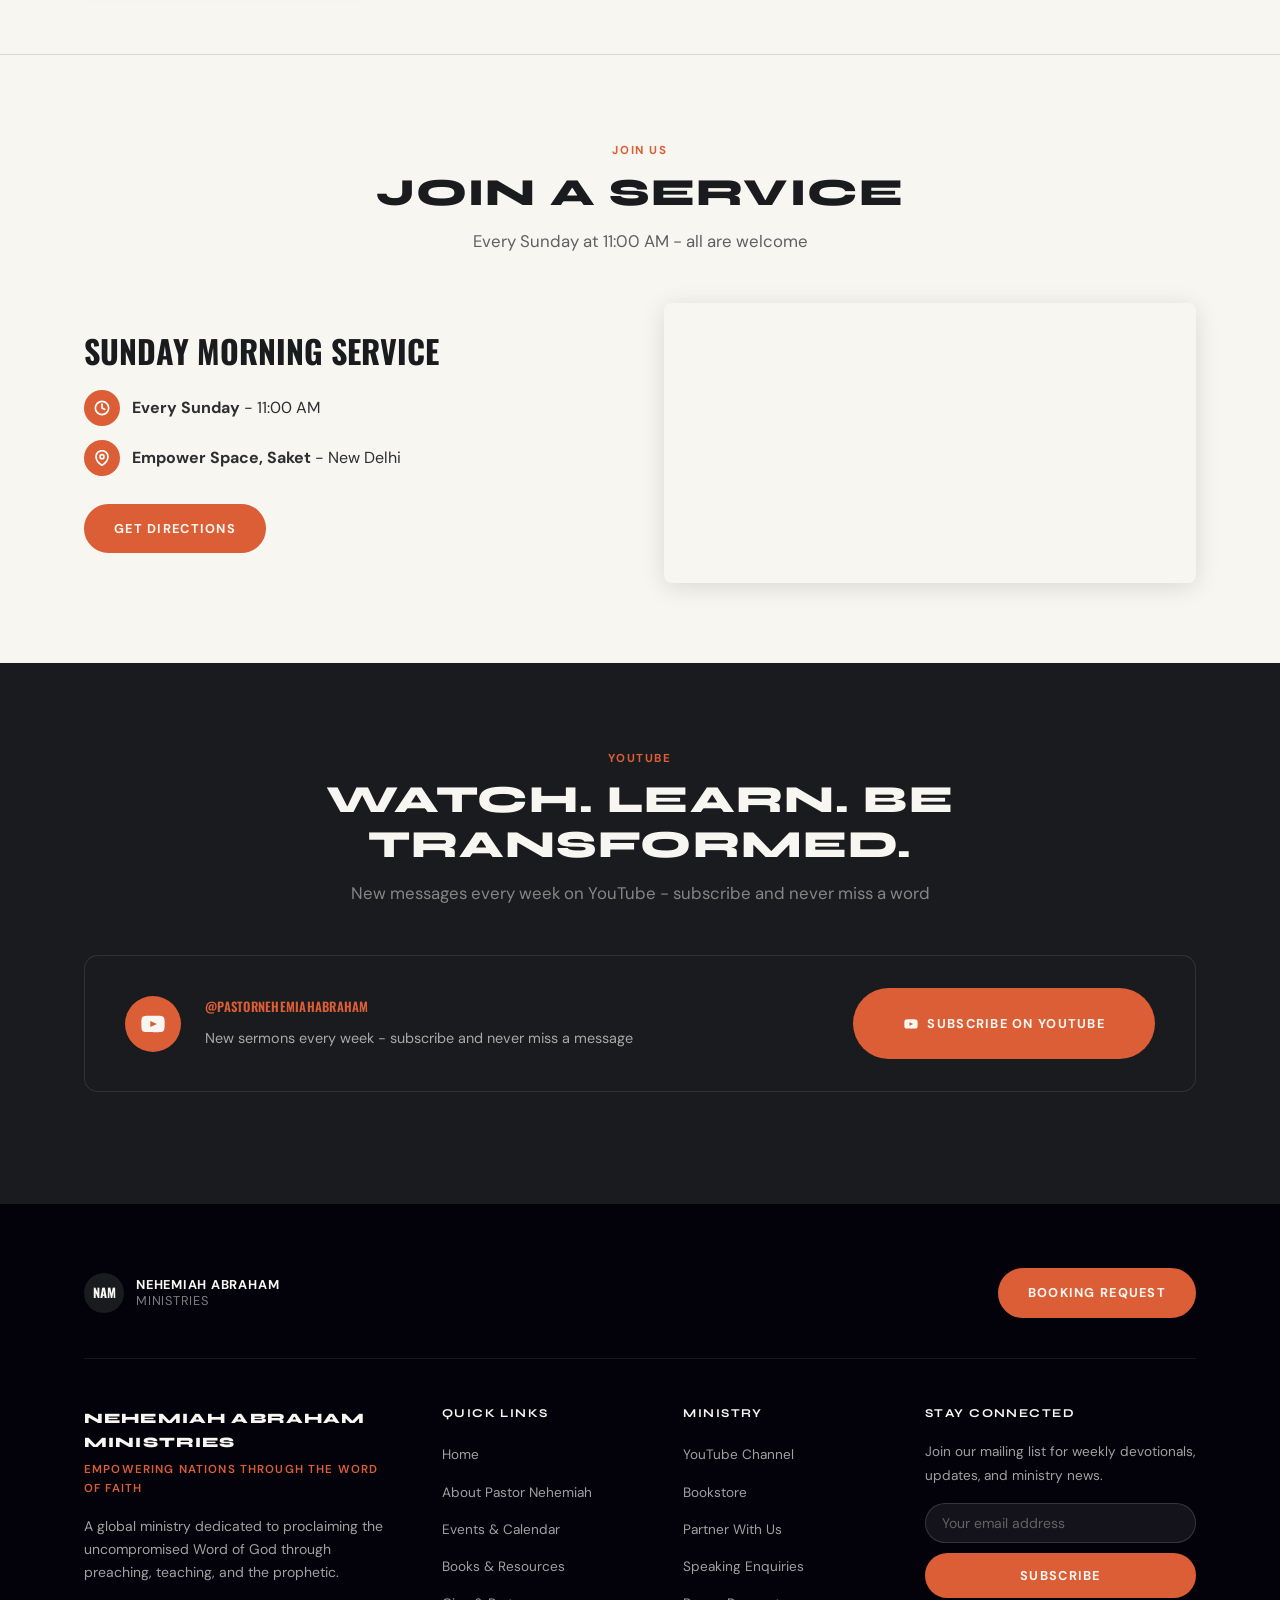
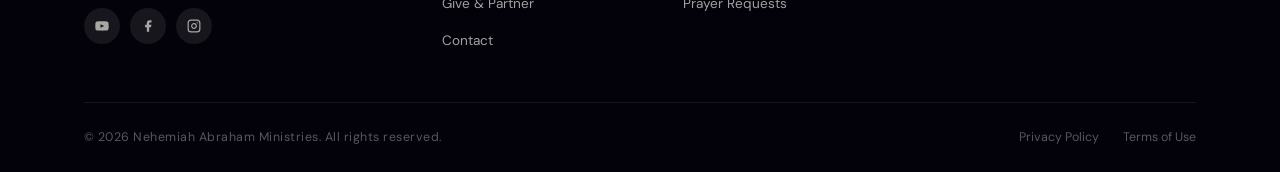
==== commit cc613b7a: "Add divider between book and join us sections on homepage Co-Authored-By: Claude Sonnet 4.6 <noreply" ====
--- a/index.html
+++ b/index.html
@@ -16,8 +16,7 @@
 
   <!-- ===== NOTICE BANNER ===== -->
   <div class="notice-banner">
-    Watch every Sunday LIVE at 11AM &nbsp;|&nbsp;
-    <a href="https://www.youtube.com/@PastorNehemiahAbraham" target="_blank" rel="noopener">Subscribe on YouTube &rarr;</a>
+    <span class="banner-desktop">Watch every Sunday LIVE at 11AM &nbsp;|&nbsp; <a href="https://www.youtube.com/@PastorNehemiahAbraham" target="_blank" rel="noopener">Subscribe on YouTube &rarr;</a></span><span class="banner-mobile"><a href="https://www.youtube.com/@PastorNehemiahAbraham" target="_blank" rel="noopener">Live Every Sunday at 11AM - Subscribe</a></span>
   </div>
 
   <!-- ===== NAVBAR ===== -->
@@ -232,7 +231,7 @@
     </section>
 
     <!-- ===== JOIN A SERVICE ===== -->
-    <section class="section section--cream">
+    <section class="section section--cream" style="border-top: 1px solid rgba(3,2,11,0.12);">
       <div class="container">
 
         <div class="section__header">
--- a/css/style.css
+++ b/css/style.css
@@ -204,6 +204,14 @@
   text-underline-offset: 3px;
 }
 .notice-banner a:hover { opacity: 0.8; }
+
+.banner-mobile { display: none; }
+.banner-desktop { display: inline; }
+
+@media (max-width: 600px) {
+  .banner-desktop { display: none; }
+  .banner-mobile  { display: inline; }
+}
 
 /* ============================================================
    7. NAVBAR
@@ -2520,8 +2528,13 @@
   .principles-grid    { grid-template-columns: 1fr; }
   .partner-grid       { grid-template-columns: 1fr; }
   .give-methods       { grid-template-columns: 1fr; }
-  .contact-grid       { grid-template-columns: 1fr; }
+  .contact-grid       { grid-template-columns: 1fr; gap: 1.5rem; }
   .speaking-block     { grid-template-columns: 1fr; }
   .speaking-block__image { display: none; }
   .podcast-layout     { grid-template-columns: 1fr; }
-}
+
+  .section            { padding-block: 3rem; }
+  .container          { padding-inline: 1rem; }
+  .contact-info-card  { padding: 1rem; }
+  .prayer-box         { padding: 1.5rem 1rem; }
+}
